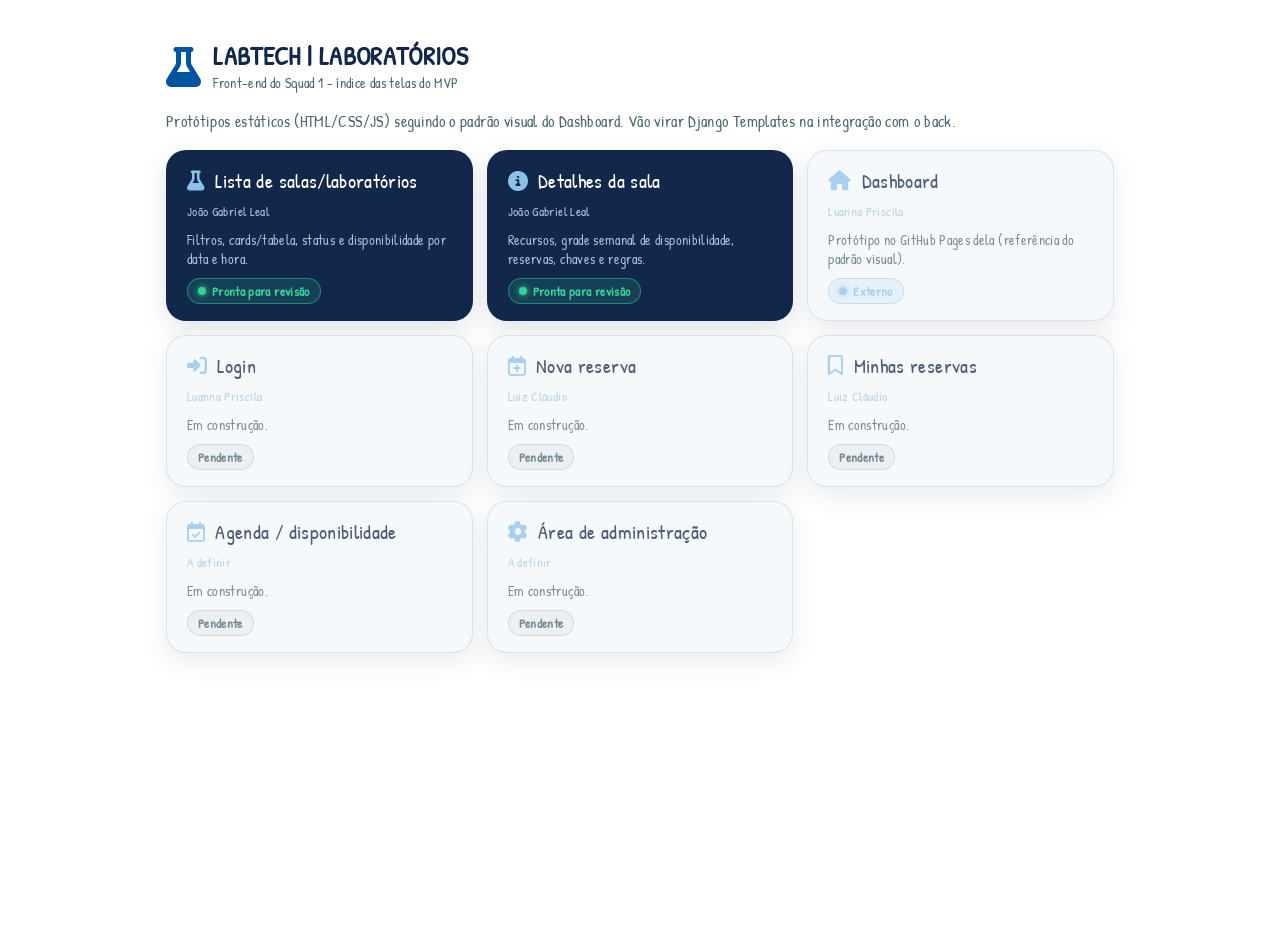
==== index.html @ cc25beb0 "Adiciona telas de lista de salas e detalhes da sala" ====
<!DOCTYPE html>
<html lang="pt-BR">
<head>
  <meta charset="UTF-8">
  <meta name="viewport" content="width=device-width, initial-scale=1.0">
  <title>LABTECH - Front-end Squad 1</title>
  <link rel="stylesheet" href="css/base.css">
  <link rel="stylesheet" href="https://cdnjs.cloudflare.com/ajax/libs/font-awesome/6.4.0/css/all.min.css">
  <link href="https://fonts.googleapis.com/css2?family=Patrick+Hand&family=Plus+Jakarta+Sans:wght@400;500;600;700&display=swap" rel="stylesheet">
  <style>
    .hub { max-width: 980px; margin: 40px auto; padding: 0 16px; }
    .hub-grid { display: grid; grid-template-columns: repeat(auto-fill, minmax(260px, 1fr)); gap: 14px; margin-top: 18px; }
    .hub .panel { display: flex; flex-direction: column; gap: 8px; text-decoration: none; }
    .hub .panel .who { font-size: 13px; color: var(--muted); }
    .hub .panel.light { opacity: .75; }
    .hub .panel .st { margin-top: auto; }
  </style>
</head>
<body>
  <div class="hub">
    <div class="brand">
      <div class="flask"><i class="fa-solid fa-flask"></i></div>
      <div><h1>LABTECH | LABORATÓRIOS</h1><p>Front-end do Squad 1 - índice das telas do MVP</p></div>
    </div>
    <p class="muted">Protótipos estáticos (HTML/CSS/JS) seguindo o padrão visual do Dashboard. Vão virar Django Templates na integração com o back.</p>
    <div class="hub-grid">
      <a class="panel" href="salas.html">
        <h3><span class="gold-icon"><i class="fa-solid fa-flask"></i></span> Lista de salas/laboratórios</h3>
        <span class="who">João Gabriel Leal</span>
        <p>Filtros, cards/tabela, status e disponibilidade por data e hora.</p>
        <span class="st"><span class="badge available">Pronta para revisão</span></span>
      </a>
      <a class="panel" href="sala-detalhes.html?id=1">
        <h3><span class="gold-icon"><i class="fa-solid fa-circle-info"></i></span> Detalhes da sala</h3>
        <span class="who">João Gabriel Leal</span>
        <p>Recursos, grade semanal de disponibilidade, reservas, chaves e regras.</p>
        <span class="st"><span class="badge available">Pronta para revisão</span></span>
      </a>
      <a class="panel light" href="https://luuapriiscila.github.io/labtech/" target="_blank" rel="noopener">
        <h3><span class="gold-icon"><i class="fa-solid fa-house"></i></span> Dashboard</h3>
        <span class="who">Luanna Priscila</span>
        <p>Protótipo no GitHub Pages dela (referência do padrão visual).</p>
        <span class="st"><span class="badge occupied">Externo</span></span>
      </a>
      <a class="panel light" href="#"><h3><span class="gold-icon"><i class="fa-solid fa-right-to-bracket"></i></span> Login</h3><span class="who">Luanna Priscila</span><p>Em construção.</p><span class="st"><span class="badge neutral">Pendente</span></span></a>
      <a class="panel light" href="#"><h3><span class="gold-icon"><i class="fa-regular fa-calendar-plus"></i></span> Nova reserva</h3><span class="who">Luiz Cláudio</span><p>Em construção.</p><span class="st"><span class="badge neutral">Pendente</span></span></a>
      <a class="panel light" href="#"><h3><span class="gold-icon"><i class="fa-regular fa-bookmark"></i></span> Minhas reservas</h3><span class="who">Luiz Cláudio</span><p>Em construção.</p><span class="st"><span class="badge neutral">Pendente</span></span></a>
      <a class="panel light" href="#"><h3><span class="gold-icon"><i class="fa-regular fa-calendar-check"></i></span> Agenda / disponibilidade</h3><span class="who">A definir</span><p>Em construção.</p><span class="st"><span class="badge neutral">Pendente</span></span></a>
      <a class="panel light" href="#"><h3><span class="gold-icon"><i class="fa-solid fa-gear"></i></span> Área de administração</h3><span class="who">A definir</span><p>Em construção.</p><span class="st"><span class="badge neutral">Pendente</span></span></a>
    </div>
  </div>
</body>
</html>
---- css/base.css ----
/* ============================================================
   LABTECH | LABORATÓRIOS - base compartilhada
   Tokens, shell (sidebar/topbar/footer) e componentes reutilizáveis.
   Extraído do padrão do Dashboard (Luanna) para manter todas as
   telas iguais. Específicos de cada página ficam em css/<pagina>.css
   ============================================================ */

:root {
  --primary-accent: #8cc1e9;   /* azul claro de destaque */
  --accent-light: #fff8e7;
  --cream: #ffffff;
  --line: rgba(140, 193, 233, 0.25);
  --panel-bg: #12284b;         /* azul-marinho dos cards */
  --panel-bg-deep: #0a172c;
  --muted: #a3c4dc;            /* texto secundário dentro dos cards */
  --ink: #12284b;              /* texto principal sobre fundo branco */
  --ink-soft: #4a6572;
  --udf-blue: #0055a0;
  --surface: #f4f8fb;
  --surface-2: #f0f5f9;
  --border: rgba(18, 40, 75, 0.15);

  --ok: #34d399;               /* livre */
  --busy: #8cc1e9;             /* ocupado */
  --warn: #f59e0b;             /* reservado / pendente */
  --danger: #ef4444;           /* manutenção */

  --radius-lg: 20px;
  --radius-md: 12px;
  --radius-sm: 8px;
  --shadow: 0 8px 24px rgba(18, 40, 75, 0.12);
  --font-hand: 'Patrick Hand', 'Plus Jakarta Sans', sans-serif;
  --font-sans: 'Plus Jakarta Sans', system-ui, sans-serif;
}

* { box-sizing: border-box; }

body {
  margin: 0;
  min-height: 100vh;
  color: var(--ink);
  background-color: #ffffff;
  font-family: var(--font-hand);
  letter-spacing: .35px;
  font-size: 16px;
  overflow-x: hidden;
}

button, input, select, textarea { font: inherit; letter-spacing: inherit; }
a { color: inherit; }
img { max-width: 100%; }

.app-shell { min-height: 100vh; display: flex; width: 100%; }

/* ---------- SIDEBAR ---------- */
.sidebar {
  width: 95px; flex: 0 0 95px; min-height: 100vh;
  padding: 18px 8px 22px;
  border-right: 1px solid rgba(18, 40, 75, 0.12);
  background: var(--surface);
  display: flex; align-items: center; flex-direction: column;
  position: sticky; top: 0; height: 100vh;
}
.brand-mark { color: var(--udf-blue); font-size: 30px; margin: 4px 0 20px; filter: drop-shadow(0 0 6px rgba(0, 85, 160, 0.3)); }
.sidebar nav { width: 100%; display: flex; flex-direction: column; gap: 14px; }
.nav-item { display: flex; flex-direction: column; align-items: center; gap: 3px; text-decoration: none; color: var(--ink); }
.nav-item span { font-size: 22px; color: var(--udf-blue); width: 52px; height: 44px; display: grid; place-items: center; transition: all .3s; border-radius: 16px; }
.nav-item:hover span { background: rgba(0, 85, 160, 0.08); }
.nav-item small { font-size: 13px; white-space: nowrap; text-align: center; line-height: 1.1; }
.nav-item.active span { background: rgba(0, 85, 160, 0.12); border: 1px solid rgba(0, 85, 160, 0.35); box-shadow: 0 0 10px rgba(0, 85, 160, 0.15); }
.sidebar-cat { width: 52px; height: 52px; object-fit: contain; margin-top: auto; }

/* ---------- MAIN / TOPBAR ---------- */
.main { min-width: 0; flex: 1; padding: 20px 24px 18px; width: 100%; }

.topbar { display: flex; align-items: center; justify-content: space-between; gap: 15px; margin-bottom: 20px; }
.brand { display: flex; align-items: center; gap: 12px; }
.flask { color: var(--udf-blue); font-size: 40px; }
.brand h1 { font-size: 26px; font-weight: 600; margin: 0; line-height: 1.1; color: var(--ink); }
.brand p { margin: 2px 0 0; font-size: 14px; color: var(--ink-soft); }
.welcome { border-left: 1px solid rgba(18, 40, 75, 0.2); padding-left: 18px; display: flex; flex-direction: column; }
.welcome strong { font-size: 18px; font-weight: 500; }
.welcome span { font-size: 14px; color: var(--ink-soft); }

.search { height: 42px; width: 220px; display: flex; align-items: center; gap: 10px; padding: 0 14px; border: 1px solid rgba(18, 40, 75, 0.18); border-radius: 25px; background: var(--surface-2); }
.search-icon { color: var(--udf-blue); font-size: 15px; }
.search input { width: 100%; color: var(--ink); background: transparent; border: 0; outline: 0; font-size: 15px; }
.search input::placeholder { color: #889ba7; }

.bell { border: 1px solid rgba(0, 85, 160, 0.3); border-radius: 50%; width: 42px; height: 42px; background: var(--surface-2); color: var(--udf-blue); font-size: 19px; position: relative; cursor: pointer; }
.bell-dot { position: absolute; top: 8px; right: 8px; width: 7px; height: 7px; background: var(--udf-blue); border-radius: 50%; }
.avatar { width: 44px; height: 44px; border: 1.5px solid var(--udf-blue); border-radius: 50%; overflow: hidden; background: var(--surface-2); flex-shrink: 0; }
.avatar img { width: 100%; height: 100%; object-fit: cover; }

/* ---------- CABEÇALHO DE PÁGINA ---------- */
.page-head { display: flex; align-items: flex-end; justify-content: space-between; gap: 16px; flex-wrap: wrap; margin-bottom: 16px; }
.page-head h2 { margin: 0; font-size: 28px; font-weight: 600; display: flex; align-items: center; gap: 10px; }
.page-head h2 i { color: var(--udf-blue); }
.page-head .subtitle { margin: 4px 0 0; color: var(--ink-soft); font-size: 15px; }
.page-actions { display: flex; gap: 10px; flex-wrap: wrap; }

.breadcrumb { display: flex; align-items: center; gap: 8px; font-size: 14px; color: var(--ink-soft); margin-bottom: 12px; flex-wrap: wrap; }
.breadcrumb a { color: var(--udf-blue); text-decoration: none; }
.breadcrumb a:hover { text-decoration: underline; }
.breadcrumb i { font-size: 11px; }

/* ---------- PANEL (card azul) ---------- */
.panel {
  position: relative; overflow: hidden;
  border: 1px solid var(--border); border-radius: var(--radius-lg);
  padding: 16px 20px; background: var(--panel-bg); color: #ffffff;
  box-shadow: var(--shadow);
}
.panel h2, .panel h3 { display: flex; align-items: center; gap: 10px; margin: 0; font-size: 20px; font-weight: 500; color: #fff; }
.panel p { font-size: 14px; margin: 2px 0; color: var(--muted); }
.gold-icon { color: var(--primary-accent); font-size: 20px; }
.chevron { margin-left: auto; font-size: 15px; color: var(--primary-accent); cursor: pointer; }
.panel-head { display: flex; align-items: center; justify-content: space-between; gap: 10px; border-bottom: 1px solid rgba(140, 193, 233, 0.2); padding-bottom: 8px; margin-bottom: 10px; flex-wrap: wrap; }

/* Card claro (sobre fundo branco) */
.panel.light { background: var(--surface); color: var(--ink); }
.panel.light h2, .panel.light h3 { color: var(--ink); }
.panel.light p { color: var(--ink-soft); }

/* ---------- BOTÕES ---------- */
.btn {
  display: inline-flex; align-items: center; justify-content: center; gap: 8px;
  padding: 9px 16px; border-radius: var(--radius-md); border: 1.5px solid transparent;
  font-size: 15px; font-weight: 600; cursor: pointer; text-decoration: none;
  transition: transform .15s, box-shadow .15s, background .2s; line-height: 1.2; white-space: nowrap;
}
.btn:hover { transform: translateY(-1px); }
.btn:active { transform: translateY(0); }
.btn:focus-visible { outline: 3px solid rgba(0, 85, 160, 0.35); outline-offset: 2px; }
.btn-primary { background: var(--udf-blue); color: #fff; box-shadow: 0 6px 16px rgba(0, 85, 160, 0.25); }
.btn-primary:hover { background: #00478a; }
.btn-outline { background: transparent; color: var(--udf-blue); border-color: rgba(0, 85, 160, 0.45); }
.btn-outline:hover { background: rgba(0, 85, 160, 0.08); }
.btn-ghost { background: transparent; color: var(--ink-soft); }
.btn-ghost:hover { background: rgba(18, 40, 75, 0.06); }
.btn-sm { padding: 6px 12px; font-size: 14px; border-radius: 10px; }
.btn-danger { background: rgba(239, 68, 68, 0.1); color: #b91c1c; border-color: rgba(239, 68, 68, 0.35); }
/* versões para uso dentro de .panel (fundo escuro) */
.panel .btn-primary { background: var(--primary-accent); color: var(--ink); box-shadow: none; }
.panel .btn-primary:hover { background: #a7d2f1; }
.panel .btn-outline { color: var(--primary-accent); border-color: rgba(140, 193, 233, 0.45); }
.panel .btn-outline:hover { background: rgba(140, 193, 233, 0.12); }
.btn[disabled], .btn.is-disabled { opacity: .5; pointer-events: none; }

.icon-btn { width: 38px; height: 38px; border-radius: 10px; border: 1px solid var(--border); background: var(--surface-2); color: var(--udf-blue); display: grid; place-items: center; cursor: pointer; }
.icon-btn.active { background: var(--udf-blue); color: #fff; border-color: var(--udf-blue); }

/* ---------- CAMPOS ---------- */
.field { display: flex; flex-direction: column; gap: 4px; min-width: 0; }
.field label { font-size: 13px; color: var(--ink-soft); }
.field .control { display: flex; align-items: center; gap: 8px; height: 40px; padding: 0 12px; border: 1px solid rgba(18, 40, 75, 0.18); border-radius: 12px; background: #fff; }
.field .control i { color: var(--udf-blue); font-size: 14px; }
.field input, .field select { border: 0; outline: 0; background: transparent; width: 100%; color: var(--ink); font-size: 15px; }
.field .control:focus-within { border-color: var(--udf-blue); box-shadow: 0 0 0 3px rgba(0, 85, 160, 0.12); }

/* ---------- BADGES DE STATUS ---------- */
.badge { display: inline-flex; align-items: center; gap: 6px; padding: 3px 10px; border-radius: 999px; font-size: 13px; font-weight: 600; border: 1px solid transparent; white-space: nowrap; }
.badge::before { content: ""; width: 8px; height: 8px; border-radius: 50%; background: currentColor; box-shadow: 0 0 6px currentColor; }
.badge.available   { color: #0f9d6e; background: rgba(52, 211, 153, 0.14); border-color: rgba(52, 211, 153, 0.5); }
.badge.occupied    { color: #1e6fb0; background: rgba(140, 193, 233, 0.2); border-color: rgba(140, 193, 233, 0.6); }
.badge.maintenance { color: #c62828; background: rgba(239, 68, 68, 0.12); border-color: rgba(239, 68, 68, 0.5); }
.badge.reserved    { color: #b45309; background: rgba(245, 158, 11, 0.14); border-color: rgba(245, 158, 11, 0.5); }
.badge.neutral     { color: var(--ink-soft); background: rgba(18, 40, 75, 0.06); border-color: var(--border); }
.badge.neutral::before { display: none; }
/* dentro de card escuro */
.panel .badge.available   { color: var(--ok); }
.panel .badge.occupied    { color: var(--primary-accent); }
.panel .badge.maintenance { color: #f87171; }
.panel .badge.reserved    { color: #fbbf24; }

/* legenda (igual à do dashboard) */
.legend { display: flex; gap: 14px; flex-wrap: wrap; align-items: center; font-size: 13px; color: var(--ink-soft); }
.panel .legend { color: var(--muted); }
.legend-item { display: flex; align-items: center; gap: 6px; }
.dot { display: inline-block; width: 9px; height: 9px; border-radius: 50%; }
.dot.available   { background: var(--ok);      box-shadow: 0 0 6px rgba(52, 211, 153, 0.6); }
.dot.occupied    { background: var(--busy);    box-shadow: 0 0 6px rgba(140, 193, 233, 0.6); }
.dot.maintenance { background: var(--danger);  box-shadow: 0 0 6px rgba(239, 68, 68, 0.6); }
.dot.reserved    { background: var(--warn);    box-shadow: 0 0 6px rgba(245, 158, 11, 0.6); }

/* chips de recursos */
.chips { display: flex; flex-wrap: wrap; gap: 6px; }
.chip { display: inline-flex; align-items: center; gap: 6px; padding: 3px 9px; border-radius: 8px; font-size: 13px; background: rgba(0, 85, 160, 0.08); color: var(--udf-blue); border: 1px solid rgba(0, 85, 160, 0.18); }
.panel .chip { background: rgba(140, 193, 233, 0.15); color: var(--primary-accent); border-color: rgba(140, 193, 233, 0.3); }

/* ---------- TABELA ---------- */
.table-wrap { overflow-x: auto; border: 1px solid var(--border); border-radius: var(--radius-md); background: #fff; }
table.table { width: 100%; border-collapse: collapse; font-size: 14.5px; }
.table th, .table td { padding: 10px 12px; text-align: left; border-bottom: 1px solid rgba(18, 40, 75, 0.08); vertical-align: middle; }
.table th { background: var(--surface); color: var(--ink-soft); font-weight: 600; font-size: 13px; text-transform: uppercase; letter-spacing: .5px; white-space: nowrap; }
.table tbody tr:hover { background: rgba(0, 85, 160, 0.04); }
.table tbody tr:last-child td { border-bottom: 0; }
.panel .table-wrap { border-color: rgba(255, 255, 255, 0.08); background: rgba(0, 0, 0, 0.2); }
.panel .table th { background: rgba(0, 0, 0, 0.25); color: var(--muted); }
.panel .table td { border-color: rgba(255, 255, 255, 0.06); color: #fff; }
.panel .table tbody tr:hover { background: rgba(140, 193, 233, 0.08); }

/* ---------- UTILITÁRIOS ---------- */
.muted { color: var(--ink-soft); }
.panel .muted { color: var(--muted); }
.row { display: flex; align-items: center; gap: 10px; flex-wrap: wrap; }
.spacer { flex: 1; }
.empty-state { text-align: center; padding: 40px 20px; color: var(--ink-soft); border: 1px dashed var(--border); border-radius: var(--radius-lg); background: var(--surface); }
.empty-state i { font-size: 36px; color: var(--udf-blue); margin-bottom: 10px; display: block; }
.empty-state img { height: 90px; object-fit: contain; display: block; margin: 0 auto 8px; }
.sr-only { position: absolute; width: 1px; height: 1px; overflow: hidden; clip: rect(0 0 0 0); white-space: nowrap; }

/* toast simples para feedback de ações ainda sem back-end */
.toast { position: fixed; left: 50%; bottom: 24px; transform: translateX(-50%) translateY(20px); background: var(--panel-bg); color: #fff; padding: 10px 16px; border-radius: 12px; box-shadow: var(--shadow); opacity: 0; pointer-events: none; transition: all .25s; z-index: 50; font-size: 15px; display: flex; align-items: center; gap: 8px; }
.toast.show { opacity: 1; transform: translateX(-50%) translateY(0); }
.toast i { color: var(--primary-accent); }

/* ---------- RODAPÉ ---------- */
footer { display: flex; align-items: center; justify-content: space-between; margin-top: 18px; font-size: 14px; color: var(--ink-soft); }

/* ---------- RESPONSIVO (mesmo breakpoint do dashboard) ---------- */
@media (max-width: 900px) {
  .app-shell { flex-direction: column; }
  .sidebar { width: 100%; flex: 0 0 auto; min-height: auto; height: 60px; flex-direction: row; justify-content: space-between; padding: 0 15px; border-right: none; border-bottom: 1px solid rgba(18, 40, 75, 0.12); position: sticky; top: 0; z-index: 20; }
  .brand-mark { margin: 0; }
  .sidebar nav { flex-direction: row; gap: 6px; width: auto; overflow-x: auto; }
  .nav-item small, .sidebar-cat { display: none; }
  .nav-item span { width: 38px; height: 38px; font-size: 18px; }
  .main { padding: 15px 12px; }
  .topbar { flex-wrap: wrap; gap: 10px; margin-bottom: 15px; }
  .brand { width: 100%; }
  .welcome { display: none; }
  .search { flex: 1; min-width: 160px; height: 40px; }
  .bell, .avatar { flex-shrink: 0; }
  .bell { width: 40px; height: 40px; font-size: 17px; }
  .avatar { width: 40px; height: 40px; }
  .page-head h2 { font-size: 24px; }
  footer { flex-direction: column; gap: 6px; text-align: center; }
}
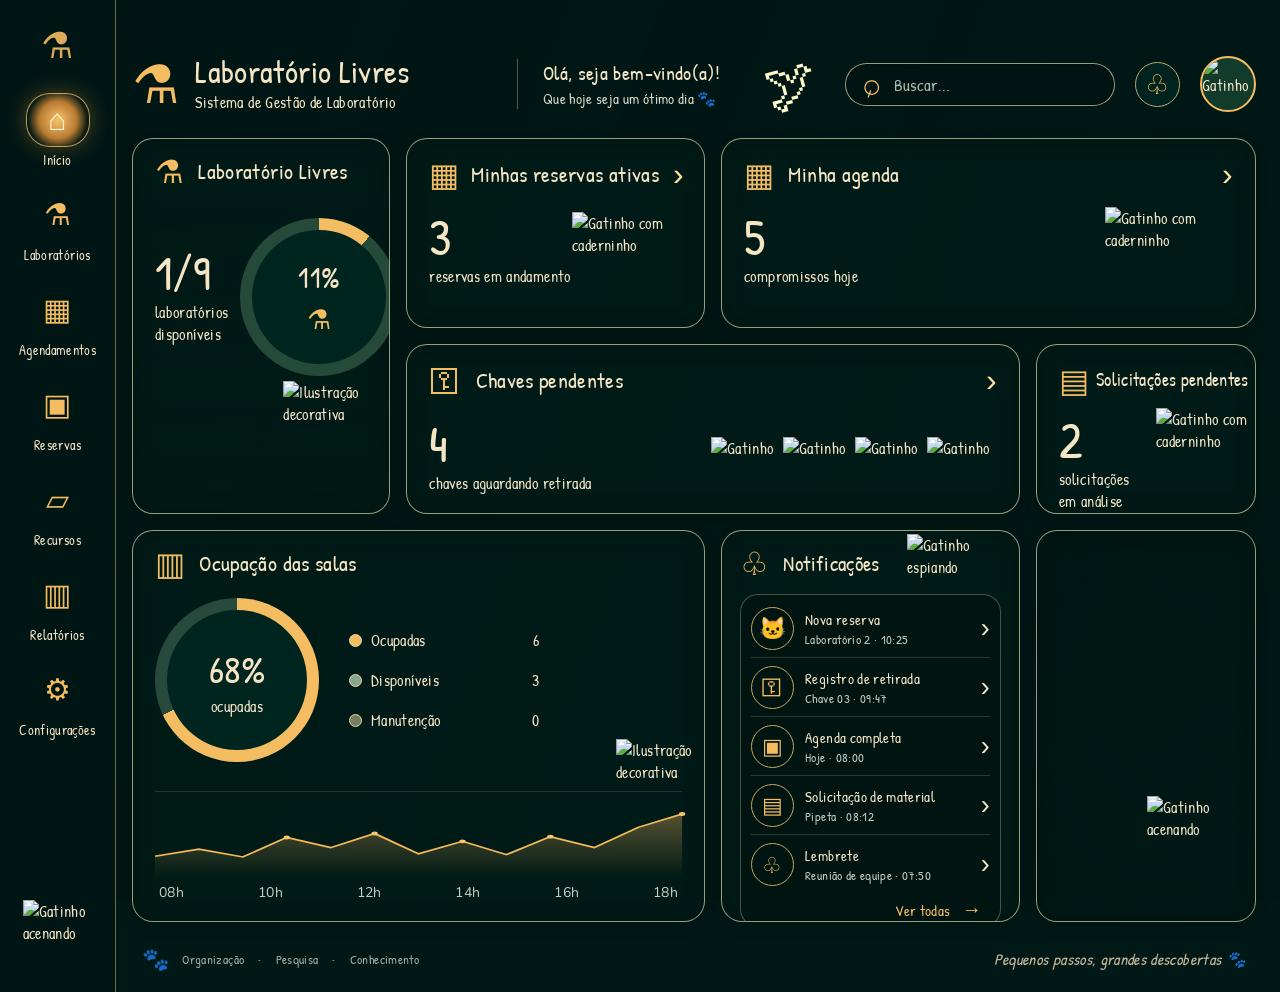
==== commit f66cdea5: "Add files via upload" ====
--- a/index.html
+++ b/index.html
@@ -3,51 +3,104 @@
 <head>
   <meta charset="UTF-8">
   <meta name="viewport" content="width=device-width, initial-scale=1.0">
-  <title>LABTECH - Front-end Squad 1</title>
-  <link rel="stylesheet" href="css/base.css">
-  <link rel="stylesheet" href="https://cdnjs.cloudflare.com/ajax/libs/font-awesome/6.4.0/css/all.min.css">
-  <link href="https://fonts.googleapis.com/css2?family=Patrick+Hand&family=Plus+Jakarta+Sans:wght@400;500;600;700&display=swap" rel="stylesheet">
-  <style>
-    .hub { max-width: 980px; margin: 40px auto; padding: 0 16px; }
-    .hub-grid { display: grid; grid-template-columns: repeat(auto-fill, minmax(260px, 1fr)); gap: 14px; margin-top: 18px; }
-    .hub .panel { display: flex; flex-direction: column; gap: 8px; text-decoration: none; }
-    .hub .panel .who { font-size: 13px; color: var(--muted); }
-    .hub .panel.light { opacity: .75; }
-    .hub .panel .st { margin-top: auto; }
-  </style>
+  <title>Laboratório Livres — Painel</title>
+  <link rel="stylesheet" href="style.css">
 </head>
 <body>
-  <div class="hub">
-    <div class="brand">
-      <div class="flask"><i class="fa-solid fa-flask"></i></div>
-      <div><h1>LABTECH | LABORATÓRIOS</h1><p>Front-end do Squad 1 - índice das telas do MVP</p></div>
-    </div>
-    <p class="muted">Protótipos estáticos (HTML/CSS/JS) seguindo o padrão visual do Dashboard. Vão virar Django Templates na integração com o back.</p>
-    <div class="hub-grid">
-      <a class="panel" href="salas.html">
-        <h3><span class="gold-icon"><i class="fa-solid fa-flask"></i></span> Lista de salas/laboratórios</h3>
-        <span class="who">João Gabriel Leal</span>
-        <p>Filtros, cards/tabela, status e disponibilidade por data e hora.</p>
-        <span class="st"><span class="badge available">Pronta para revisão</span></span>
-      </a>
-      <a class="panel" href="sala-detalhes.html?id=1">
-        <h3><span class="gold-icon"><i class="fa-solid fa-circle-info"></i></span> Detalhes da sala</h3>
-        <span class="who">João Gabriel Leal</span>
-        <p>Recursos, grade semanal de disponibilidade, reservas, chaves e regras.</p>
-        <span class="st"><span class="badge available">Pronta para revisão</span></span>
-      </a>
-      <a class="panel light" href="https://luuapriiscila.github.io/labtech/" target="_blank" rel="noopener">
-        <h3><span class="gold-icon"><i class="fa-solid fa-house"></i></span> Dashboard</h3>
-        <span class="who">Luanna Priscila</span>
-        <p>Protótipo no GitHub Pages dela (referência do padrão visual).</p>
-        <span class="st"><span class="badge occupied">Externo</span></span>
-      </a>
-      <a class="panel light" href="#"><h3><span class="gold-icon"><i class="fa-solid fa-right-to-bracket"></i></span> Login</h3><span class="who">Luanna Priscila</span><p>Em construção.</p><span class="st"><span class="badge neutral">Pendente</span></span></a>
-      <a class="panel light" href="#"><h3><span class="gold-icon"><i class="fa-regular fa-calendar-plus"></i></span> Nova reserva</h3><span class="who">Luiz Cláudio</span><p>Em construção.</p><span class="st"><span class="badge neutral">Pendente</span></span></a>
-      <a class="panel light" href="#"><h3><span class="gold-icon"><i class="fa-regular fa-bookmark"></i></span> Minhas reservas</h3><span class="who">Luiz Cláudio</span><p>Em construção.</p><span class="st"><span class="badge neutral">Pendente</span></span></a>
-      <a class="panel light" href="#"><h3><span class="gold-icon"><i class="fa-regular fa-calendar-check"></i></span> Agenda / disponibilidade</h3><span class="who">A definir</span><p>Em construção.</p><span class="st"><span class="badge neutral">Pendente</span></span></a>
-      <a class="panel light" href="#"><h3><span class="gold-icon"><i class="fa-solid fa-gear"></i></span> Área de administração</h3><span class="who">A definir</span><p>Em construção.</p><span class="st"><span class="badge neutral">Pendente</span></span></a>
-    </div>
+  <div class="app-shell">
+    <aside class="sidebar">
+      <div class="brand-mark">⚗</div>
+      <nav>
+        <a class="nav-item active" href="#"><span>⌂</span><small>Início</small></a>
+        <a class="nav-item" href="#"><span>⚗</span><small>Laboratórios</small></a>
+        <a class="nav-item" href="#"><span>▦</span><small>Agendamentos</small></a>
+        <a class="nav-item" href="#"><span>▣</span><small>Reservas</small></a>
+        <a class="nav-item" href="#"><span>▱</span><small>Recursos</small></a>
+        <a class="nav-item" href="#"><span>▥</span><small>Relatórios</small></a>
+        <a class="nav-item" href="#"><span>⚙</span><small>Configurações</small></a>
+      </nav>
+      <img class="sidebar-cat" src="gato2.png" alt="Gatinho acenando">
+    </aside>
+
+    <main class="main">
+      <header class="topbar">
+        <div class="brand">
+          <div class="flask">⚗</div>
+          <div><h1>Laboratório Livres</h1><p>Sistema de Gestão de Laboratório</p></div>
+        </div>
+        <div class="welcome"><strong>Olá, seja bem-vindo(a)!</strong><span>Que hoje seja um ótimo dia 🐾</span></div>
+        <div class="bird" aria-hidden="true">🕊</div>
+        <label class="search"><span>⌕</span><input placeholder="Buscar..."></label>
+        <button class="bell" aria-label="Notificações">♧</button>
+        <div class="avatar"><img src="gato3.png" alt="Gatinho"></div>
+      </header>
+
+      <section class="dashboard">
+        <article class="panel lab-panel">
+          <h2><span class="gold-icon">⚗</span> Laboratório Livres</h2>
+          <div class="lab-stats"><div><strong>1/9</strong><span>laboratórios<br>disponíveis</span></div>
+            <div class="ring small-ring"><b>11%</b><span>⚗</span></div></div>
+          <img class="heron" src="gato4.png" alt="Ilustração decorativa">
+        </article>
+
+        <article class="panel reservation-panel">
+          <h2><span class="gold-icon">▦</span> Minhas reservas ativas <span class="chevron">›</span></h2>
+          <strong class="metric">3</strong><p>reservas em andamento</p>
+          <img class="cat-reserve" src="gato1.png" alt="Gatinho com caderninho">
+        </article>
+
+        <article class="panel agenda-panel">
+          <h2><span class="gold-icon">▦</span> Minha agenda <span class="chevron">›</span></h2>
+          <strong class="metric">5</strong><p>compromissos hoje</p>
+          <img class="cat-agenda" src="gato1.png" alt="Gatinho com caderninho">
+        </article>
+
+        <article class="panel keys-panel">
+          <h2><span class="gold-icon">⚿</span> Chaves pendentes <span class="chevron">›</span></h2>
+          <strong class="metric">4</strong><p>chaves aguardando retirada</p>
+          <div class="cat-row">
+            <img src="gato3.png" alt="Gatinho"><img src="gato3.png" alt="Gatinho">
+            <img src="gato3.png" alt="Gatinho"><img src="gato3.png" alt="Gatinho">
+          </div>
+        </article>
+
+        <article class="panel requests-panel">
+          <h2><span class="gold-icon">▤</span> Solicitações pendentes <span class="chevron">›</span></h2>
+          <strong class="metric">2</strong><p>solicitações<br>em análise</p>
+          <img src="gato1.png" alt="Gatinho com caderninho">
+        </article>
+
+        <article class="panel occupancy-panel">
+          <h2><span class="gold-icon">▥</span> Ocupação das salas</h2>
+          <div class="occupancy-content">
+            <div class="ring occupancy-ring"><b>68%</b><span>ocupadas</span></div>
+            <div class="legend"><p><i class="dot occupied"></i>Ocupadas <b>6</b></p><p><i class="dot available"></i>Disponíveis <b>3</b></p><p><i class="dot maintenance"></i>Manutenção <b>0</b></p></div>
+          </div>
+          <div class="chart"><svg viewBox="0 0 420 100" preserveAspectRatio="none" aria-label="Gráfico de ocupação"><defs><linearGradient id="area" x1="0" y1="0" x2="0" y2="1"><stop offset="0" stop-color="#f5b95c" stop-opacity=".35"/><stop offset="1" stop-color="#f5b95c" stop-opacity="0"/></linearGradient></defs><path d="M0 72 L35 63 L70 73 L105 48 L140 61 L175 43 L210 69 L245 53 L280 70 L315 47 L350 61 L385 35 L420 18 L420 100 L0 100 Z" fill="url(#area)"/><polyline points="0,72 35,63 70,73 105,48 140,61 175,43 210,69 245,53 280,70 315,47 350,61 385,35 420,18" fill="none" stroke="#f4b958" stroke-width="2"/><g fill="#f8c66f"><circle cx="105" cy="48" r="2.5"/><circle cx="175" cy="43" r="2.5"/><circle cx="245" cy="53" r="2.5"/><circle cx="315" cy="47" r="2.5"/><circle cx="420" cy="18" r="2.5"/></g></svg><div class="hours"><span>08h</span><span>10h</span><span>12h</span><span>14h</span><span>16h</span><span>18h</span></div></div>
+          <img class="occupancy-cat" src="gato4.png" alt="Ilustração decorativa">
+        </article>
+
+        <article class="panel notifications-panel">
+          <h2><span class="gold-icon">♧</span> Notificações</h2>
+          <img class="peek-cat" src="gato3.png" alt="Gatinho espiando">
+          <div class="notice-list">
+            <div class="notice"><span class="notice-icon">🐱</span><div><b>Nova reserva</b><small>Laboratório 2 · 10:25</small></div><span class="arrow">›</span></div>
+            <div class="notice"><span class="notice-icon">⚿</span><div><b>Registro de retirada</b><small>Chave 03 · 09:47</small></div><span class="arrow">›</span></div>
+            <div class="notice"><span class="notice-icon">▣</span><div><b>Agenda completa</b><small>Hoje · 08:00</small></div><span class="arrow">›</span></div>
+            <div class="notice"><span class="notice-icon">▤</span><div><b>Solicitação de material</b><small>Pipeta · 08:12</small></div><span class="arrow">›</span></div>
+            <div class="notice"><span class="notice-icon">♧</span><div><b>Lembrete</b><small>Reunião de equipe · 07:50</small></div><span class="arrow">›</span></div>
+            <a class="see-all" href="#">Ver todas <span>→</span></a>
+          </div>
+        </article>
+
+        <article class="panel forest-panel" aria-label="Ilustração da floresta">
+          <div class="forest-glow"></div>
+          <img src="gato2.png" alt="Gatinho acenando">
+        </article>
+      </section>
+
+      <footer><span>🐾</span> Organização <i>•</i> Pesquisa <i>•</i> Conhecimento <em>Pequenos passos, grandes descobertas 🐾</em></footer>
+    </main>
   </div>
 </body>
 </html>
--- a/style.css
+++ b/style.css
@@ -0,0 +1,169 @@
+@import url('https://fonts.googleapis.com/css2?family=Patrick+Hand&family=Nunito:wght@400;500;600;700;800&display=swap');
+
+:root {
+  --gold: #f5bd62;
+  --gold-light: #ffe0a0;
+  --cream: #f4e5c5;
+  --line: rgba(207, 213, 171, .72);
+  --panel: rgba(0, 28, 25, .83);
+  --muted: #c9d1c4;
+}
+* { box-sizing: border-box; }
+body {
+  margin: 0; min-height: 100vh; color: var(--cream);
+  background: #001b18 url("Moldura Encantada da Floresta Esmeralda.png") center center / cover fixed no-repeat;
+  font-family: 'Patrick Hand', 'Nunito', sans-serif;
+  letter-spacing: .35px;
+}
+body::before {
+  content: ""; position: fixed; inset: 0; z-index: -1;
+  background: linear-gradient(110deg, rgba(0,17,15,.28), rgba(0,25,22,.50));
+}
+button, input { font: inherit; }
+.app-shell { min-height: 100vh; display: flex; background: rgba(0, 20, 18, .22); }
+.sidebar {
+  width: 116px; flex: 0 0 116px; min-height: 100vh; padding: 18px 10px 22px;
+  border-right: 1px solid rgba(219, 196, 121, .5); background: rgba(0, 23, 21, .82);
+  display: flex; align-items: center; flex-direction: column; position: relative;
+}
+.brand-mark { color: var(--gold); font-size: 36px; margin: 2px 0 24px; opacity: .9; }
+.sidebar nav { width: 100%; display: flex; flex-direction: column; gap: 19px; }
+.nav-item { display:flex; flex-direction:column; align-items:center; gap:3px; text-decoration:none; color:var(--cream); min-height:68px; }
+.nav-item span { font-family: sans-serif; font-size:30px; line-height:1; color:var(--gold); width:64px;height:54px;display:grid;place-items:center; }
+.nav-item small { font-size:14px; white-space:nowrap; }
+.nav-item.active span { background: radial-gradient(circle, #f8c36b 0%, #b77b32 46%, rgba(194,126,40,.05) 73%); color:#fff2d1; border:1px solid rgba(255,204,112,.7); border-radius:24px; box-shadow:0 0 20px #e99b3a55; }
+.sidebar-cat { width:70px; height:70px; object-fit:contain; margin-top:auto; }
+.main { min-width:0; flex:1; padding:30px 24px 18px 16px; }
+.topbar { height:108px; display:flex; align-items:center; gap:20px; position:relative; }
+.brand { display:flex; align-items:center; gap:15px; min-width:365px; }
+.flask { color:var(--gold); font-size:53px; line-height:1; }
+.brand h1 { font-size:32px; font-weight:500; margin:0; line-height:1.05; }
+.brand p { margin:3px 0 0; font-size:16px; }
+.welcome { border-left:1px solid #d7c18a66; padding-left:25px; display:flex; flex-direction:column; gap:2px; min-width:220px; }
+.welcome strong { font-size:20px; font-weight:500; }
+.welcome span { font-size:15px; color:#d8d8c6; }
+.bird { font-size:52px; margin:0 auto; filter:sepia(.5); transform:rotate(-15deg); }
+.search { height:43px; width: min(270px, 22vw); display:flex; align-items:center; gap:12px; padding:0 15px; border:1px solid var(--line); border-radius:30px; background:rgba(0,22,20,.8); box-shadow:inset 0 0 0 1px #0008; }
+.search span { font:32px sans-serif; color:var(--gold); transform:rotate(-25deg); }
+.search input { width:100%; min-width:0; color:var(--cream); background:transparent; border:0; outline:0; font-size:17px; }
+.search input::placeholder { color:#aebbb0; }
+.bell { border:1px solid #bca76d; border-radius:50%; width:45px;height:45px;background:#00231f;color:var(--gold);font-size:27px; }
+.avatar { width:56px;height:56px;border:2px solid var(--gold);border-radius:50%;overflow:hidden;background:#123b2c;display:grid;place-items:center; }
+.avatar img { width:100%;height:100%;object-fit:contain; }
+.dashboard { display:grid; grid-template-columns: 1.08fr 1.25fr 1.25fr .92fr; grid-template-rows: 190px 170px 392px; gap:16px; }
+.panel { min-width:0; position:relative; overflow:hidden; border:1px solid var(--line); border-radius:21px; padding:17px 22px; background:var(--panel); box-shadow:inset 0 0 20px rgba(0,0,0,.22), 0 5px 14px #0002; }
+.panel h2 { display:flex; align-items:center; gap:14px; margin:0; font-size:22px; line-height:1.15; font-weight:500; white-space:nowrap; position:relative; z-index:2; }
+.gold-icon { color:var(--gold); font-family:sans-serif; font-size:32px; line-height:1; min-width:28px; text-align:center; }
+.chevron { margin-left:auto; font:32px sans-serif; color:var(--gold-light); }
+.lab-panel { grid-column:1; grid-row:1 / span 2; background:linear-gradient(180deg,rgba(0,27,24,.92),rgba(0,28,23,.62)),url("Moldura Encantada da Floresta Esmeralda.png") center/cover; }
+.lab-stats { display:flex; align-items:center; justify-content:space-between; gap:12px; margin-top:30px; position:relative; z-index:1; }
+.lab-stats strong { display:block; font:48px 'Patrick Hand',cursive; line-height:1; }
+.lab-stats span { display:block; font-size:16px; margin-top:4px; }
+.ring { border-radius:50%; display:flex; flex-direction:column; align-items:center; justify-content:center; position:relative; flex-shrink:0; }
+.ring::before { content:"";position:absolute;inset:0;border-radius:50%;border:12px solid rgba(130,157,119,.45); }
+.small-ring { width:158px;height:158px; margin-right:25px; background:conic-gradient(var(--gold) 0 11%, #254a3a 11% 100%); }
+.small-ring::before { inset:12px; background:#00251f; border:0; }
+.ring b,.ring span { position:relative; z-index:1; }
+.small-ring b { font:29px 'Patrick Hand'; }
+.small-ring span { color:var(--gold); font-size:27px; }
+.heron { position:absolute; width:102px; height:122px; object-fit:contain; right:4px; bottom:10px; }
+.reservation-panel { grid-column:2 / span 1; grid-row:1; }
+.agenda-panel { grid-column:3 / span 2; grid-row:1; }
+.metric { display:block; font:50px 'Patrick Hand',cursive; line-height:1; margin-top:19px; position:relative; z-index:1; }
+.panel p { font-size:16px; margin:3px 0; position:relative; z-index:1; }
+.cat-reserve,.cat-agenda { position:absolute; width:122px;height:115px;object-fit:contain;right:10px;bottom:0; }
+.cat-agenda { width:140px;height:120px; }
+.keys-panel { grid-column:2 / span 2; grid-row:2; }
+.keys-panel .metric { margin-top:20px; }
+.cat-row { position:absolute; right:24px; bottom:9px; display:flex; gap:4px; align-items:end; }
+.cat-row img { width:68px;height:67px;object-fit:contain; }
+.requests-panel { grid-column:4; grid-row:2; }
+.requests-panel h2 { font-size:18px; gap:9px; }
+.requests-panel .metric { margin-top:16px; }
+.requests-panel img { position:absolute; width:95px;height:105px;object-fit:contain;right:4px;bottom:0; }
+.occupancy-panel { grid-column:1 / span 2; grid-row:3; }
+.occupancy-content { display:flex; align-items:center; gap:30px; margin-top:18px; position:relative; z-index:1; }
+.occupancy-ring { width:164px;height:164px;background:conic-gradient(var(--gold) 0 68%, #284a3d 68% 100%); }
+.occupancy-ring::before { inset:12px; background:#00251f; border:0; }
+.occupancy-ring b { font:38px 'Patrick Hand'; }
+.occupancy-ring span { font-size:16px; margin-top:0; }
+.legend { display:flex;flex-direction:column;gap:12px; }
+.legend p { display:flex;align-items:center;gap:9px;min-width:190px; }
+.legend b { margin-left:auto; font-weight:400; }
+.dot { display:inline-block;width:13px;height:13px;border-radius:50%;border:1px solid #e4d8a0; }
+.occupied { background:var(--gold); }.available { background:#8ba78b; }.maintenance { background:#747d61; }
+.chart { position:absolute; left:22px;right:22px;bottom:22px;height:108px;border-top:1px solid #d1d7b32b;padding-top:8px; }
+.chart svg { width:100%;height:78px;overflow:visible; }
+.hours { display:flex;justify-content:space-between;font:14px 'Nunito',sans-serif;color:#cbd2c5;padding:0 4px; }
+.occupancy-cat { position:absolute; right:0; bottom:90px; width:88px;height:92px;object-fit:contain; }
+.notifications-panel { grid-column:3 / span 1; grid-row:3; padding:17px 18px; }
+.notifications-panel h2 { font-size:21px; }
+.peek-cat { position:absolute; width:90px;height:74px;object-fit:contain;right:22px;top:3px; }
+.notice-list { margin-top:14px; border:1px solid #a9b59a66; border-radius:18px; padding:4px 10px; background:rgba(0,21,19,.76); position:relative; z-index:1; }
+.notice { min-height:59px; display:flex;align-items:center;gap:11px;border-bottom:1px solid #d2d6ba30; }
+.notice:last-of-type { border-bottom:0; }
+.notice-icon { display:grid;place-items:center;flex:0 0 43px;height:43px;border:1px solid #c5a65d;border-radius:50%;color:var(--gold);font-size:22px; }
+.notice div { display:flex;flex-direction:column;min-width:0; }
+.notice b { font-size:15px;font-weight:500;white-space:nowrap; }
+.notice small { font-size:13px;color:#bfc9bd;white-space:nowrap; }
+.arrow { margin-left:auto;font:27px sans-serif;color:var(--cream); }
+.see-all { display:block;text-align:right;color:var(--gold);font-size:15px;text-decoration:none;padding:4px 8px 1px; }
+.see-all span { font:20px sans-serif;margin-left:8px; }
+.forest-panel { grid-column:4;grid-row:3;background:linear-gradient(180deg,rgba(0,30,25,.1),rgba(0,30,25,.2)),url("Moldura Encantada da Floresta Esmeralda.png") 72% center/cover; }
+.forest-panel img { position:absolute;right:18px;bottom:25px;width:90px;height:100px;object-fit:contain; }
+.forest-glow { position:absolute;inset:0;background:radial-gradient(ellipse at center,transparent 20%,rgba(0,20,17,.15) 100%); }
+footer { display:flex;align-items:center;gap:13px;padding:22px 10px 0;font-size:13px;color:#9eac9d; }
+footer span { color:var(--gold);font-size:22px; }
+footer i { font-style:normal;color:#8c9b89; }
+footer em { margin-left:auto;font-size:16px;color:#c7b99c; }
+
+@media (max-width: 1200px) {
+  .main { padding:20px 16px; }
+  .topbar { gap:12px; }
+  .brand { min-width:280px; }
+  .brand h1 { font-size:27px; }
+  .welcome { min-width:180px;padding-left:15px; }
+  .bird { display:none; }
+  .dashboard { grid-template-columns:1fr 1fr 1fr; grid-template-rows:190px 170px 340px 360px; }
+  .lab-panel { grid-column:1;grid-row:1 / span 2; }
+  .reservation-panel { grid-column:2;grid-row:1; }
+  .agenda-panel { grid-column:3;grid-row:1; }
+  .keys-panel { grid-column:2 / span 2;grid-row:2; }
+  .requests-panel { grid-column:3;grid-row:3; }
+  .occupancy-panel { grid-column:1 / span 2;grid-row:3; }
+  .notifications-panel { grid-column:1 / span 2;grid-row:4; }
+  .forest-panel { grid-column:3;grid-row:4; }
+}
+@media (max-width: 760px) {
+  .app-shell { display:block; }
+  .sidebar { width:100%;min-height:auto;height:auto;flex-direction:row;padding:8px 12px;border-right:0;border-bottom:1px solid var(--line);overflow-x:auto; }
+  .brand-mark,.sidebar-cat { display:none; }
+  .sidebar nav { flex-direction:row;gap:12px;justify-content:space-between; }
+  .nav-item { min-width:64px;min-height:56px; }
+  .nav-item span { width:40px;height:35px;font-size:24px; }
+  .nav-item small { font-size:11px; }
+  .main { padding:14px 12px; }
+  .topbar { height:auto;min-height:100px;flex-wrap:wrap;padding-bottom:16px; }
+  .brand { min-width:0;flex:1 1 100%; }
+  .flask { font-size:42px; }
+  .brand h1 { font-size:26px; }
+  .brand p { font-size:13px; }
+  .welcome { display:none; }
+  .search { width:auto;flex:1; }
+  .dashboard { display:flex;flex-direction:column; }
+  .panel { min-height:175px; }
+  .lab-panel { min-height:350px; }
+  .keys-panel { min-height:175px; }
+  .occupancy-panel { min-height:365px; }
+  .notifications-panel { min-height:380px; }
+  .forest-panel { min-height:220px; }
+  .small-ring { width:130px;height:130px;margin-right:4px; }
+  .occupancy-content { gap:18px; }
+  .occupancy-ring { width:140px;height:140px; }
+  .legend p { min-width:0;gap:6px;font-size:14px; }
+  .cat-row { right:8px;gap:0; }
+  .cat-row img { width:55px;height:60px; }
+  .agenda-panel h2,.reservation-panel h2 { font-size:19px; }
+  footer { flex-wrap:wrap; }
+  footer em { flex-basis:100%;margin:8px 0 0; }
+}
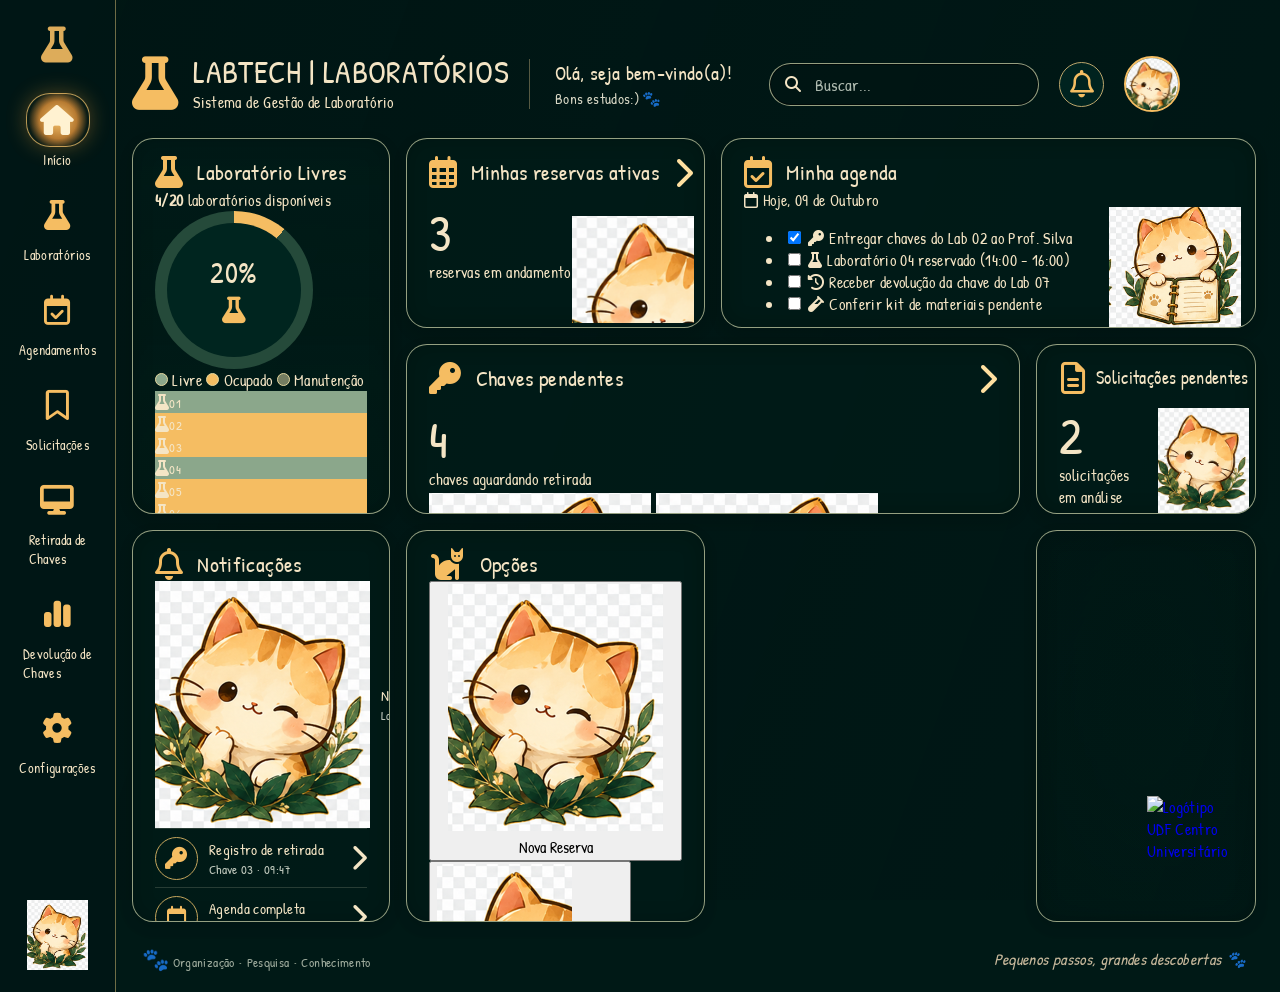
==== commit f55de63c: "Update index.html" ====
--- a/index.html
+++ b/index.html
@@ -5,101 +5,268 @@
   <meta name="viewport" content="width=device-width, initial-scale=1.0">
   <title>Laboratório Livres — Painel</title>
   <link rel="stylesheet" href="style.css">
+  <!-- Ícones Font Awesome -->
+  <link rel="stylesheet" href="https://cdnjs.cloudflare.com/ajax/libs/font-awesome/6.4.0/css/all.min.css">
+  <!-- Fontes do Google -->
+  <link rel="preconnect" href="https://fonts.googleapis.com">
+  <link rel="preconnect" href="https://fonts.gstatic.com" crossorigin>
+  <link href="https://fonts.googleapis.com/css2?family=Patrick+Hand&family=Plus+Jakarta+Sans:wght@400;500;600;700&display=swap" rel="stylesheet">
 </head>
 <body>
   <div class="app-shell">
+    
+    <!-- SIDEBAR -->
     <aside class="sidebar">
-      <div class="brand-mark">⚗</div>
+      <div class="brand-mark"><i class="fa-solid fa-flask"></i></div>
       <nav>
-        <a class="nav-item active" href="#"><span>⌂</span><small>Início</small></a>
-        <a class="nav-item" href="#"><span>⚗</span><small>Laboratórios</small></a>
-        <a class="nav-item" href="#"><span>▦</span><small>Agendamentos</small></a>
-        <a class="nav-item" href="#"><span>▣</span><small>Reservas</small></a>
-        <a class="nav-item" href="#"><span>▱</span><small>Recursos</small></a>
-        <a class="nav-item" href="#"><span>▥</span><small>Relatórios</small></a>
-        <a class="nav-item" href="#"><span>⚙</span><small>Configurações</small></a>
+        <a class="nav-item active" href="#"><span><i class="fa-solid fa-house"></i></span><small>Início</small></a>
+        <a class="nav-item" href="#"><span><i class="fa-solid fa-flask"></i></span><small>Laboratórios</small></a>
+        <a class="nav-item" href="#"><span><i class="fa-regular fa-calendar-check"></i></span><small>Agendamentos</small></a>
+        <a class="nav-item" href="#"><span><i class="fa-regular fa-bookmark"></i></span><small>Solicitações</small></a>
+        <a class="nav-item" href="#"><span><i class="fa-solid fa-desktop"></i></span><small>Retirada de<br> Chaves</small></a>
+        <a class="nav-item" href="#"><span><i class="fa-solid fa-chart-simple"></i></span><small>Devolução de<br> Chaves</small></a>
+        <a class="nav-item" href="#"><span><i class="fa-solid fa-gear"></i></span><small>Configurações</small></a>
       </nav>
-      <img class="sidebar-cat" src="gato2.png" alt="Gatinho acenando">
+      <img class="sidebar-cat" src="assets/gato2.png" alt="Gatinho na sidebar">
     </aside>
 
+    <!-- ÁREA PRINCIPAL -->
     <main class="main">
+      
+      <!-- TOPBAR -->
       <header class="topbar">
         <div class="brand">
-          <div class="flask">⚗</div>
-          <div><h1>Laboratório Livres</h1><p>Sistema de Gestão de Laboratório</p></div>
-        </div>
-        <div class="welcome"><strong>Olá, seja bem-vindo(a)!</strong><span>Que hoje seja um ótimo dia 🐾</span></div>
-        <div class="bird" aria-hidden="true">🕊</div>
-        <label class="search"><span>⌕</span><input placeholder="Buscar..."></label>
-        <button class="bell" aria-label="Notificações">♧</button>
-        <div class="avatar"><img src="gato3.png" alt="Gatinho"></div>
+          <div class="flask"><i class="fa-solid fa-flask"></i></div>
+          <div>
+            <h1>LABTECH | LABORATÓRIOS</h1>
+            <p>Sistema de Gestão de Laboratório</p>
+          </div>
+        </div>
+
+        <div class="welcome">
+          <strong>Olá, seja bem-vindo(a)!</strong>
+          <span>Bons estudos:) 🐾</span>
+        </div>
+
+        <label class="search">
+          <i class="fa-solid fa-magnifying-glass search-icon"></i>
+          <input placeholder="Buscar...">
+        </label>
+
+        <button class="bell" aria-label="Notificações">
+          <i class="fa-regular fa-bell"></i>
+          <span class="bell-dot"></span>
+        </button>
+
+        <div class="avatar">
+          <img src="assets/gato2.png" alt="Gatinho Usuário">
+        </div>
       </header>
 
+      <!-- DASHBOARD GRID -->
       <section class="dashboard">
+
+        <!-- CARD 1: LAB LIVRES (MAPA COM ROLAGEM DE 20 LABORATORIOS) -->
         <article class="panel lab-panel">
-          <h2><span class="gold-icon">⚗</span> Laboratório Livres</h2>
-          <div class="lab-stats"><div><strong>1/9</strong><span>laboratórios<br>disponíveis</span></div>
-            <div class="ring small-ring"><b>11%</b><span>⚗</span></div></div>
-          <img class="heron" src="gato4.png" alt="Ilustração decorativa">
-        </article>
-
+          <h2><span class="gold-icon"><i class="fa-solid fa-flask"></i></span> Laboratório Livres</h2>
+          
+          <div class="lab-stats-top">
+            <div class="lab-count-info">
+              <strong>4/20</strong>
+              <span>laboratórios disponíveis</span>
+            </div>
+            <div class="ring small-ring">
+              <b>20%</b>
+              <span><i class="fa-solid fa-flask"></i></span>
+            </div>
+          </div>
+
+          <!-- LEGENDA DE ESTADOS -->
+          <div class="lab-map-legend">
+            <span class="legend-item"><i class="dot available"></i> Livre</span>
+            <span class="legend-item"><i class="dot occupied"></i> Ocupado</span>
+            <span class="legend-item"><i class="dot maintenance"></i> Manutenção</span>
+          </div>
+
+          <!-- GRELHA DOS 20 LABORATÓRIOS (COM ROLAGEM) -->
+          <div class="labs-map-grid">
+            <div class="lab-seat available" title="Lab 01 — Livre"><i class="fa-solid fa-flask"></i><small>01</small></div>
+            <div class="lab-seat occupied" title="Lab 02 — Ocupado"><i class="fa-solid fa-flask"></i><small>02</small></div>
+            <div class="lab-seat occupied" title="Lab 03 — Ocupado"><i class="fa-solid fa-flask"></i><small>03</small></div>
+            <div class="lab-seat available" title="Lab 04 — Livre"><i class="fa-solid fa-flask"></i><small>04</small></div>
+            <div class="lab-seat occupied" title="Lab 05 — Ocupado"><i class="fa-solid fa-flask"></i><small>05</small></div>
+
+            <div class="lab-seat occupied" title="Lab 06 — Ocupado"><i class="fa-solid fa-flask"></i><small>06</small></div>
+            <div class="lab-seat maintenance" title="Lab 07 — Manutenção"><i class="fa-solid fa-flask"></i><small>07</small></div>
+            <div class="lab-seat occupied" title="Lab 08 — Ocupado"><i class="fa-solid fa-flask"></i><small>08</small></div>
+            <div class="lab-seat occupied" title="Lab 09 — Ocupado"><i class="fa-solid fa-flask"></i><small>09</small></div>
+            <div class="lab-seat occupied" title="Lab 10 — Ocupado"><i class="fa-solid fa-flask"></i><small>10</small></div>
+
+            <div class="lab-seat occupied" title="Lab 11 — Ocupado"><i class="fa-solid fa-flask"></i><small>11</small></div>
+            <div class="lab-seat available" title="Lab 12 — Livre"><i class="fa-solid fa-flask"></i><small>12</small></div>
+            <div class="lab-seat occupied" title="Lab 13 — Ocupado"><i class="fa-solid fa-flask"></i><small>13</small></div>
+            <div class="lab-seat occupied" title="Lab 14 — Ocupado"><i class="fa-solid fa-flask"></i><small>14</small></div>
+            <div class="lab-seat maintenance" title="Lab 15 — Manutenção"><i class="fa-solid fa-flask"></i><small>15</small></div>
+
+            <div class="lab-seat occupied" title="Lab 16 — Ocupado"><i class="fa-solid fa-flask"></i><small>16</small></div>
+            <div class="lab-seat occupied" title="Lab 17 — Ocupado"><i class="fa-solid fa-flask"></i><small>17</small></div>
+            <div class="lab-seat occupied" title="Lab 18 — Ocupado"><i class="fa-solid fa-flask"></i><small>18</small></div>
+            <div class="lab-seat available" title="Lab 19 — Livre"><i class="fa-solid fa-flask"></i><small>19</small></div>
+            <div class="lab-seat occupied" title="Lab 20 — Ocupado"><i class="fa-solid fa-flask"></i><small>20</small></div>
+          </div>
+        </article>
+
+        <!-- CARD 2: RESERVAS ATIVAS -->
         <article class="panel reservation-panel">
-          <h2><span class="gold-icon">▦</span> Minhas reservas ativas <span class="chevron">›</span></h2>
-          <strong class="metric">3</strong><p>reservas em andamento</p>
-          <img class="cat-reserve" src="gato1.png" alt="Gatinho com caderninho">
-        </article>
-
+          <h2>
+            <span class="gold-icon"><i class="fa-regular fa-calendar-days"></i></span> 
+            Minhas reservas ativas 
+            <i class="fa-solid fa-chevron-right chevron"></i>
+          </h2>
+          <strong class="metric">3</strong>
+          <p>reservas em andamento</p>
+          <img class="cat-reserve" src="assets/gato3.png" alt="Gatinho">
+        </article>
+
+        <!-- CARD 3: MINHA AGENDA (COM DATA E TO-DO LIST) -->
         <article class="panel agenda-panel">
-          <h2><span class="gold-icon">▦</span> Minha agenda <span class="chevron">›</span></h2>
-          <strong class="metric">5</strong><p>compromissos hoje</p>
-          <img class="cat-agenda" src="gato1.png" alt="Gatinho com caderninho">
-        </article>
-
+          <div class="agenda-header">
+            <h2>
+              <span class="gold-icon"><i class="fa-regular fa-calendar-check"></i></span> 
+              Minha agenda 
+            </h2>
+            <span class="agenda-date"><i class="fa-regular fa-calendar"></i> Hoje, 09 de Outubro</span>
+          </div>
+
+          <div class="agenda-body">
+            <ul class="agenda-todo-list">
+              <li>
+                <input type="checkbox" id="task1" checked>
+                <label for="task1"><i class="fa-solid fa-key"></i> Entregar chaves do Lab 02 ao Prof. Silva</label>
+              </li>
+              <li>
+                <input type="checkbox" id="task2">
+                <label for="task2"><i class="fa-solid fa-flask"></i> Laboratório 04 reservado (14:00 - 16:00)</label>
+              </li>
+              <li>
+                <input type="checkbox" id="task3">
+                <label for="task3"><i class="fa-solid fa-clock-rotate-left"></i> Receber devolução da chave do Lab 07</label>
+              </li>
+              <li>
+                <input type="checkbox" id="task4">
+                <label for="task4"><i class="fa-solid fa-vial"></i> Conferir kit de materiais pendente</label>
+              </li>
+            </ul>
+          </div>
+
+          <img class="cat-agenda" src="assets/gato1.png" alt="Gatinho Agenda">
+        </article>
+
+        <!-- CARD 4: CHAVES PENDENTES -->
         <article class="panel keys-panel">
-          <h2><span class="gold-icon">⚿</span> Chaves pendentes <span class="chevron">›</span></h2>
-          <strong class="metric">4</strong><p>chaves aguardando retirada</p>
-          <div class="cat-row">
-            <img src="gato3.png" alt="Gatinho"><img src="gato3.png" alt="Gatinho">
-            <img src="gato3.png" alt="Gatinho"><img src="gato3.png" alt="Gatinho">
-          </div>
-        </article>
-
+          <h2>
+            <span class="gold-icon"><i class="fa-solid fa-key"></i></span> 
+            Chaves pendentes 
+            <i class="fa-solid fa-chevron-right chevron"></i>
+          </h2>
+          <strong class="metric">4</strong>
+          <p>chaves aguardando retirada</p>
+          <div class="keys-icon-group">
+            <img src="assets/gato4.png" alt="Chave 1">
+            <img src="assets/gato4.png" alt="Chave 2">
+            <img src="assets/gato4.png" alt="Chave 3">
+            <img src="assets/gato4.png" alt="Chave 4">
+          </div>
+        </article>
+
+        <!-- CARD 5: SOLICITAÇÕES PENDENTES -->
         <article class="panel requests-panel">
-          <h2><span class="gold-icon">▤</span> Solicitações pendentes <span class="chevron">›</span></h2>
-          <strong class="metric">2</strong><p>solicitações<br>em análise</p>
-          <img src="gato1.png" alt="Gatinho com caderninho">
-        </article>
-
-        <article class="panel occupancy-panel">
-          <h2><span class="gold-icon">▥</span> Ocupação das salas</h2>
-          <div class="occupancy-content">
-            <div class="ring occupancy-ring"><b>68%</b><span>ocupadas</span></div>
-            <div class="legend"><p><i class="dot occupied"></i>Ocupadas <b>6</b></p><p><i class="dot available"></i>Disponíveis <b>3</b></p><p><i class="dot maintenance"></i>Manutenção <b>0</b></p></div>
-          </div>
-          <div class="chart"><svg viewBox="0 0 420 100" preserveAspectRatio="none" aria-label="Gráfico de ocupação"><defs><linearGradient id="area" x1="0" y1="0" x2="0" y2="1"><stop offset="0" stop-color="#f5b95c" stop-opacity=".35"/><stop offset="1" stop-color="#f5b95c" stop-opacity="0"/></linearGradient></defs><path d="M0 72 L35 63 L70 73 L105 48 L140 61 L175 43 L210 69 L245 53 L280 70 L315 47 L350 61 L385 35 L420 18 L420 100 L0 100 Z" fill="url(#area)"/><polyline points="0,72 35,63 70,73 105,48 140,61 175,43 210,69 245,53 280,70 315,47 350,61 385,35 420,18" fill="none" stroke="#f4b958" stroke-width="2"/><g fill="#f8c66f"><circle cx="105" cy="48" r="2.5"/><circle cx="175" cy="43" r="2.5"/><circle cx="245" cy="53" r="2.5"/><circle cx="315" cy="47" r="2.5"/><circle cx="420" cy="18" r="2.5"/></g></svg><div class="hours"><span>08h</span><span>10h</span><span>12h</span><span>14h</span><span>16h</span><span>18h</span></div></div>
-          <img class="occupancy-cat" src="gato4.png" alt="Ilustração decorativa">
-        </article>
-
-        <article class="panel notifications-panel">
-          <h2><span class="gold-icon">♧</span> Notificações</h2>
-          <img class="peek-cat" src="gato3.png" alt="Gatinho espiando">
-          <div class="notice-list">
-            <div class="notice"><span class="notice-icon">🐱</span><div><b>Nova reserva</b><small>Laboratório 2 · 10:25</small></div><span class="arrow">›</span></div>
-            <div class="notice"><span class="notice-icon">⚿</span><div><b>Registro de retirada</b><small>Chave 03 · 09:47</small></div><span class="arrow">›</span></div>
-            <div class="notice"><span class="notice-icon">▣</span><div><b>Agenda completa</b><small>Hoje · 08:00</small></div><span class="arrow">›</span></div>
-            <div class="notice"><span class="notice-icon">▤</span><div><b>Solicitação de material</b><small>Pipeta · 08:12</small></div><span class="arrow">›</span></div>
-            <div class="notice"><span class="notice-icon">♧</span><div><b>Lembrete</b><small>Reunião de equipe · 07:50</small></div><span class="arrow">›</span></div>
-            <a class="see-all" href="#">Ver todas <span>→</span></a>
-          </div>
-        </article>
-
-        <article class="panel forest-panel" aria-label="Ilustração da floresta">
+          <h2>
+            <span class="gold-icon"><i class="fa-regular fa-file-lines"></i></span> 
+            Solicitações pendentes 
+            <i class="fa-solid fa-chevron-right chevron"></i>
+          </h2>
+          <strong class="metric">2</strong>
+          <p>solicitações<br>em análise</p>
+          <img class="cat-requests" src="assets/gato2.png" alt="Gatinho Com Papel">
+        </article>
+
+        <!-- CARD 6: NOTIFICAÇÕES (PAINEL LARGO EXCLUSIVO) -->
+        <article class="panel notifications-full-panel">
+          <h2>
+            <span class="gold-icon"><i class="fa-regular fa-bell"></i></span> Notificações
+          </h2>
+
+          <div class="notice-grid">
+            <div class="notice">
+              <img class="avatar-mini" src="assets/gato2.png" alt="Gato">
+              <div><b>Nova reserva</b><small>Laboratório 2 · 10:25</small></div>
+              <i class="fa-solid fa-chevron-right arrow"></i>
+            </div>
+            <div class="notice">
+              <span class="notice-icon"><i class="fa-solid fa-key"></i></span>
+              <div><b>Registro de retirada</b><small>Chave 03 · 09:47</small></div>
+              <i class="fa-solid fa-chevron-right arrow"></i>
+            </div>
+            <div class="notice">
+              <span class="notice-icon"><i class="fa-regular fa-calendar"></i></span>
+              <div><b>Agenda completa</b><small>Hoje · 08:00</small></div>
+              <i class="fa-solid fa-chevron-right arrow"></i>
+            </div>
+            <div class="notice">
+              <span class="notice-icon"><i class="fa-regular fa-file-lines"></i></span>
+              <div><b>Solicitação de material</b><small>Pipeta · 08:12</small></div>
+              <i class="fa-solid fa-chevron-right arrow"></i>
+            </div>
+            <div class="notice">
+              <span class="notice-icon"><i class="fa-regular fa-bell"></i></span>
+              <div><b>Lembrete</b><small>Reunião de equipe · 07:50</small></div>
+              <i class="fa-solid fa-chevron-right arrow"></i>
+            </div>
+          </div>
+          
+          <a class="see-all" href="#">Ver todas <i class="fa-solid fa-arrow-right"></i></a>
+        </article>
+
+        <!-- CARD 7: OPÇÕES (PAINEL STANDALONE) -->
+        <article class="panel options-panel-standalone">
+          <h2><span class="gold-icon"><i class="fa-solid fa-cat"></i></span> Opções</h2>
+          
+          <div class="quick-actions-vertical">
+            <button class="action-btn-large">
+              <img src="assets/gato2.png" alt="Nova Reserva" class="btn-cat-img-large">
+              <span>Nova Reserva</span>
+            </button>
+            <button class="action-btn-large">
+              <img src="assets/gato3.png" alt="Retirada" class="btn-cat-img-large">
+              <span>Retirada</span>
+            </button>
+            <button class="action-btn-large">
+              <img src="assets/gato1.png" alt="Agenda Completa" class="btn-cat-img-large">
+              <span>Agenda Completa</span>
+            </button>
+          </div>
+        </article>
+
+        <!-- CARD 8: CARD FLORESTA COM BRASÃO DA UDF -->
+        <article class="panel forest-panel" aria-label="Painel UDF">
           <div class="forest-glow"></div>
-          <img src="gato2.png" alt="Gatinho acenando">
-        </article>
+          <div class="udf-container">
+            <a href="https://www.udf.edu.br/" target="_blank">
+            <img src="assets/Logo Dourado UDF em Metal Polido.png" alt="Logótipo UDF Centro Universitário" class="udf-logo-img">
+            </a>
+          </div>
+        </article>
+
       </section>
 
-      <footer><span>🐾</span> Organização <i>•</i> Pesquisa <i>•</i> Conhecimento <em>Pequenos passos, grandes descobertas 🐾</em></footer>
+      <!-- RODAPÉ -->
+      <footer>
+        <div class="footer-left">
+          <span>🐾</span> Organização <i>•</i> Pesquisa <i>•</i> Conhecimento
+        </div>
+        <em>Pequenos passos, grandes descobertas 🐾</em>
+      </footer>
     </main>
   </div>
 </body>
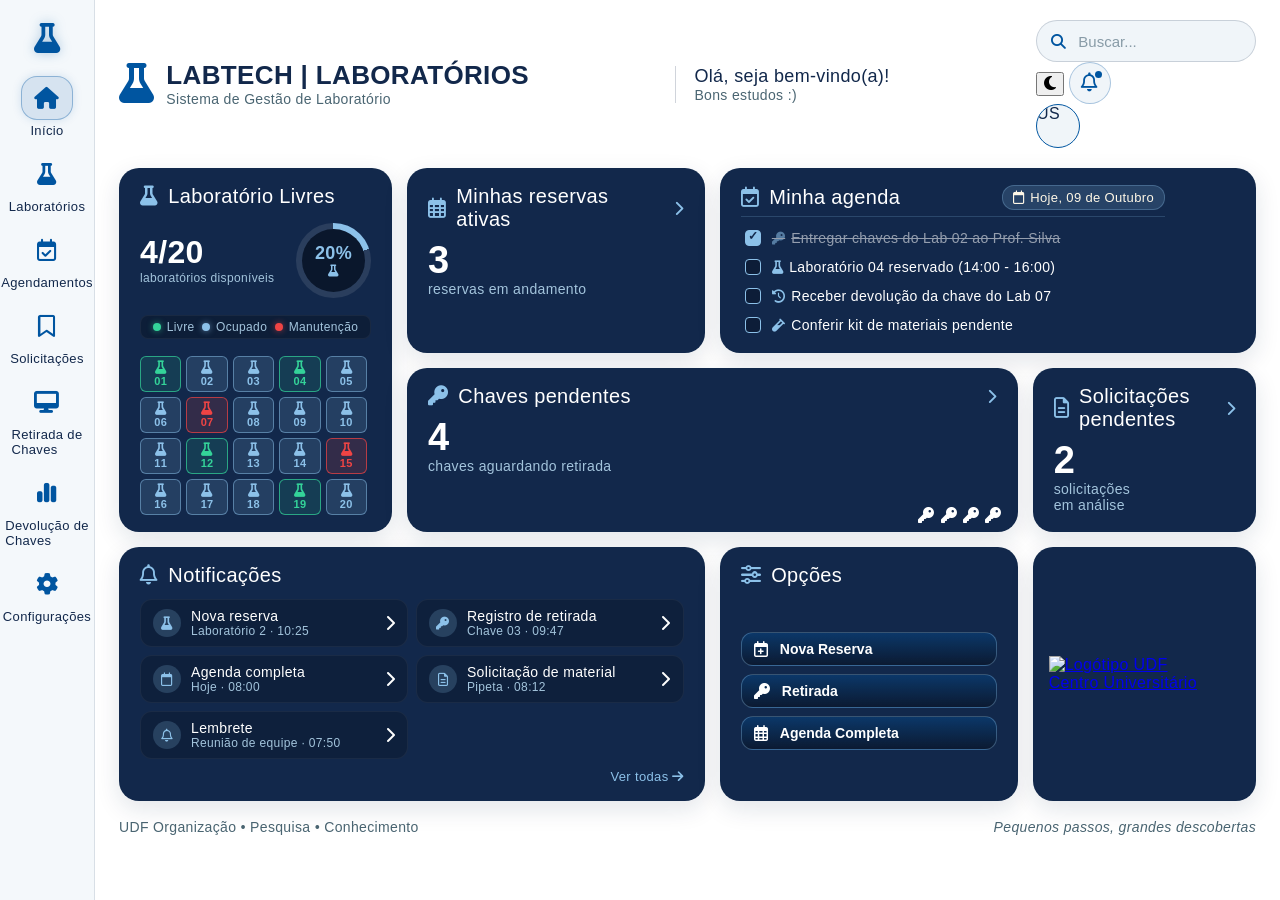
==== commit f0a189ce: "Update Google Fonts and improve theme toggle script" ====
--- a/index.html
+++ b/index.html
@@ -7,10 +7,10 @@
   <link rel="stylesheet" href="style.css">
   <!-- Ícones Font Awesome -->
   <link rel="stylesheet" href="https://cdnjs.cloudflare.com/ajax/libs/font-awesome/6.4.0/css/all.min.css">
-  <!-- Fontes do Google -->
+  <!-- Google Fonts: Inter -->
   <link rel="preconnect" href="https://fonts.googleapis.com">
   <link rel="preconnect" href="https://fonts.gstatic.com" crossorigin>
-  <link href="https://fonts.googleapis.com/css2?family=Patrick+Hand&family=Plus+Jakarta+Sans:wght@400;500;600;700&display=swap" rel="stylesheet">
+  <link href="https://fonts.googleapis.com/css2?family=Inter:wght@400;500;600;700&display=swap" rel="stylesheet">
 </head>
 <body>
   <div class="app-shell">
@@ -27,7 +27,6 @@
         <a class="nav-item" href="#"><span><i class="fa-solid fa-chart-simple"></i></span><small>Devolução de<br> Chaves</small></a>
         <a class="nav-item" href="#"><span><i class="fa-solid fa-gear"></i></span><small>Configurações</small></a>
       </nav>
-      <img class="sidebar-cat" src="assets/gato2.png" alt="Gatinho na sidebar">
     </aside>
 
     <!-- ÁREA PRINCIPAL -->
@@ -45,28 +44,36 @@
 
         <div class="welcome">
           <strong>Olá, seja bem-vindo(a)!</strong>
-          <span>Bons estudos:) 🐾</span>
+          <span>Bons estudos :)</span>
         </div>
 
-        <label class="search">
-          <i class="fa-solid fa-magnifying-glass search-icon"></i>
-          <input placeholder="Buscar...">
-        </label>
-
-        <button class="bell" aria-label="Notificações">
-          <i class="fa-regular fa-bell"></i>
-          <span class="bell-dot"></span>
-        </button>
-
-        <div class="avatar">
-          <img src="assets/gato2.png" alt="Gatinho Usuário">
+        <!-- GRUPO DIREITO HARMÓNICO COM BOTÃO DE DARK MODE -->
+        <div class="topbar-right">
+          <label class="search">
+            <i class="fa-solid fa-magnifying-glass search-icon"></i>
+            <input placeholder="Buscar...">
+          </label>
+
+          <!-- BOTÃO MUDANÇA DE TEMA -->
+          <button class="theme-toggle-btn" id="themeToggle" title="Alternar Modo Escuro" aria-label="Alternar Tema">
+            <i class="fa-solid fa-moon"></i>
+          </button>
+
+          <button class="bell" aria-label="Notificações">
+            <i class="fa-regular fa-bell"></i>
+            <span class="bell-dot"></span>
+          </button>
+
+          <div class="avatar">
+            <div class="avatar-fallback">US</div>
+          </div>
         </div>
       </header>
 
       <!-- DASHBOARD GRID -->
       <section class="dashboard">
 
-        <!-- CARD 1: LAB LIVRES (MAPA COM ROLAGEM DE 20 LABORATORIOS) -->
+        <!-- CARD 1: LAB LIVRES -->
         <article class="panel lab-panel">
           <h2><span class="gold-icon"><i class="fa-solid fa-flask"></i></span> Laboratório Livres</h2>
           
@@ -81,14 +88,12 @@
             </div>
           </div>
 
-          <!-- LEGENDA DE ESTADOS -->
           <div class="lab-map-legend">
             <span class="legend-item"><i class="dot available"></i> Livre</span>
             <span class="legend-item"><i class="dot occupied"></i> Ocupado</span>
             <span class="legend-item"><i class="dot maintenance"></i> Manutenção</span>
           </div>
 
-          <!-- GRELHA DOS 20 LABORATÓRIOS (COM ROLAGEM) -->
           <div class="labs-map-grid">
             <div class="lab-seat available" title="Lab 01 — Livre"><i class="fa-solid fa-flask"></i><small>01</small></div>
             <div class="lab-seat occupied" title="Lab 02 — Ocupado"><i class="fa-solid fa-flask"></i><small>02</small></div>
@@ -125,10 +130,9 @@
           </h2>
           <strong class="metric">3</strong>
           <p>reservas em andamento</p>
-          <img class="cat-reserve" src="assets/gato3.png" alt="Gatinho">
-        </article>
-
-        <!-- CARD 3: MINHA AGENDA (COM DATA E TO-DO LIST) -->
+        </article>
+
+        <!-- CARD 3: MINHA AGENDA -->
         <article class="panel agenda-panel">
           <div class="agenda-header">
             <h2>
@@ -158,8 +162,6 @@
               </li>
             </ul>
           </div>
-
-          <img class="cat-agenda" src="assets/gato1.png" alt="Gatinho Agenda">
         </article>
 
         <!-- CARD 4: CHAVES PENDENTES -->
@@ -172,10 +174,10 @@
           <strong class="metric">4</strong>
           <p>chaves aguardando retirada</p>
           <div class="keys-icon-group">
-            <img src="assets/gato4.png" alt="Chave 1">
-            <img src="assets/gato4.png" alt="Chave 2">
-            <img src="assets/gato4.png" alt="Chave 3">
-            <img src="assets/gato4.png" alt="Chave 4">
+            <i class="fa-solid fa-key key-icon-item"></i>
+            <i class="fa-solid fa-key key-icon-item"></i>
+            <i class="fa-solid fa-key key-icon-item"></i>
+            <i class="fa-solid fa-key key-icon-item"></i>
           </div>
         </article>
 
@@ -188,10 +190,9 @@
           </h2>
           <strong class="metric">2</strong>
           <p>solicitações<br>em análise</p>
-          <img class="cat-requests" src="assets/gato2.png" alt="Gatinho Com Papel">
-        </article>
-
-        <!-- CARD 6: NOTIFICAÇÕES (PAINEL LARGO EXCLUSIVO) -->
+        </article>
+
+        <!-- CARD 6: NOTIFICAÇÕES -->
         <article class="panel notifications-full-panel">
           <h2>
             <span class="gold-icon"><i class="fa-regular fa-bell"></i></span> Notificações
@@ -199,7 +200,7 @@
 
           <div class="notice-grid">
             <div class="notice">
-              <img class="avatar-mini" src="assets/gato2.png" alt="Gato">
+              <span class="notice-icon"><i class="fa-solid fa-flask"></i></span>
               <div><b>Nova reserva</b><small>Laboratório 2 · 10:25</small></div>
               <i class="fa-solid fa-chevron-right arrow"></i>
             </div>
@@ -228,32 +229,31 @@
           <a class="see-all" href="#">Ver todas <i class="fa-solid fa-arrow-right"></i></a>
         </article>
 
-        <!-- CARD 7: OPÇÕES (PAINEL STANDALONE) -->
+        <!-- CARD 7: OPÇÕES -->
         <article class="panel options-panel-standalone">
-          <h2><span class="gold-icon"><i class="fa-solid fa-cat"></i></span> Opções</h2>
+          <h2><span class="gold-icon"><i class="fa-solid fa-sliders"></i></span> Opções</h2>
           
           <div class="quick-actions-vertical">
             <button class="action-btn-large">
-              <img src="assets/gato2.png" alt="Nova Reserva" class="btn-cat-img-large">
+              <i class="fa-regular fa-calendar-plus"></i>
               <span>Nova Reserva</span>
             </button>
             <button class="action-btn-large">
-              <img src="assets/gato3.png" alt="Retirada" class="btn-cat-img-large">
+              <i class="fa-solid fa-key"></i>
               <span>Retirada</span>
             </button>
             <button class="action-btn-large">
-              <img src="assets/gato1.png" alt="Agenda Completa" class="btn-cat-img-large">
+              <i class="fa-regular fa-calendar-days"></i>
               <span>Agenda Completa</span>
             </button>
           </div>
         </article>
 
-        <!-- CARD 8: CARD FLORESTA COM BRASÃO DA UDF -->
+        <!-- CARD 8: BRASÃO DA UDF -->
         <article class="panel forest-panel" aria-label="Painel UDF">
-          <div class="forest-glow"></div>
           <div class="udf-container">
             <a href="https://www.udf.edu.br/" target="_blank">
-            <img src="assets/Logo Dourado UDF em Metal Polido.png" alt="Logótipo UDF Centro Universitário" class="udf-logo-img">
+              <img src="assets/udf-logo.png" alt="Logótipo UDF Centro Universitário" class="udf-logo-img">
             </a>
           </div>
         </article>
@@ -263,11 +263,39 @@
       <!-- RODAPÉ -->
       <footer>
         <div class="footer-left">
-          <span>🐾</span> Organização <i>•</i> Pesquisa <i>•</i> Conhecimento
+          <span>UDF</span> Organização <i>•</i> Pesquisa <i>•</i> Conhecimento
         </div>
-        <em>Pequenos passos, grandes descobertas 🐾</em>
+        <em>Pequenos passos, grandes descobertas</em>
       </footer>
     </main>
   </div>
+
+  <!-- SCRIPT PARA INTERAÇÃO DO DARK MODE -->
+  <script>
+    const themeToggle = document.getElementById('themeToggle');
+    const body = document.body;
+    const icon = themeToggle.querySelector('i');
+
+    const savedTheme = localStorage.getItem('labtech_theme');
+    if (savedTheme === 'dark') {
+      body.classList.add('dark-mode');
+      icon.classList.remove('fa-moon');
+      icon.classList.add('fa-sun');
+    }
+
+    themeToggle.addEventListener('click', () => {
+      body.classList.toggle('dark-mode');
+      
+      if (body.classList.contains('dark-mode')) {
+        localStorage.setItem('labtech_theme', 'dark');
+        icon.classList.remove('fa-moon');
+        icon.classList.add('fa-sun');
+      } else {
+        localStorage.setItem('labtech_theme', 'light');
+        icon.classList.remove('fa-sun');
+        icon.classList.add('fa-moon');
+      }
+    });
+  </script>
 </body>
 </html>
--- a/style.css
+++ b/style.css
@@ -1,169 +1,1493 @@
-@import url('https://fonts.googleapis.com/css2?family=Patrick+Hand&family=Nunito:wght@400;500;600;700;800&display=swap');
-
 :root {
-  --gold: #f5bd62;
-  --gold-light: #ffe0a0;
-  --cream: #f4e5c5;
-  --line: rgba(207, 213, 171, .72);
-  --panel: rgba(0, 28, 25, .83);
-  --muted: #c9d1c4;
-}
-* { box-sizing: border-box; }
+  --primary-accent: #8cc1e9;
+  --accent-light: #fff8e7;
+  --cream: #ffffff;
+  --line: rgba(140, 193, 233, 0.25);
+  --panel-bg: #12284b; 
+  --muted: #a3c4dc;
+}
+
+* { 
+  box-sizing: border-box; 
+}
+
+/* FUNDO PRINCIPAL BRANCO */
 body {
-  margin: 0; min-height: 100vh; color: var(--cream);
-  background: #001b18 url("Moldura Encantada da Floresta Esmeralda.png") center center / cover fixed no-repeat;
-  font-family: 'Patrick Hand', 'Nunito', sans-serif;
+  margin: 0; 
+  min-height: 100vh; 
+  color: #12284b; 
+  background-color: #ffffff; 
+  font-family: 'Patrick Hand', 'Plus Jakarta Sans', sans-serif;
   letter-spacing: .35px;
-}
+  position: relative;
+  font-size: 16px;
+  overflow-x: hidden; /* Evita que a página balance para os lados no telemóvel */
+}
+
 body::before {
-  content: ""; position: fixed; inset: 0; z-index: -1;
-  background: linear-gradient(110deg, rgba(0,17,15,.28), rgba(0,25,22,.50));
-}
+  content: ""; 
+  position: fixed; 
+  inset: 0; 
+  z-index: -1;
+  background: url("assets/Moldura Encantada da Floresta Esmeralda.png") center center / cover no-repeat;
+  opacity: 0.04; 
+  filter: blur(2px) hue-rotate(180deg);
+}
+
 button, input { font: inherit; }
-.app-shell { min-height: 100vh; display: flex; background: rgba(0, 20, 18, .22); }
+
+.app-shell { 
+  min-height: 100vh; 
+  display: flex; 
+  width: 100%;
+}
+
+/* SIDEBAR (DESKTOP) */
 .sidebar {
-  width: 116px; flex: 0 0 116px; min-height: 100vh; padding: 18px 10px 22px;
-  border-right: 1px solid rgba(219, 196, 121, .5); background: rgba(0, 23, 21, .82);
-  display: flex; align-items: center; flex-direction: column; position: relative;
-}
-.brand-mark { color: var(--gold); font-size: 36px; margin: 2px 0 24px; opacity: .9; }
-.sidebar nav { width: 100%; display: flex; flex-direction: column; gap: 19px; }
-.nav-item { display:flex; flex-direction:column; align-items:center; gap:3px; text-decoration:none; color:var(--cream); min-height:68px; }
-.nav-item span { font-family: sans-serif; font-size:30px; line-height:1; color:var(--gold); width:64px;height:54px;display:grid;place-items:center; }
-.nav-item small { font-size:14px; white-space:nowrap; }
-.nav-item.active span { background: radial-gradient(circle, #f8c36b 0%, #b77b32 46%, rgba(194,126,40,.05) 73%); color:#fff2d1; border:1px solid rgba(255,204,112,.7); border-radius:24px; box-shadow:0 0 20px #e99b3a55; }
-.sidebar-cat { width:70px; height:70px; object-fit:contain; margin-top:auto; }
-.main { min-width:0; flex:1; padding:30px 24px 18px 16px; }
-.topbar { height:108px; display:flex; align-items:center; gap:20px; position:relative; }
-.brand { display:flex; align-items:center; gap:15px; min-width:365px; }
-.flask { color:var(--gold); font-size:53px; line-height:1; }
-.brand h1 { font-size:32px; font-weight:500; margin:0; line-height:1.05; }
-.brand p { margin:3px 0 0; font-size:16px; }
-.welcome { border-left:1px solid #d7c18a66; padding-left:25px; display:flex; flex-direction:column; gap:2px; min-width:220px; }
-.welcome strong { font-size:20px; font-weight:500; }
-.welcome span { font-size:15px; color:#d8d8c6; }
-.bird { font-size:52px; margin:0 auto; filter:sepia(.5); transform:rotate(-15deg); }
-.search { height:43px; width: min(270px, 22vw); display:flex; align-items:center; gap:12px; padding:0 15px; border:1px solid var(--line); border-radius:30px; background:rgba(0,22,20,.8); box-shadow:inset 0 0 0 1px #0008; }
-.search span { font:32px sans-serif; color:var(--gold); transform:rotate(-25deg); }
-.search input { width:100%; min-width:0; color:var(--cream); background:transparent; border:0; outline:0; font-size:17px; }
-.search input::placeholder { color:#aebbb0; }
-.bell { border:1px solid #bca76d; border-radius:50%; width:45px;height:45px;background:#00231f;color:var(--gold);font-size:27px; }
-.avatar { width:56px;height:56px;border:2px solid var(--gold);border-radius:50%;overflow:hidden;background:#123b2c;display:grid;place-items:center; }
-.avatar img { width:100%;height:100%;object-fit:contain; }
-.dashboard { display:grid; grid-template-columns: 1.08fr 1.25fr 1.25fr .92fr; grid-template-rows: 190px 170px 392px; gap:16px; }
-.panel { min-width:0; position:relative; overflow:hidden; border:1px solid var(--line); border-radius:21px; padding:17px 22px; background:var(--panel); box-shadow:inset 0 0 20px rgba(0,0,0,.22), 0 5px 14px #0002; }
-.panel h2 { display:flex; align-items:center; gap:14px; margin:0; font-size:22px; line-height:1.15; font-weight:500; white-space:nowrap; position:relative; z-index:2; }
-.gold-icon { color:var(--gold); font-family:sans-serif; font-size:32px; line-height:1; min-width:28px; text-align:center; }
-.chevron { margin-left:auto; font:32px sans-serif; color:var(--gold-light); }
-.lab-panel { grid-column:1; grid-row:1 / span 2; background:linear-gradient(180deg,rgba(0,27,24,.92),rgba(0,28,23,.62)),url("Moldura Encantada da Floresta Esmeralda.png") center/cover; }
-.lab-stats { display:flex; align-items:center; justify-content:space-between; gap:12px; margin-top:30px; position:relative; z-index:1; }
-.lab-stats strong { display:block; font:48px 'Patrick Hand',cursive; line-height:1; }
-.lab-stats span { display:block; font-size:16px; margin-top:4px; }
-.ring { border-radius:50%; display:flex; flex-direction:column; align-items:center; justify-content:center; position:relative; flex-shrink:0; }
-.ring::before { content:"";position:absolute;inset:0;border-radius:50%;border:12px solid rgba(130,157,119,.45); }
-.small-ring { width:158px;height:158px; margin-right:25px; background:conic-gradient(var(--gold) 0 11%, #254a3a 11% 100%); }
-.small-ring::before { inset:12px; background:#00251f; border:0; }
-.ring b,.ring span { position:relative; z-index:1; }
-.small-ring b { font:29px 'Patrick Hand'; }
-.small-ring span { color:var(--gold); font-size:27px; }
-.heron { position:absolute; width:102px; height:122px; object-fit:contain; right:4px; bottom:10px; }
-.reservation-panel { grid-column:2 / span 1; grid-row:1; }
-.agenda-panel { grid-column:3 / span 2; grid-row:1; }
-.metric { display:block; font:50px 'Patrick Hand',cursive; line-height:1; margin-top:19px; position:relative; z-index:1; }
-.panel p { font-size:16px; margin:3px 0; position:relative; z-index:1; }
-.cat-reserve,.cat-agenda { position:absolute; width:122px;height:115px;object-fit:contain;right:10px;bottom:0; }
-.cat-agenda { width:140px;height:120px; }
-.keys-panel { grid-column:2 / span 2; grid-row:2; }
-.keys-panel .metric { margin-top:20px; }
-.cat-row { position:absolute; right:24px; bottom:9px; display:flex; gap:4px; align-items:end; }
-.cat-row img { width:68px;height:67px;object-fit:contain; }
-.requests-panel { grid-column:4; grid-row:2; }
-.requests-panel h2 { font-size:18px; gap:9px; }
-.requests-panel .metric { margin-top:16px; }
-.requests-panel img { position:absolute; width:95px;height:105px;object-fit:contain;right:4px;bottom:0; }
-.occupancy-panel { grid-column:1 / span 2; grid-row:3; }
-.occupancy-content { display:flex; align-items:center; gap:30px; margin-top:18px; position:relative; z-index:1; }
-.occupancy-ring { width:164px;height:164px;background:conic-gradient(var(--gold) 0 68%, #284a3d 68% 100%); }
-.occupancy-ring::before { inset:12px; background:#00251f; border:0; }
-.occupancy-ring b { font:38px 'Patrick Hand'; }
-.occupancy-ring span { font-size:16px; margin-top:0; }
-.legend { display:flex;flex-direction:column;gap:12px; }
-.legend p { display:flex;align-items:center;gap:9px;min-width:190px; }
-.legend b { margin-left:auto; font-weight:400; }
-.dot { display:inline-block;width:13px;height:13px;border-radius:50%;border:1px solid #e4d8a0; }
-.occupied { background:var(--gold); }.available { background:#8ba78b; }.maintenance { background:#747d61; }
-.chart { position:absolute; left:22px;right:22px;bottom:22px;height:108px;border-top:1px solid #d1d7b32b;padding-top:8px; }
-.chart svg { width:100%;height:78px;overflow:visible; }
-.hours { display:flex;justify-content:space-between;font:14px 'Nunito',sans-serif;color:#cbd2c5;padding:0 4px; }
-.occupancy-cat { position:absolute; right:0; bottom:90px; width:88px;height:92px;object-fit:contain; }
-.notifications-panel { grid-column:3 / span 1; grid-row:3; padding:17px 18px; }
-.notifications-panel h2 { font-size:21px; }
-.peek-cat { position:absolute; width:90px;height:74px;object-fit:contain;right:22px;top:3px; }
-.notice-list { margin-top:14px; border:1px solid #a9b59a66; border-radius:18px; padding:4px 10px; background:rgba(0,21,19,.76); position:relative; z-index:1; }
-.notice { min-height:59px; display:flex;align-items:center;gap:11px;border-bottom:1px solid #d2d6ba30; }
-.notice:last-of-type { border-bottom:0; }
-.notice-icon { display:grid;place-items:center;flex:0 0 43px;height:43px;border:1px solid #c5a65d;border-radius:50%;color:var(--gold);font-size:22px; }
-.notice div { display:flex;flex-direction:column;min-width:0; }
-.notice b { font-size:15px;font-weight:500;white-space:nowrap; }
-.notice small { font-size:13px;color:#bfc9bd;white-space:nowrap; }
-.arrow { margin-left:auto;font:27px sans-serif;color:var(--cream); }
-.see-all { display:block;text-align:right;color:var(--gold);font-size:15px;text-decoration:none;padding:4px 8px 1px; }
-.see-all span { font:20px sans-serif;margin-left:8px; }
-.forest-panel { grid-column:4;grid-row:3;background:linear-gradient(180deg,rgba(0,30,25,.1),rgba(0,30,25,.2)),url("Moldura Encantada da Floresta Esmeralda.png") 72% center/cover; }
-.forest-panel img { position:absolute;right:18px;bottom:25px;width:90px;height:100px;object-fit:contain; }
-.forest-glow { position:absolute;inset:0;background:radial-gradient(ellipse at center,transparent 20%,rgba(0,20,17,.15) 100%); }
-footer { display:flex;align-items:center;gap:13px;padding:22px 10px 0;font-size:13px;color:#9eac9d; }
-footer span { color:var(--gold);font-size:22px; }
-footer i { font-style:normal;color:#8c9b89; }
-footer em { margin-left:auto;font-size:16px;color:#c7b99c; }
-
-@media (max-width: 1200px) {
-  .main { padding:20px 16px; }
-  .topbar { gap:12px; }
-  .brand { min-width:280px; }
-  .brand h1 { font-size:27px; }
-  .welcome { min-width:180px;padding-left:15px; }
-  .bird { display:none; }
-  .dashboard { grid-template-columns:1fr 1fr 1fr; grid-template-rows:190px 170px 340px 360px; }
-  .lab-panel { grid-column:1;grid-row:1 / span 2; }
-  .reservation-panel { grid-column:2;grid-row:1; }
-  .agenda-panel { grid-column:3;grid-row:1; }
-  .keys-panel { grid-column:2 / span 2;grid-row:2; }
-  .requests-panel { grid-column:3;grid-row:3; }
-  .occupancy-panel { grid-column:1 / span 2;grid-row:3; }
-  .notifications-panel { grid-column:1 / span 2;grid-row:4; }
-  .forest-panel { grid-column:3;grid-row:4; }
-}
-@media (max-width: 760px) {
-  .app-shell { display:block; }
-  .sidebar { width:100%;min-height:auto;height:auto;flex-direction:row;padding:8px 12px;border-right:0;border-bottom:1px solid var(--line);overflow-x:auto; }
-  .brand-mark,.sidebar-cat { display:none; }
-  .sidebar nav { flex-direction:row;gap:12px;justify-content:space-between; }
-  .nav-item { min-width:64px;min-height:56px; }
-  .nav-item span { width:40px;height:35px;font-size:24px; }
-  .nav-item small { font-size:11px; }
-  .main { padding:14px 12px; }
-  .topbar { height:auto;min-height:100px;flex-wrap:wrap;padding-bottom:16px; }
-  .brand { min-width:0;flex:1 1 100%; }
-  .flask { font-size:42px; }
-  .brand h1 { font-size:26px; }
-  .brand p { font-size:13px; }
-  .welcome { display:none; }
-  .search { width:auto;flex:1; }
-  .dashboard { display:flex;flex-direction:column; }
-  .panel { min-height:175px; }
-  .lab-panel { min-height:350px; }
-  .keys-panel { min-height:175px; }
-  .occupancy-panel { min-height:365px; }
-  .notifications-panel { min-height:380px; }
-  .forest-panel { min-height:220px; }
-  .small-ring { width:130px;height:130px;margin-right:4px; }
-  .occupancy-content { gap:18px; }
-  .occupancy-ring { width:140px;height:140px; }
-  .legend p { min-width:0;gap:6px;font-size:14px; }
-  .cat-row { right:8px;gap:0; }
-  .cat-row img { width:55px;height:60px; }
-  .agenda-panel h2,.reservation-panel h2 { font-size:19px; }
-  footer { flex-wrap:wrap; }
-  footer em { flex-basis:100%;margin:8px 0 0; }
-}
+  width: 95px; 
+  flex: 0 0 95px; 
+  min-height: 100vh; 
+  padding: 18px 8px 22px;
+  border-right: 1px solid rgba(18, 40, 75, 0.12); 
+  background: #f4f8fb; 
+  display: flex; 
+  align-items: center; 
+  flex-direction: column; 
+  backdrop-filter: blur(10px);
+}
+
+.brand-mark { 
+  color: #0055a0; 
+  font-size: 30px; 
+  margin: 4px 0 20px; 
+  filter: drop-shadow(0 0 6px rgba(0, 85, 160, 0.3));
+}
+
+.sidebar nav { 
+  width: 100%; 
+  display: flex; 
+  flex-direction: column; 
+  gap: 14px; 
+}
+
+.nav-item { 
+  display: flex; 
+  flex-direction: column; 
+  align-items: center; 
+  gap: 3px; 
+  text-decoration: none; 
+  color: #12284b; 
+}
+
+.nav-item span { 
+  font-size: 22px; 
+  color: #0055a0; 
+  width: 52px;
+  height: 44px;
+  display: grid;
+  place-items: center; 
+  transition: all 0.3s;
+}
+
+.nav-item small { 
+  font-size: 13px; 
+  white-space: nowrap; 
+}
+
+.nav-item.active span { 
+  background: rgba(0, 85, 160, 0.12); 
+  color: #0055a0; 
+  border: 1px solid rgba(0, 85, 160, 0.35); 
+  border-radius: 16px; 
+  box-shadow: 0 0 10px rgba(0, 85, 160, 0.15); 
+}
+
+.sidebar-cat { 
+  width: 52px; 
+  height: 52px; 
+  object-fit: contain; 
+  margin-top: auto; 
+}
+
+/* MAIN */
+.main { 
+  min-width: 0; 
+  flex: 1; 
+  padding: 20px 24px 18px; 
+  width: 100%;
+}
+
+.topbar { 
+  display: flex; 
+  align-items: center; 
+  justify-content: space-between;
+  gap: 15px; 
+  margin-bottom: 20px;
+}
+
+.brand { 
+  display: flex; 
+  align-items: center; 
+  gap: 12px; 
+}
+
+.flask { 
+  color: #0055a0; 
+  font-size: 40px; 
+}
+
+.brand h1 { 
+  font-size: 26px; 
+  font-weight: 600; 
+  margin: 0; 
+  line-height: 1.1; 
+  color: #12284b;
+}
+
+.brand p { 
+  margin: 2px 0 0; 
+  font-size: 14px; 
+  color: #4a6572;
+}
+
+.welcome { 
+  border-left: 1px solid rgba(18, 40, 75, 0.2); 
+  padding-left: 18px; 
+  display: flex; 
+  flex-direction: column; 
+}
+
+.welcome strong { font-size: 18px; font-weight: 500; color: #12284b; }
+.welcome span { font-size: 14px; color: #4a6572; }
+
+.search { 
+  height: 42px; 
+  width: 220px; 
+  display: flex; 
+  align-items: center; 
+  gap: 10px; 
+  padding: 0 14px; 
+  border: 1px solid rgba(18, 40, 75, 0.18); 
+  border-radius: 25px; 
+  background: #f0f5f9; 
+}
+
+.search-icon { color: #0055a0; font-size: 15px; }
+.search input { width: 100%; color: #12284b; background: transparent; border: 0; outline: 0; font-size: 15px; }
+.search input::placeholder { color: #889ba7; }
+
+.bell { 
+  border: 1px solid rgba(0, 85, 160, 0.3); 
+  border-radius: 50%; 
+  width: 42px;
+  height: 42px;
+  background: #f0f5f9;
+  color: #0055a0;
+  font-size: 19px; 
+  position: relative;
+  cursor: pointer;
+}
+
+.bell-dot {
+  position: absolute;
+  top: 8px;
+  right: 8px;
+  width: 7px;
+  height: 7px;
+  background: #0055a0;
+  border-radius: 50%;
+}
+
+.avatar { 
+  width: 44px;
+  height: 44px;
+  border: 1.5px solid #0055a0;
+  border-radius: 50%;
+  overflow: hidden;
+  background: #f0f5f9;
+}
+
+.avatar img { width: 100%; height: 100%; object-fit: cover; }
+
+/* DASHBOARD GRID (DESKTOP) */
+.dashboard { 
+  display: grid; 
+  grid-template-columns: 1.1fr 1.2fr 1.2fr 0.9fr; 
+  grid-auto-rows: minmax(150px, auto); /* Altura flexível para evitar cortes */
+  gap: 15px; 
+}
+
+.panel { 
+  position: relative; 
+  overflow: hidden; 
+  border: 1px solid rgba(18, 40, 75, 0.15); 
+  border-radius: 20px; 
+  padding: 16px 20px; 
+  background: var(--panel-bg); 
+  color: #ffffff;
+  box-shadow: 0 8px 24px rgba(18, 40, 75, 0.12); 
+}
+
+.panel h2 { 
+  display: flex; 
+  align-items: center; 
+  gap: 10px; 
+  margin: 0; 
+  font-size: 20px; 
+  font-weight: 500; 
+  position: relative; 
+  z-index: 2; 
+  color: #ffffff;
+}
+
+.gold-icon { color: var(--primary-accent); font-size: 20px; }
+.chevron { margin-left: auto; font-size: 15px; color: var(--primary-accent); cursor: pointer; }
+
+/* CARD 1: LABORATÓRIOS LIVRES */
+.lab-panel { 
+  grid-column: 1; 
+  grid-row: 1 / span 2; 
+  display: flex;
+  flex-direction: column;
+  justify-content: space-between;
+}
+
+.lab-stats-top {
+  display: flex;
+  align-items: center;
+  justify-content: space-between;
+  margin-top: 4px;
+}
+
+.lab-count-info strong {
+  display: block;
+  font-size: 32px;
+  line-height: 1;
+  color: #ffffff;
+}
+
+.lab-count-info span {
+  font-size: 12px;
+  color: var(--muted);
+}
+
+.ring { 
+  border-radius: 50%; 
+  display: flex; 
+  flex-direction: column; 
+  align-items: center; 
+  justify-content: center; 
+  position: relative; 
+  flex-shrink: 0; 
+}
+
+.small-ring { 
+  width: 75px;
+  height: 75px; 
+  background: conic-gradient(var(--primary-accent) 0 20%, rgba(255, 255, 255, 0.1) 20% 100%); 
+}
+
+.small-ring::before { 
+  content: ""; 
+  position: absolute; 
+  inset: 6px; 
+  border-radius: 50%; 
+  background: #0a172c; 
+}
+
+.ring b, .ring span { position: relative; z-index: 1; }
+.small-ring b { font-size: 18px; color: var(--primary-accent); }
+.small-ring span { color: var(--primary-accent); font-size: 12px; }
+
+/* LEGENDA DO MAPA */
+.lab-map-legend {
+  display: flex;
+  justify-content: space-around;
+  align-items: center;
+  font-size: 12px;
+  color: var(--muted);
+  margin: 6px 0;
+  padding: 4px 8px;
+  background: rgba(0, 0, 0, 0.25);
+  border: 1px solid rgba(255, 255, 255, 0.05);
+  border-radius: 8px;
+  flex-shrink: 0;
+}
+
+.legend-item {
+  display: flex;
+  align-items: center;
+  gap: 6px;
+}
+
+.dot {
+  display: inline-block;
+  width: 8px;
+  height: 8px;
+  border-radius: 50%;
+}
+
+.dot.available { background: #34d399; box-shadow: 0 0 6px rgba(52, 211, 153, 0.6); }
+.dot.occupied { background: var(--primary-accent); box-shadow: 0 0 6px rgba(140, 193, 233, 0.6); }
+.dot.maintenance { background: #ef4444; box-shadow: 0 0 6px rgba(239, 68, 68, 0.6); }
+
+/* GRELHA DOS 20 LABORATÓRIOS */
+.labs-map-grid {
+  display: grid;
+  grid-template-columns: repeat(5, 1fr);
+  gap: 5px;
+  max-height: 195px;
+  overflow-y: auto;
+  padding-right: 4px;
+}
+
+.labs-map-grid::-webkit-scrollbar { width: 4px; }
+.labs-map-grid::-webkit-scrollbar-track { background: rgba(0, 0, 0, 0.15); border-radius: 10px; }
+.labs-map-grid::-webkit-scrollbar-thumb { background: rgba(140, 193, 233, 0.4); border-radius: 10px; }
+.labs-map-grid::-webkit-scrollbar-thumb:hover { background: var(--primary-accent); }
+
+.lab-seat {
+  background: rgba(10, 23, 44, 0.6);
+  border: 1px solid rgba(255, 255, 255, 0.08);
+  border-radius: 6px;
+  padding: 4px 2px;
+  display: flex;
+  flex-direction: column;
+  align-items: center;
+  justify-content: center;
+  gap: 1px;
+  cursor: pointer;
+  transition: all 0.2s ease;
+}
+
+.lab-seat i { font-size: 13px; }
+.lab-seat small { font-size: 11px; font-weight: 600; }
+
+.lab-seat.available { border-color: rgba(52, 211, 153, 0.7); color: #34d399; background: rgba(52, 211, 153, 0.12); }
+.lab-seat.occupied { border-color: rgba(140, 193, 233, 0.5); color: var(--primary-accent); background: rgba(140, 193, 233, 0.15); }
+.lab-seat.maintenance { border-color: rgba(239, 68, 68, 0.7); color: #ef4444; background: rgba(239, 68, 68, 0.15); }
+
+/* DEMAIS CARDS */
+.reservation-panel { grid-column: 2; grid-row: 1; }
+
+.agenda-panel { 
+  grid-column: 3 / span 2; 
+  grid-row: 1; 
+  display: flex;
+  flex-direction: column;
+  justify-content: space-between;
+  padding-right: 90px;
+}
+
+.agenda-header {
+  display: flex;
+  align-items: center;
+  justify-content: space-between;
+  border-bottom: 1px solid rgba(140, 193, 233, 0.2);
+  padding-bottom: 6px;
+}
+
+.agenda-date {
+  font-size: 13px;
+  color: var(--accent-light);
+  background: rgba(140, 193, 233, 0.18);
+  padding: 4px 10px;
+  border-radius: 12px;
+  border: 1px solid rgba(140, 193, 233, 0.3);
+  display: flex;
+  align-items: center;
+  gap: 6px;
+}
+
+.agenda-todo-list {
+  list-style: none;
+  padding: 0;
+  margin: 10px 0 0;
+  display: flex;
+  flex-direction: column;
+  gap: 7px;
+}
+
+.agenda-todo-list li {
+  display: flex;
+  align-items: center;
+  gap: 8px;
+  font-size: 14px;
+  color: #ffffff;
+}
+
+.agenda-todo-list input[type="checkbox"] {
+  appearance: none;
+  width: 16px;
+  height: 16px;
+  border: 1.5px solid var(--primary-accent);
+  border-radius: 4px;
+  background: rgba(10, 23, 44, 0.6);
+  cursor: pointer;
+  position: relative;
+  flex-shrink: 0;
+}
+
+.agenda-todo-list input[type="checkbox"]:checked {
+  background: var(--primary-accent);
+  border-color: var(--primary-accent);
+}
+
+.agenda-todo-list input[type="checkbox"]:checked::after {
+  content: "✓";
+  position: absolute;
+  color: #12284b;
+  font-size: 12px;
+  font-weight: bold;
+  top: -2px;
+  left: 2px;
+}
+
+.agenda-todo-list label {
+  cursor: pointer;
+  display: flex;
+  align-items: center;
+  gap: 6px;
+}
+
+.agenda-todo-list input[type="checkbox"]:checked + label {
+  text-decoration: line-through;
+  opacity: 0.55;
+}
+
+.agenda-todo-list i {
+  color: var(--primary-accent);
+  font-size: 13px;
+}
+
+.metric { display: block; font-size: 38px; line-height: 1; margin-top: 10px; position: relative; z-index: 1; color: #ffffff; }
+.panel p { font-size: 14px; margin: 2px 0; color: var(--muted); position: relative; z-index: 1; }
+
+.cat-reserve, .cat-agenda { 
+  position: absolute; 
+  right: 10px; 
+  bottom: 0; 
+  height: 90px;
+  object-fit: contain; 
+}
+
+.keys-panel { grid-column: 2 / span 2; grid-row: 2; }
+
+.keys-icon-group { 
+  position: absolute; 
+  right: 15px; 
+  bottom: 8px; 
+  display: flex; 
+  gap: 6px; 
+}
+
+.keys-icon-group img { 
+  width: 46px; 
+  height: 46px; 
+  object-fit: contain; 
+}
+
+.requests-panel { grid-column: 4; grid-row: 2; }
+.cat-requests { position: absolute; right: 5px; bottom: 0; height: 80px; object-fit: contain; }
+
+.notifications-full-panel { 
+  grid-column: 1 / span 2; 
+  grid-row: 3; 
+  display: flex;
+  flex-direction: column;
+}
+
+.peek-cat { 
+  position: absolute; 
+  width: 38px; 
+  right: 15px; 
+  top: -10px; 
+}
+
+.notice-grid {
+  margin-top: 12px;
+  display: grid;
+  grid-template-columns: repeat(2, 1fr);
+  gap: 8px;
+}
+
+.notice { 
+  padding: 8px 12px; 
+  display: flex; 
+  align-items: center; 
+  gap: 10px; 
+  border-radius: 12px; 
+  background: rgba(0, 0, 0, 0.2); 
+  border: 1px solid rgba(255, 255, 255, 0.05);
+}
+
+.avatar-mini { width: 28px; height: 28px; border-radius: 50%; object-fit: cover; }
+.notice-icon { 
+  width: 28px; 
+  height: 28px; 
+  border-radius: 50%; 
+  background: rgba(140, 193, 233, 0.2); 
+  color: var(--primary-accent); 
+  display: grid; 
+  place-items: center; 
+  font-size: 13px; 
+}
+
+.notice div { display: flex; flex-direction: column; flex: 1; }
+.notice b { font-size: 14px; font-weight: 500; color: #ffffff; }
+.notice small { font-size: 12px; color: var(--muted); }
+
+.see-all { 
+  margin-top: 10px; 
+  text-align: right; 
+  color: var(--primary-accent); 
+  font-size: 13px; 
+  text-decoration: none; 
+}
+
+.options-panel-standalone {
+  grid-column: 3;
+  grid-row: 3;
+  display: flex;
+  flex-direction: column;
+  gap: 10px;
+}
+
+.quick-actions-vertical {
+  display: flex;
+  flex-direction: column;
+  gap: 8px;
+  justify-content: center;
+  flex: 1;
+}
+
+.action-btn-large {
+  background: linear-gradient(180deg, rgba(0, 85, 160, 0.35) 0%, rgba(10, 23, 44, 0.8) 100%);
+  border: 1.5px solid rgba(140, 193, 233, 0.35);
+  border-radius: 12px;
+  padding: 8px 12px;
+  display: flex;
+  align-items: center;
+  gap: 12px;
+  color: #ffffff;
+  cursor: pointer;
+  width: 100%;
+}
+
+.btn-cat-img-large {
+  width: 38px;
+  height: 38px;
+  object-fit: contain;
+}
+
+.action-btn-large span {
+  font-size: 14px;
+  font-weight: 600;
+  color: #ffffff;
+}
+
+.forest-panel { 
+  grid-column: 4; 
+  grid-row: 3; 
+  display: flex;
+  align-items: center;
+  justify-content: center;
+  position: relative;
+  overflow: hidden;
+  padding: 15px;
+}
+
+.udf-logo-img {
+  max-width: 85%;
+  max-height: 150px;
+  object-fit: contain;
+}
+
+footer { 
+  display: flex; 
+  align-items: center; 
+  justify-content: space-between; 
+  margin-top: 18px; 
+  font-size: 14px; 
+  color: #4a6572; 
+}
+
+/* ============================================================
+   AJUSTE DE RESPONSIVIDADE PARA TELEMÓVEIS (TOPBAR E ÍCONES)
+   ============================================================ */
+
+@media (max-width: 900px) {
+  .app-shell {
+    flex-direction: column;
+  }
+
+  /* BARRA SUPERIOR EM TELEMÓVEIS */
+  .sidebar {
+    width: 100%;
+    flex: 0 0 auto;
+    min-height: auto;
+    height: 60px;
+    flex-direction: row;
+    justify-content: space-between;
+    padding: 0 15px;
+    border-right: none;
+    border-bottom: 1px solid rgba(18, 40, 75, 0.12);
+  }
+
+  .brand-mark {
+    margin: 0;
+  }
+
+  .sidebar nav {
+    flex-direction: row;
+    gap: 10px;
+    width: auto;
+  }
+
+  .nav-item small, 
+  .sidebar-cat {
+    display: none;
+  }
+
+  .nav-item span {
+    width: 38px;
+    height: 38px;
+    font-size: 18px;
+  }
+
+  .main {
+    padding: 15px 12px;
+  }
+
+  /* REORGANIZAÇÃO DA TOPBAR NO TELEMÓVEL */
+  .topbar {
+    display: flex;
+    flex-wrap: wrap; /* Permite organizar a busca e as bolinhas na mesma linha */
+    align-items: center;
+    justify-content: space-between;
+    gap: 10px;
+    margin-bottom: 15px;
+  }
+
+  .brand {
+    width: 100%;
+  }
+
+  .welcome {
+    width: 100%;
+    border-left: none;
+    padding-left: 0;
+  }
+
+  /* BUSCA OCUPA O ESPAÇO DISPONÍVEL NA LINHA */
+  .search {
+    flex: 1;
+    min-width: 160px;
+    height: 40px;
+  }
+
+  /* BOLINHAS DA NOTIFICAÇÃO E AVATAR ALINHADAS LADO A LADO */
+  .bell, .avatar {
+    flex-shrink: 0;
+  }
+
+  .bell {
+    width: 40px;
+    height: 40px;
+    font-size: 17px;
+  }
+
+  .avatar {
+    width: 40px;
+    height: 40px;
+  }
+
+  /* GRELHA EM 1 COLUNA ÚNICA */
+  .dashboard {
+    grid-template-columns: 1fr !important;
+    gap: 12px;
+  }
+
+  .panel,
+  .lab-panel,
+  .reservation-panel,
+  .agenda-panel,
+  .keys-panel,
+  .requests-panel,
+  .notifications-full-panel,
+  .options-panel-standalone,
+  .forest-panel {
+    grid-column: span 1 !important;
+    grid-row: auto !important;
+  }
+
+  .agenda-panel {
+    padding-right: 16px;
+  }
+
+  .notice-grid {
+    grid-template-columns: 1fr;
+  }
+
+  .cat-reserve, .cat-agenda, .cat-requests {
+    height: 70px;
+    opacity: 0.7;
+  }
+
+  .keys-icon-group img {
+    width: 36px;
+    height: 36px;
+  }
+
+  footer {
+    flex-direction: column;
+    gap: 6px;
+    text-align: center;
+  }
+}:root {
+  --primary-accent: #8cc1e9;
+  --accent-light: #fff8e7;
+  --cream: #ffffff;
+  --line: rgba(140, 193, 233, 0.25);
+  --panel-bg: #12284b; 
+  --muted: #a3c4dc;
+}
+
+* { 
+  box-sizing: border-box; 
+}
+
+/* FUNDO PRINCIPAL BRANCO */
+body {
+  margin: 0; 
+  min-height: 100vh; 
+  color: #12284b; 
+  background-color: #ffffff; 
+  font-family: 'Patrick Hand', 'Plus Jakarta Sans', sans-serif;
+  letter-spacing: .35px;
+  position: relative;
+  font-size: 16px;
+  overflow-x: hidden; /* Evita que a página balance para os lados no telemóvel */
+}
+
+body::before {
+  content: ""; 
+  position: fixed; 
+  inset: 0; 
+  z-index: -1;
+  background: url("assets/Moldura Encantada da Floresta Esmeralda.png") center center / cover no-repeat;
+  opacity: 0.04; 
+  filter: blur(2px) hue-rotate(180deg);
+}
+
+button, input { font: inherit; }
+
+.app-shell { 
+  min-height: 100vh; 
+  display: flex; 
+  width: 100%;
+}
+
+/* SIDEBAR (DESKTOP) */
+.sidebar {
+  width: 95px; 
+  flex: 0 0 95px; 
+  min-height: 100vh; 
+  padding: 18px 8px 22px;
+  border-right: 1px solid rgba(18, 40, 75, 0.12); 
+  background: #f4f8fb; 
+  display: flex; 
+  align-items: center; 
+  flex-direction: column; 
+  backdrop-filter: blur(10px);
+}
+
+.brand-mark { 
+  color: #0055a0; 
+  font-size: 30px; 
+  margin: 4px 0 20px; 
+  filter: drop-shadow(0 0 6px rgba(0, 85, 160, 0.3));
+}
+
+.sidebar nav { 
+  width: 100%; 
+  display: flex; 
+  flex-direction: column; 
+  gap: 14px; 
+}
+
+.nav-item { 
+  display: flex; 
+  flex-direction: column; 
+  align-items: center; 
+  gap: 3px; 
+  text-decoration: none; 
+  color: #12284b; 
+}
+
+.nav-item span { 
+  font-size: 22px; 
+  color: #0055a0; 
+  width: 52px;
+  height: 44px;
+  display: grid;
+  place-items: center; 
+  transition: all 0.3s;
+}
+
+.nav-item small { 
+  font-size: 13px; 
+  white-space: nowrap; 
+}
+
+.nav-item.active span { 
+  background: rgba(0, 85, 160, 0.12); 
+  color: #0055a0; 
+  border: 1px solid rgba(0, 85, 160, 0.35); 
+  border-radius: 16px; 
+  box-shadow: 0 0 10px rgba(0, 85, 160, 0.15); 
+}
+
+.sidebar-cat { 
+  width: 52px; 
+  height: 52px; 
+  object-fit: contain; 
+  margin-top: auto; 
+}
+
+/* MAIN */
+.main { 
+  min-width: 0; 
+  flex: 1; 
+  padding: 20px 24px 18px; 
+  width: 100%;
+}
+
+.topbar { 
+  display: flex; 
+  align-items: center; 
+  justify-content: space-between;
+  gap: 15px; 
+  margin-bottom: 20px;
+}
+
+.brand { 
+  display: flex; 
+  align-items: center; 
+  gap: 12px; 
+}
+
+.flask { 
+  color: #0055a0; 
+  font-size: 40px; 
+}
+
+.brand h1 { 
+  font-size: 26px; 
+  font-weight: 600; 
+  margin: 0; 
+  line-height: 1.1; 
+  color: #12284b;
+}
+
+.brand p { 
+  margin: 2px 0 0; 
+  font-size: 14px; 
+  color: #4a6572;
+}
+
+.welcome { 
+  border-left: 1px solid rgba(18, 40, 75, 0.2); 
+  padding-left: 18px; 
+  display: flex; 
+  flex-direction: column; 
+}
+
+.welcome strong { font-size: 18px; font-weight: 500; color: #12284b; }
+.welcome span { font-size: 14px; color: #4a6572; }
+
+.search { 
+  height: 42px; 
+  width: 220px; 
+  display: flex; 
+  align-items: center; 
+  gap: 10px; 
+  padding: 0 14px; 
+  border: 1px solid rgba(18, 40, 75, 0.18); 
+  border-radius: 25px; 
+  background: #f0f5f9; 
+}
+
+.search-icon { color: #0055a0; font-size: 15px; }
+.search input { width: 100%; color: #12284b; background: transparent; border: 0; outline: 0; font-size: 15px; }
+.search input::placeholder { color: #889ba7; }
+
+.bell { 
+  border: 1px solid rgba(0, 85, 160, 0.3); 
+  border-radius: 50%; 
+  width: 42px;
+  height: 42px;
+  background: #f0f5f9;
+  color: #0055a0;
+  font-size: 19px; 
+  position: relative;
+  cursor: pointer;
+}
+
+.bell-dot {
+  position: absolute;
+  top: 8px;
+  right: 8px;
+  width: 7px;
+  height: 7px;
+  background: #0055a0;
+  border-radius: 50%;
+}
+
+.avatar { 
+  width: 44px;
+  height: 44px;
+  border: 1.5px solid #0055a0;
+  border-radius: 50%;
+  overflow: hidden;
+  background: #f0f5f9;
+}
+
+.avatar img { width: 100%; height: 100%; object-fit: cover; }
+
+/* DASHBOARD GRID (DESKTOP) */
+.dashboard { 
+  display: grid; 
+  grid-template-columns: 1.1fr 1.2fr 1.2fr 0.9fr; 
+  grid-auto-rows: minmax(150px, auto); /* Altura flexível para evitar cortes */
+  gap: 15px; 
+}
+
+.panel { 
+  position: relative; 
+  overflow: hidden; 
+  border: 1px solid rgba(18, 40, 75, 0.15); 
+  border-radius: 20px; 
+  padding: 16px 20px; 
+  background: var(--panel-bg); 
+  color: #ffffff;
+  box-shadow: 0 8px 24px rgba(18, 40, 75, 0.12); 
+}
+
+.panel h2 { 
+  display: flex; 
+  align-items: center; 
+  gap: 10px; 
+  margin: 0; 
+  font-size: 20px; 
+  font-weight: 500; 
+  position: relative; 
+  z-index: 2; 
+  color: #ffffff;
+}
+
+.gold-icon { color: var(--primary-accent); font-size: 20px; }
+.chevron { margin-left: auto; font-size: 15px; color: var(--primary-accent); cursor: pointer; }
+
+/* CARD 1: LABORATÓRIOS LIVRES */
+.lab-panel { 
+  grid-column: 1; 
+  grid-row: 1 / span 2; 
+  display: flex;
+  flex-direction: column;
+  justify-content: space-between;
+}
+
+.lab-stats-top {
+  display: flex;
+  align-items: center;
+  justify-content: space-between;
+  margin-top: 4px;
+}
+
+.lab-count-info strong {
+  display: block;
+  font-size: 32px;
+  line-height: 1;
+  color: #ffffff;
+}
+
+.lab-count-info span {
+  font-size: 12px;
+  color: var(--muted);
+}
+
+.ring { 
+  border-radius: 50%; 
+  display: flex; 
+  flex-direction: column; 
+  align-items: center; 
+  justify-content: center; 
+  position: relative; 
+  flex-shrink: 0; 
+}
+
+.small-ring { 
+  width: 75px;
+  height: 75px; 
+  background: conic-gradient(var(--primary-accent) 0 20%, rgba(255, 255, 255, 0.1) 20% 100%); 
+}
+
+.small-ring::before { 
+  content: ""; 
+  position: absolute; 
+  inset: 6px; 
+  border-radius: 50%; 
+  background: #0a172c; 
+}
+
+.ring b, .ring span { position: relative; z-index: 1; }
+.small-ring b { font-size: 18px; color: var(--primary-accent); }
+.small-ring span { color: var(--primary-accent); font-size: 12px; }
+
+/* LEGENDA DO MAPA */
+.lab-map-legend {
+  display: flex;
+  justify-content: space-around;
+  align-items: center;
+  font-size: 12px;
+  color: var(--muted);
+  margin: 6px 0;
+  padding: 4px 8px;
+  background: rgba(0, 0, 0, 0.25);
+  border: 1px solid rgba(255, 255, 255, 0.05);
+  border-radius: 8px;
+  flex-shrink: 0;
+}
+
+.legend-item {
+  display: flex;
+  align-items: center;
+  gap: 6px;
+}
+
+.dot {
+  display: inline-block;
+  width: 8px;
+  height: 8px;
+  border-radius: 50%;
+}
+
+.dot.available { background: #34d399; box-shadow: 0 0 6px rgba(52, 211, 153, 0.6); }
+.dot.occupied { background: var(--primary-accent); box-shadow: 0 0 6px rgba(140, 193, 233, 0.6); }
+.dot.maintenance { background: #ef4444; box-shadow: 0 0 6px rgba(239, 68, 68, 0.6); }
+
+/* GRELHA DOS 20 LABORATÓRIOS */
+.labs-map-grid {
+  display: grid;
+  grid-template-columns: repeat(5, 1fr);
+  gap: 5px;
+  max-height: 195px;
+  overflow-y: auto;
+  padding-right: 4px;
+}
+
+.labs-map-grid::-webkit-scrollbar { width: 4px; }
+.labs-map-grid::-webkit-scrollbar-track { background: rgba(0, 0, 0, 0.15); border-radius: 10px; }
+.labs-map-grid::-webkit-scrollbar-thumb { background: rgba(140, 193, 233, 0.4); border-radius: 10px; }
+.labs-map-grid::-webkit-scrollbar-thumb:hover { background: var(--primary-accent); }
+
+.lab-seat {
+  background: rgba(10, 23, 44, 0.6);
+  border: 1px solid rgba(255, 255, 255, 0.08);
+  border-radius: 6px;
+  padding: 4px 2px;
+  display: flex;
+  flex-direction: column;
+  align-items: center;
+  justify-content: center;
+  gap: 1px;
+  cursor: pointer;
+  transition: all 0.2s ease;
+}
+
+.lab-seat i { font-size: 13px; }
+.lab-seat small { font-size: 11px; font-weight: 600; }
+
+.lab-seat.available { border-color: rgba(52, 211, 153, 0.7); color: #34d399; background: rgba(52, 211, 153, 0.12); }
+.lab-seat.occupied { border-color: rgba(140, 193, 233, 0.5); color: var(--primary-accent); background: rgba(140, 193, 233, 0.15); }
+.lab-seat.maintenance { border-color: rgba(239, 68, 68, 0.7); color: #ef4444; background: rgba(239, 68, 68, 0.15); }
+
+/* DEMAIS CARDS */
+.reservation-panel { grid-column: 2; grid-row: 1; }
+
+.agenda-panel { 
+  grid-column: 3 / span 2; 
+  grid-row: 1; 
+  display: flex;
+  flex-direction: column;
+  justify-content: space-between;
+  padding-right: 90px;
+}
+
+.agenda-header {
+  display: flex;
+  align-items: center;
+  justify-content: space-between;
+  border-bottom: 1px solid rgba(140, 193, 233, 0.2);
+  padding-bottom: 6px;
+}
+
+.agenda-date {
+  font-size: 13px;
+  color: var(--accent-light);
+  background: rgba(140, 193, 233, 0.18);
+  padding: 4px 10px;
+  border-radius: 12px;
+  border: 1px solid rgba(140, 193, 233, 0.3);
+  display: flex;
+  align-items: center;
+  gap: 6px;
+}
+
+.agenda-todo-list {
+  list-style: none;
+  padding: 0;
+  margin: 10px 0 0;
+  display: flex;
+  flex-direction: column;
+  gap: 7px;
+}
+
+.agenda-todo-list li {
+  display: flex;
+  align-items: center;
+  gap: 8px;
+  font-size: 14px;
+  color: #ffffff;
+}
+
+.agenda-todo-list input[type="checkbox"] {
+  appearance: none;
+  width: 16px;
+  height: 16px;
+  border: 1.5px solid var(--primary-accent);
+  border-radius: 4px;
+  background: rgba(10, 23, 44, 0.6);
+  cursor: pointer;
+  position: relative;
+  flex-shrink: 0;
+}
+
+.agenda-todo-list input[type="checkbox"]:checked {
+  background: var(--primary-accent);
+  border-color: var(--primary-accent);
+}
+
+.agenda-todo-list input[type="checkbox"]:checked::after {
+  content: "✓";
+  position: absolute;
+  color: #12284b;
+  font-size: 12px;
+  font-weight: bold;
+  top: -2px;
+  left: 2px;
+}
+
+.agenda-todo-list label {
+  cursor: pointer;
+  display: flex;
+  align-items: center;
+  gap: 6px;
+}
+
+.agenda-todo-list input[type="checkbox"]:checked + label {
+  text-decoration: line-through;
+  opacity: 0.55;
+}
+
+.agenda-todo-list i {
+  color: var(--primary-accent);
+  font-size: 13px;
+}
+
+.metric { display: block; font-size: 38px; line-height: 1; margin-top: 10px; position: relative; z-index: 1; color: #ffffff; }
+.panel p { font-size: 14px; margin: 2px 0; color: var(--muted); position: relative; z-index: 1; }
+
+.cat-reserve, .cat-agenda { 
+  position: absolute; 
+  right: 10px; 
+  bottom: 0; 
+  height: 90px;
+  object-fit: contain; 
+}
+
+.keys-panel { grid-column: 2 / span 2; grid-row: 2; }
+
+.keys-icon-group { 
+  position: absolute; 
+  right: 15px; 
+  bottom: 8px; 
+  display: flex; 
+  gap: 6px; 
+}
+
+.keys-icon-group img { 
+  width: 46px; 
+  height: 46px; 
+  object-fit: contain; 
+}
+
+.requests-panel { grid-column: 4; grid-row: 2; }
+.cat-requests { position: absolute; right: 5px; bottom: 0; height: 80px; object-fit: contain; }
+
+.notifications-full-panel { 
+  grid-column: 1 / span 2; 
+  grid-row: 3; 
+  display: flex;
+  flex-direction: column;
+}
+
+.peek-cat { 
+  position: absolute; 
+  width: 38px; 
+  right: 15px; 
+  top: -10px; 
+}
+
+.notice-grid {
+  margin-top: 12px;
+  display: grid;
+  grid-template-columns: repeat(2, 1fr);
+  gap: 8px;
+}
+
+.notice { 
+  padding: 8px 12px; 
+  display: flex; 
+  align-items: center; 
+  gap: 10px; 
+  border-radius: 12px; 
+  background: rgba(0, 0, 0, 0.2); 
+  border: 1px solid rgba(255, 255, 255, 0.05);
+}
+
+.avatar-mini { width: 28px; height: 28px; border-radius: 50%; object-fit: cover; }
+.notice-icon { 
+  width: 28px; 
+  height: 28px; 
+  border-radius: 50%; 
+  background: rgba(140, 193, 233, 0.2); 
+  color: var(--primary-accent); 
+  display: grid; 
+  place-items: center; 
+  font-size: 13px; 
+}
+
+.notice div { display: flex; flex-direction: column; flex: 1; }
+.notice b { font-size: 14px; font-weight: 500; color: #ffffff; }
+.notice small { font-size: 12px; color: var(--muted); }
+
+.see-all { 
+  margin-top: 10px; 
+  text-align: right; 
+  color: var(--primary-accent); 
+  font-size: 13px; 
+  text-decoration: none; 
+}
+
+.options-panel-standalone {
+  grid-column: 3;
+  grid-row: 3;
+  display: flex;
+  flex-direction: column;
+  gap: 10px;
+}
+
+.quick-actions-vertical {
+  display: flex;
+  flex-direction: column;
+  gap: 8px;
+  justify-content: center;
+  flex: 1;
+}
+
+.action-btn-large {
+  background: linear-gradient(180deg, rgba(0, 85, 160, 0.35) 0%, rgba(10, 23, 44, 0.8) 100%);
+  border: 1.5px solid rgba(140, 193, 233, 0.35);
+  border-radius: 12px;
+  padding: 8px 12px;
+  display: flex;
+  align-items: center;
+  gap: 12px;
+  color: #ffffff;
+  cursor: pointer;
+  width: 100%;
+}
+
+.btn-cat-img-large {
+  width: 38px;
+  height: 38px;
+  object-fit: contain;
+}
+
+.action-btn-large span {
+  font-size: 14px;
+  font-weight: 600;
+  color: #ffffff;
+}
+
+.forest-panel { 
+  grid-column: 4; 
+  grid-row: 3; 
+  display: flex;
+  align-items: center;
+  justify-content: center;
+  position: relative;
+  overflow: hidden;
+  padding: 15px;
+}
+
+.udf-logo-img {
+  max-width: 85%;
+  max-height: 150px;
+  object-fit: contain;
+}
+
+footer { 
+  display: flex; 
+  align-items: center; 
+  justify-content: space-between; 
+  margin-top: 18px; 
+  font-size: 14px; 
+  color: #4a6572; 
+}
+
+/* ============================================================
+   AJUSTE DE RESPONSIVIDADE PARA TELEMÓVEIS (TOPBAR E ÍCONES)
+   ============================================================ */
+
+@media (max-width: 900px) {
+  .app-shell {
+    flex-direction: column;
+  }
+
+  /* BARRA SUPERIOR EM TELEMÓVEIS */
+  .sidebar {
+    width: 100%;
+    flex: 0 0 auto;
+    min-height: auto;
+    height: 60px;
+    flex-direction: row;
+    justify-content: space-between;
+    padding: 0 15px;
+    border-right: none;
+    border-bottom: 1px solid rgba(18, 40, 75, 0.12);
+  }
+
+  .brand-mark {
+    margin: 0;
+  }
+
+  .sidebar nav {
+    flex-direction: row;
+    gap: 10px;
+    width: auto;
+  }
+
+  .nav-item small, 
+  .sidebar-cat {
+    display: none;
+  }
+
+  .nav-item span {
+    width: 38px;
+    height: 38px;
+    font-size: 18px;
+  }
+
+  .main {
+    padding: 15px 12px;
+  }
+
+  /* REORGANIZAÇÃO DA TOPBAR NO TELEMÓVEL */
+  .topbar {
+    display: flex;
+    flex-wrap: wrap; /* Permite organizar a busca e as bolinhas na mesma linha */
+    align-items: center;
+    justify-content: space-between;
+    gap: 10px;
+    margin-bottom: 15px;
+  }
+
+  .brand {
+    width: 100%;
+  }
+
+  .welcome {
+    width: 100%;
+    border-left: none;
+    padding-left: 0;
+  }
+
+  /* BUSCA OCUPA O ESPAÇO DISPONÍVEL NA LINHA */
+  .search {
+    flex: 1;
+    min-width: 160px;
+    height: 40px;
+  }
+
+  /* BOLINHAS DA NOTIFICAÇÃO E AVATAR ALINHADAS LADO A LADO */
+  .bell, .avatar {
+    flex-shrink: 0;
+  }
+
+  .bell {
+    width: 40px;
+    height: 40px;
+    font-size: 17px;
+  }
+
+  .avatar {
+    width: 40px;
+    height: 40px;
+  }
+
+  /* GRELHA EM 1 COLUNA ÚNICA */
+  .dashboard {
+    grid-template-columns: 1fr !important;
+    gap: 12px;
+  }
+
+  .panel,
+  .lab-panel,
+  .reservation-panel,
+  .agenda-panel,
+  .keys-panel,
+  .requests-panel,
+  .notifications-full-panel,
+  .options-panel-standalone,
+  .forest-panel {
+    grid-column: span 1 !important;
+    grid-row: auto !important;
+  }
+
+  .agenda-panel {
+    padding-right: 16px;
+  }
+
+  .notice-grid {
+    grid-template-columns: 1fr;
+  }
+
+  .cat-reserve, .cat-agenda, .cat-requests {
+    height: 70px;
+    opacity: 0.7;
+  }
+
+  .keys-icon-group img {
+    width: 36px;
+    height: 36px;
+  }
+
+  footer {
+    flex-direction: column;
+    gap: 6px;
+    text-align: center;
+  }
+}
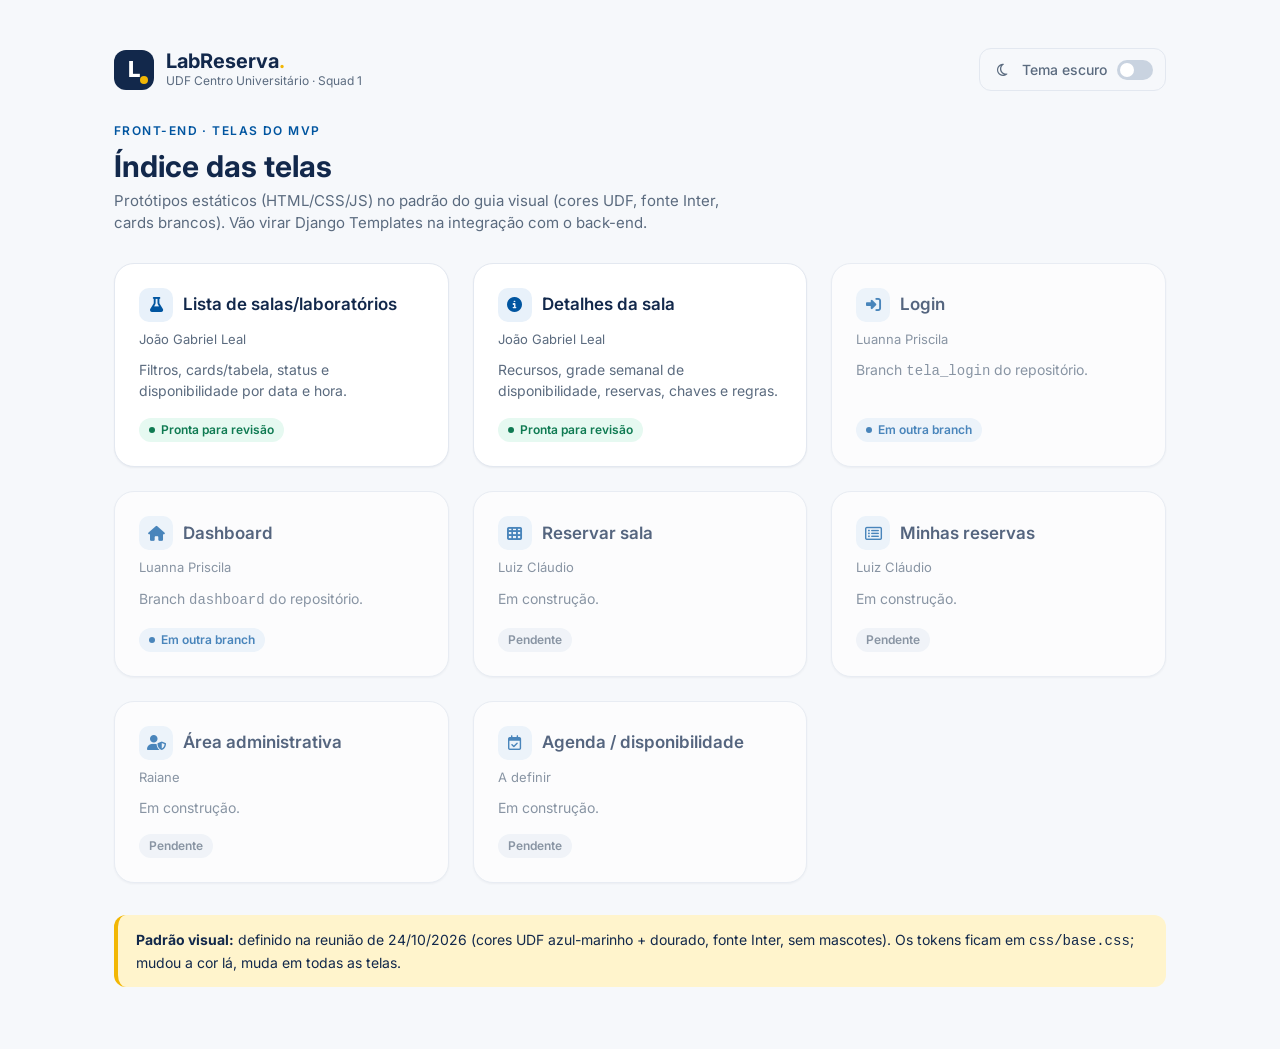
==== commit 120254e0: "Padroniza telas de salas e detalhes no guia visual UDF - Troca Patrick Hand/Plus Jakarta por Inter e" ====
--- a/index.html
+++ b/index.html
@@ -3,299 +3,80 @@
 <head>
   <meta charset="UTF-8">
   <meta name="viewport" content="width=device-width, initial-scale=1.0">
-  <title>Laboratório Livres — Painel</title>
-  <link rel="stylesheet" href="style.css">
-  <!-- Ícones Font Awesome -->
-  <link rel="stylesheet" href="https://cdnjs.cloudflare.com/ajax/libs/font-awesome/6.4.0/css/all.min.css">
-  <!-- Google Fonts: Inter -->
+  <title>LabReserva UDF - Front-end Squad 1</title>
+  <script>/* aplica o tema salvo antes de pintar, evita "flash" */(function(){try{if(localStorage.getItem('labtech_theme')==='dark')document.documentElement.dataset.theme='dark';}catch(e){}})();</script>
   <link rel="preconnect" href="https://fonts.googleapis.com">
   <link rel="preconnect" href="https://fonts.gstatic.com" crossorigin>
-  <link href="https://fonts.googleapis.com/css2?family=Inter:wght@400;500;600;700&display=swap" rel="stylesheet">
+  <link href="https://fonts.googleapis.com/css2?family=Inter:wght@400;500;600;700;800&display=swap" rel="stylesheet">
+  <link rel="stylesheet" href="https://cdnjs.cloudflare.com/ajax/libs/font-awesome/6.4.0/css/all.min.css">
+  <link rel="stylesheet" href="css/base.css">
+  <style>
+    .hub { max-width: 1100px; margin: 0 auto; padding: 48px 24px 64px; }
+    .hub-head { display: flex; align-items: center; justify-content: space-between; gap: 16px; flex-wrap: wrap; margin-bottom: 28px; }
+    .hub-head .logo { padding: 0; }
+    .hub-head .theme-toggle { width: auto; margin: 0; }
+    .hub h1 { font-size: 30px; font-weight: 700; margin-top: 6px; }
+    .hub .lead { color: var(--ink-soft); margin: 6px 0 0; max-width: 70ch; }
+    .hub-grid { display: grid; grid-template-columns: repeat(auto-fill, minmax(280px, 1fr)); gap: 24px; margin-top: 28px; }
+    .hub .panel { display: flex; flex-direction: column; gap: 8px; text-decoration: none; }
+    .hub .panel h3 { font-size: 17px; }
+    .hub .panel .who { font-size: 13px; color: var(--ink-soft); }
+    .hub .panel.light { opacity: .7; }
+    .hub .panel.light:hover { opacity: 1; }
+    .hub .panel .st { margin-top: auto; padding-top: 6px; }
+    .hub .note { margin-top: 32px; background: var(--udf-gold-soft); border-left: 4px solid var(--udf-gold); border-radius: 12px; padding: 14px 18px; font-size: 14px; }
+    .hub .note a { color: var(--udf-blue); }
+  </style>
 </head>
 <body>
-  <div class="app-shell">
-    
-    <!-- SIDEBAR -->
-    <aside class="sidebar">
-      <div class="brand-mark"><i class="fa-solid fa-flask"></i></div>
-      <nav>
-        <a class="nav-item active" href="#"><span><i class="fa-solid fa-house"></i></span><small>Início</small></a>
-        <a class="nav-item" href="#"><span><i class="fa-solid fa-flask"></i></span><small>Laboratórios</small></a>
-        <a class="nav-item" href="#"><span><i class="fa-regular fa-calendar-check"></i></span><small>Agendamentos</small></a>
-        <a class="nav-item" href="#"><span><i class="fa-regular fa-bookmark"></i></span><small>Solicitações</small></a>
-        <a class="nav-item" href="#"><span><i class="fa-solid fa-desktop"></i></span><small>Retirada de<br> Chaves</small></a>
-        <a class="nav-item" href="#"><span><i class="fa-solid fa-chart-simple"></i></span><small>Devolução de<br> Chaves</small></a>
-        <a class="nav-item" href="#"><span><i class="fa-solid fa-gear"></i></span><small>Configurações</small></a>
-      </nav>
-    </aside>
+  <div class="hub">
+    <div class="hub-head">
+      <div class="logo">
+        <div class="logo-mark">L</div>
+        <div><b>LabReserva<span>.</span></b><small>UDF Centro Universitário · Squad 1</small></div>
+      </div>
+      <button class="theme-toggle" type="button" data-theme-toggle aria-pressed="false"><i class="fa-regular fa-moon"></i><span class="label">Tema escuro</span><span class="switch"></span></button>
+    </div>
 
-    <!-- ÁREA PRINCIPAL -->
-    <main class="main">
-      
-      <!-- TOPBAR -->
-      <header class="topbar">
-        <div class="brand">
-          <div class="flask"><i class="fa-solid fa-flask"></i></div>
-          <div>
-            <h1>LABTECH | LABORATÓRIOS</h1>
-            <p>Sistema de Gestão de Laboratório</p>
-          </div>
-        </div>
+    <span class="eyebrow">Front-end · telas do MVP</span>
+    <h1>Índice das telas</h1>
+    <p class="lead">Protótipos estáticos (HTML/CSS/JS) no padrão do guia visual (cores UDF, fonte Inter, cards brancos). Vão virar Django Templates na integração com o back-end.</p>
 
-        <div class="welcome">
-          <strong>Olá, seja bem-vindo(a)!</strong>
-          <span>Bons estudos :)</span>
-        </div>
+    <div class="hub-grid">
+      <a class="panel hover" href="salas.html">
+        <h3><span class="panel-icon"><i class="fa-solid fa-flask"></i></span> Lista de salas/laboratórios</h3>
+        <span class="who">João Gabriel Leal</span>
+        <p>Filtros, cards/tabela, status e disponibilidade por data e hora.</p>
+        <span class="st"><span class="badge available">Pronta para revisão</span></span>
+      </a>
+      <a class="panel hover" href="sala-detalhes.html?id=1">
+        <h3><span class="panel-icon"><i class="fa-solid fa-circle-info"></i></span> Detalhes da sala</h3>
+        <span class="who">João Gabriel Leal</span>
+        <p>Recursos, grade semanal de disponibilidade, reservas, chaves e regras.</p>
+        <span class="st"><span class="badge available">Pronta para revisão</span></span>
+      </a>
+      <a class="panel hover light" href="https://github.com/squad-1-UDF/front-end/tree/tela_login" target="_blank" rel="noopener">
+        <h3><span class="panel-icon"><i class="fa-solid fa-right-to-bracket"></i></span> Login</h3>
+        <span class="who">Luanna Priscila</span>
+        <p>Branch <code>tela_login</code> do repositório.</p>
+        <span class="st"><span class="badge occupied">Em outra branch</span></span>
+      </a>
+      <a class="panel hover light" href="https://github.com/squad-1-UDF/front-end/tree/dashboard" target="_blank" rel="noopener">
+        <h3><span class="panel-icon"><i class="fa-solid fa-house"></i></span> Dashboard</h3>
+        <span class="who">Luanna Priscila</span>
+        <p>Branch <code>dashboard</code> do repositório.</p>
+        <span class="st"><span class="badge occupied">Em outra branch</span></span>
+      </a>
+      <a class="panel hover light" href="#" data-action="em-breve"><h3><span class="panel-icon"><i class="fa-solid fa-table-cells"></i></span> Reservar sala</h3><span class="who">Luiz Cláudio</span><p>Em construção.</p><span class="st"><span class="badge neutral">Pendente</span></span></a>
+      <a class="panel hover light" href="#" data-action="em-breve"><h3><span class="panel-icon"><i class="fa-regular fa-rectangle-list"></i></span> Minhas reservas</h3><span class="who">Luiz Cláudio</span><p>Em construção.</p><span class="st"><span class="badge neutral">Pendente</span></span></a>
+      <a class="panel hover light" href="#" data-action="em-breve"><h3><span class="panel-icon"><i class="fa-solid fa-user-shield"></i></span> Área administrativa</h3><span class="who">Raiane</span><p>Em construção.</p><span class="st"><span class="badge neutral">Pendente</span></span></a>
+      <a class="panel hover light" href="#" data-action="em-breve"><h3><span class="panel-icon"><i class="fa-regular fa-calendar-check"></i></span> Agenda / disponibilidade</h3><span class="who">A definir</span><p>Em construção.</p><span class="st"><span class="badge neutral">Pendente</span></span></a>
+    </div>
 
-        <!-- GRUPO DIREITO HARMÓNICO COM BOTÃO DE DARK MODE -->
-        <div class="topbar-right">
-          <label class="search">
-            <i class="fa-solid fa-magnifying-glass search-icon"></i>
-            <input placeholder="Buscar...">
-          </label>
-
-          <!-- BOTÃO MUDANÇA DE TEMA -->
-          <button class="theme-toggle-btn" id="themeToggle" title="Alternar Modo Escuro" aria-label="Alternar Tema">
-            <i class="fa-solid fa-moon"></i>
-          </button>
-
-          <button class="bell" aria-label="Notificações">
-            <i class="fa-regular fa-bell"></i>
-            <span class="bell-dot"></span>
-          </button>
-
-          <div class="avatar">
-            <div class="avatar-fallback">US</div>
-          </div>
-        </div>
-      </header>
-
-      <!-- DASHBOARD GRID -->
-      <section class="dashboard">
-
-        <!-- CARD 1: LAB LIVRES -->
-        <article class="panel lab-panel">
-          <h2><span class="gold-icon"><i class="fa-solid fa-flask"></i></span> Laboratório Livres</h2>
-          
-          <div class="lab-stats-top">
-            <div class="lab-count-info">
-              <strong>4/20</strong>
-              <span>laboratórios disponíveis</span>
-            </div>
-            <div class="ring small-ring">
-              <b>20%</b>
-              <span><i class="fa-solid fa-flask"></i></span>
-            </div>
-          </div>
-
-          <div class="lab-map-legend">
-            <span class="legend-item"><i class="dot available"></i> Livre</span>
-            <span class="legend-item"><i class="dot occupied"></i> Ocupado</span>
-            <span class="legend-item"><i class="dot maintenance"></i> Manutenção</span>
-          </div>
-
-          <div class="labs-map-grid">
-            <div class="lab-seat available" title="Lab 01 — Livre"><i class="fa-solid fa-flask"></i><small>01</small></div>
-            <div class="lab-seat occupied" title="Lab 02 — Ocupado"><i class="fa-solid fa-flask"></i><small>02</small></div>
-            <div class="lab-seat occupied" title="Lab 03 — Ocupado"><i class="fa-solid fa-flask"></i><small>03</small></div>
-            <div class="lab-seat available" title="Lab 04 — Livre"><i class="fa-solid fa-flask"></i><small>04</small></div>
-            <div class="lab-seat occupied" title="Lab 05 — Ocupado"><i class="fa-solid fa-flask"></i><small>05</small></div>
-
-            <div class="lab-seat occupied" title="Lab 06 — Ocupado"><i class="fa-solid fa-flask"></i><small>06</small></div>
-            <div class="lab-seat maintenance" title="Lab 07 — Manutenção"><i class="fa-solid fa-flask"></i><small>07</small></div>
-            <div class="lab-seat occupied" title="Lab 08 — Ocupado"><i class="fa-solid fa-flask"></i><small>08</small></div>
-            <div class="lab-seat occupied" title="Lab 09 — Ocupado"><i class="fa-solid fa-flask"></i><small>09</small></div>
-            <div class="lab-seat occupied" title="Lab 10 — Ocupado"><i class="fa-solid fa-flask"></i><small>10</small></div>
-
-            <div class="lab-seat occupied" title="Lab 11 — Ocupado"><i class="fa-solid fa-flask"></i><small>11</small></div>
-            <div class="lab-seat available" title="Lab 12 — Livre"><i class="fa-solid fa-flask"></i><small>12</small></div>
-            <div class="lab-seat occupied" title="Lab 13 — Ocupado"><i class="fa-solid fa-flask"></i><small>13</small></div>
-            <div class="lab-seat occupied" title="Lab 14 — Ocupado"><i class="fa-solid fa-flask"></i><small>14</small></div>
-            <div class="lab-seat maintenance" title="Lab 15 — Manutenção"><i class="fa-solid fa-flask"></i><small>15</small></div>
-
-            <div class="lab-seat occupied" title="Lab 16 — Ocupado"><i class="fa-solid fa-flask"></i><small>16</small></div>
-            <div class="lab-seat occupied" title="Lab 17 — Ocupado"><i class="fa-solid fa-flask"></i><small>17</small></div>
-            <div class="lab-seat occupied" title="Lab 18 — Ocupado"><i class="fa-solid fa-flask"></i><small>18</small></div>
-            <div class="lab-seat available" title="Lab 19 — Livre"><i class="fa-solid fa-flask"></i><small>19</small></div>
-            <div class="lab-seat occupied" title="Lab 20 — Ocupado"><i class="fa-solid fa-flask"></i><small>20</small></div>
-          </div>
-        </article>
-
-        <!-- CARD 2: RESERVAS ATIVAS -->
-        <article class="panel reservation-panel">
-          <h2>
-            <span class="gold-icon"><i class="fa-regular fa-calendar-days"></i></span> 
-            Minhas reservas ativas 
-            <i class="fa-solid fa-chevron-right chevron"></i>
-          </h2>
-          <strong class="metric">3</strong>
-          <p>reservas em andamento</p>
-        </article>
-
-        <!-- CARD 3: MINHA AGENDA -->
-        <article class="panel agenda-panel">
-          <div class="agenda-header">
-            <h2>
-              <span class="gold-icon"><i class="fa-regular fa-calendar-check"></i></span> 
-              Minha agenda 
-            </h2>
-            <span class="agenda-date"><i class="fa-regular fa-calendar"></i> Hoje, 09 de Outubro</span>
-          </div>
-
-          <div class="agenda-body">
-            <ul class="agenda-todo-list">
-              <li>
-                <input type="checkbox" id="task1" checked>
-                <label for="task1"><i class="fa-solid fa-key"></i> Entregar chaves do Lab 02 ao Prof. Silva</label>
-              </li>
-              <li>
-                <input type="checkbox" id="task2">
-                <label for="task2"><i class="fa-solid fa-flask"></i> Laboratório 04 reservado (14:00 - 16:00)</label>
-              </li>
-              <li>
-                <input type="checkbox" id="task3">
-                <label for="task3"><i class="fa-solid fa-clock-rotate-left"></i> Receber devolução da chave do Lab 07</label>
-              </li>
-              <li>
-                <input type="checkbox" id="task4">
-                <label for="task4"><i class="fa-solid fa-vial"></i> Conferir kit de materiais pendente</label>
-              </li>
-            </ul>
-          </div>
-        </article>
-
-        <!-- CARD 4: CHAVES PENDENTES -->
-        <article class="panel keys-panel">
-          <h2>
-            <span class="gold-icon"><i class="fa-solid fa-key"></i></span> 
-            Chaves pendentes 
-            <i class="fa-solid fa-chevron-right chevron"></i>
-          </h2>
-          <strong class="metric">4</strong>
-          <p>chaves aguardando retirada</p>
-          <div class="keys-icon-group">
-            <i class="fa-solid fa-key key-icon-item"></i>
-            <i class="fa-solid fa-key key-icon-item"></i>
-            <i class="fa-solid fa-key key-icon-item"></i>
-            <i class="fa-solid fa-key key-icon-item"></i>
-          </div>
-        </article>
-
-        <!-- CARD 5: SOLICITAÇÕES PENDENTES -->
-        <article class="panel requests-panel">
-          <h2>
-            <span class="gold-icon"><i class="fa-regular fa-file-lines"></i></span> 
-            Solicitações pendentes 
-            <i class="fa-solid fa-chevron-right chevron"></i>
-          </h2>
-          <strong class="metric">2</strong>
-          <p>solicitações<br>em análise</p>
-        </article>
-
-        <!-- CARD 6: NOTIFICAÇÕES -->
-        <article class="panel notifications-full-panel">
-          <h2>
-            <span class="gold-icon"><i class="fa-regular fa-bell"></i></span> Notificações
-          </h2>
-
-          <div class="notice-grid">
-            <div class="notice">
-              <span class="notice-icon"><i class="fa-solid fa-flask"></i></span>
-              <div><b>Nova reserva</b><small>Laboratório 2 · 10:25</small></div>
-              <i class="fa-solid fa-chevron-right arrow"></i>
-            </div>
-            <div class="notice">
-              <span class="notice-icon"><i class="fa-solid fa-key"></i></span>
-              <div><b>Registro de retirada</b><small>Chave 03 · 09:47</small></div>
-              <i class="fa-solid fa-chevron-right arrow"></i>
-            </div>
-            <div class="notice">
-              <span class="notice-icon"><i class="fa-regular fa-calendar"></i></span>
-              <div><b>Agenda completa</b><small>Hoje · 08:00</small></div>
-              <i class="fa-solid fa-chevron-right arrow"></i>
-            </div>
-            <div class="notice">
-              <span class="notice-icon"><i class="fa-regular fa-file-lines"></i></span>
-              <div><b>Solicitação de material</b><small>Pipeta · 08:12</small></div>
-              <i class="fa-solid fa-chevron-right arrow"></i>
-            </div>
-            <div class="notice">
-              <span class="notice-icon"><i class="fa-regular fa-bell"></i></span>
-              <div><b>Lembrete</b><small>Reunião de equipe · 07:50</small></div>
-              <i class="fa-solid fa-chevron-right arrow"></i>
-            </div>
-          </div>
-          
-          <a class="see-all" href="#">Ver todas <i class="fa-solid fa-arrow-right"></i></a>
-        </article>
-
-        <!-- CARD 7: OPÇÕES -->
-        <article class="panel options-panel-standalone">
-          <h2><span class="gold-icon"><i class="fa-solid fa-sliders"></i></span> Opções</h2>
-          
-          <div class="quick-actions-vertical">
-            <button class="action-btn-large">
-              <i class="fa-regular fa-calendar-plus"></i>
-              <span>Nova Reserva</span>
-            </button>
-            <button class="action-btn-large">
-              <i class="fa-solid fa-key"></i>
-              <span>Retirada</span>
-            </button>
-            <button class="action-btn-large">
-              <i class="fa-regular fa-calendar-days"></i>
-              <span>Agenda Completa</span>
-            </button>
-          </div>
-        </article>
-
-        <!-- CARD 8: BRASÃO DA UDF -->
-        <article class="panel forest-panel" aria-label="Painel UDF">
-          <div class="udf-container">
-            <a href="https://www.udf.edu.br/" target="_blank">
-              <img src="assets/udf-logo.png" alt="Logótipo UDF Centro Universitário" class="udf-logo-img">
-            </a>
-          </div>
-        </article>
-
-      </section>
-
-      <!-- RODAPÉ -->
-      <footer>
-        <div class="footer-left">
-          <span>UDF</span> Organização <i>•</i> Pesquisa <i>•</i> Conhecimento
-        </div>
-        <em>Pequenos passos, grandes descobertas</em>
-      </footer>
-    </main>
+    <div class="note"><b>Padrão visual:</b> definido na reunião de 24/10/2026 (cores UDF azul-marinho + dourado, fonte Inter, sem mascotes). Os tokens ficam em <code>css/base.css</code>; mudou a cor lá, muda em todas as telas.</div>
   </div>
 
-  <!-- SCRIPT PARA INTERAÇÃO DO DARK MODE -->
-  <script>
-    const themeToggle = document.getElementById('themeToggle');
-    const body = document.body;
-    const icon = themeToggle.querySelector('i');
-
-    const savedTheme = localStorage.getItem('labtech_theme');
-    if (savedTheme === 'dark') {
-      body.classList.add('dark-mode');
-      icon.classList.remove('fa-moon');
-      icon.classList.add('fa-sun');
-    }
-
-    themeToggle.addEventListener('click', () => {
-      body.classList.toggle('dark-mode');
-      
-      if (body.classList.contains('dark-mode')) {
-        localStorage.setItem('labtech_theme', 'dark');
-        icon.classList.remove('fa-moon');
-        icon.classList.add('fa-sun');
-      } else {
-        localStorage.setItem('labtech_theme', 'light');
-        icon.classList.remove('fa-sun');
-        icon.classList.add('fa-moon');
-      }
-    });
-  </script>
+  <div class="toast" id="toast" role="status"></div>
+  <script src="js/common.js"></script>
 </body>
 </html>
--- a/css/base.css
+++ b/css/base.css
@@ -0,0 +1,325 @@
+/* ============================================================
+   LabReserva UDF - base compartilhada
+   Tokens, shell (sidebar 260px / topbar 64px) e componentes.
+   Segue o GUIA-VISUAL (reunião de 24/10/2026): cores UDF
+   (azul-marinho + dourado), fonte Inter, cards brancos, sem mascotes.
+   Específicos de cada página ficam em css/<pagina>.css
+   ============================================================ */
+
+:root {
+  /* marca */
+  --udf-navy: #12284b;
+  --udf-navy-deep: #0a172c;
+  --udf-blue: #0055a0;
+  --udf-sky: #8cc1e9;
+  --udf-mist: #e8f1fa;
+  --udf-gold: #f2b705;
+  --udf-gold-deep: #c99700;
+  --udf-gold-soft: #fff4cc;
+
+  /* neutros */
+  --bg: #f6f8fb;
+  --surface: #ffffff;
+  --surface-2: #eef2f7;
+  --border: #e3e8f0;
+  --border-strong: #c9d3e0;
+  --ink: #12284b;
+  --ink-soft: #5b6b7f;
+  --ink-faint: #8a98aa;
+
+  /* status */
+  --ok: #34d399;      --ok-soft: #e6f9f1;     --ok-text: #0f7a52;
+  --busy: #8cc1e9;    --busy-soft: #e8f1fa;   --busy-text: #0055a0;
+  --warn: #f59e0b;    --warn-soft: #fff4e0;   --warn-text: #9a5b00;
+  --danger: #ef4444;  --danger-soft: #fde8e8; --danger-text: #b42318;
+
+  /* capas por tipo de espaço */
+  --cover-lab: #e8f1fa;      --cover-lab-text: #0055a0;
+  --cover-study: #fff4cc;    --cover-study-text: #9a6b00;
+  --cover-meeting: #eef2f7;  --cover-meeting-text: #12284b;
+  --cover-aud: #e6f9f1;      --cover-aud-text: #0f7a52;
+
+  --radius-lg: 20px;
+  --radius-md: 12px;
+  --radius-sm: 8px;
+  --shadow: 0 8px 24px rgba(18, 40, 75, .08);
+  --shadow-sm: 0 1px 2px rgba(18, 40, 75, .06);
+  --font-sans: 'Inter', system-ui, -apple-system, 'Segoe UI', sans-serif;
+
+  --sidebar-w: 260px;
+  --topbar-h: 64px;
+  --content-max: 1280px;
+}
+
+[data-theme="dark"] {
+  --bg: #0a172c;
+  --surface: #12284b;
+  --surface-2: #183459;
+  --border: #244268;
+  --border-strong: #35578a;
+  --ink: #f2f6fb;
+  --ink-soft: #a3c4dc;
+  --ink-faint: #6f8bab;
+  --udf-mist: #183459;
+  --udf-gold-soft: #3a2f0a;
+  --ok-soft: #0f3d2e;     --ok-text: #6ee7b7;
+  --busy-soft: #16365c;   --busy-text: #a9d4f5;
+  --warn-soft: #3d2a06;   --warn-text: #fbbf24;
+  --danger-soft: #3f1515; --danger-text: #f87171;
+  --cover-lab: #16365c;     --cover-lab-text: #a9d4f5;
+  --cover-study: #3a2f0a;   --cover-study-text: #fbbf24;
+  --cover-meeting: #183459; --cover-meeting-text: #f2f6fb;
+  --cover-aud: #0f3d2e;     --cover-aud-text: #6ee7b7;
+  --shadow: 0 8px 24px rgba(0, 0, 0, .35);
+  --shadow-sm: 0 1px 2px rgba(0, 0, 0, .3);
+}
+
+/* ---------- RESET ---------- */
+*, *::before, *::after { box-sizing: border-box; }
+html { color-scheme: light; }
+[data-theme="dark"] { color-scheme: dark; }
+body {
+  margin: 0; min-height: 100vh;
+  font-family: var(--font-sans); font-size: 15px; line-height: 1.5;
+  color: var(--ink); background: var(--bg);
+  -webkit-font-smoothing: antialiased;
+  transition: background-color .25s ease, color .25s ease;
+}
+button, input, select, textarea { font: inherit; color: inherit; }
+a { color: inherit; }
+img { max-width: 100%; }
+h1, h2, h3, h4 { margin: 0; line-height: 1.2; }
+
+/* ---------- SHELL ---------- */
+.app-shell { min-height: 100vh; display: flex; width: 100%; }
+
+/* ---------- SIDEBAR (260px, com texto e seções) ---------- */
+.sidebar {
+  width: var(--sidebar-w); flex: 0 0 var(--sidebar-w);
+  position: sticky; top: 0; height: 100vh;
+  display: flex; flex-direction: column; gap: 4px;
+  padding: 20px 16px 16px;
+  background: var(--surface); border-right: 1px solid var(--border);
+  overflow-y: auto;
+}
+.logo { display: flex; align-items: center; gap: 12px; text-decoration: none; color: var(--ink); padding: 4px 8px 16px; }
+.logo-mark {
+  width: 40px; height: 40px; border-radius: 12px; flex-shrink: 0;
+  background: var(--udf-navy); color: #fff; font-weight: 800; font-size: 22px;
+  display: grid; place-items: center; position: relative;
+}
+[data-theme="dark"] .logo-mark { background: var(--udf-blue); }
+.logo-mark::after { content: ""; position: absolute; right: 6px; bottom: 6px; width: 8px; height: 8px; border-radius: 50%; background: var(--udf-gold); }
+.logo b { font-size: 20px; font-weight: 700; display: block; line-height: 1.1; }
+.logo b span { color: var(--udf-gold); }
+.logo small { display: block; color: var(--ink-soft); font-size: 12px; font-weight: 400; }
+
+.nav-section { font-size: 11px; font-weight: 700; letter-spacing: .14em; text-transform: uppercase; color: var(--ink-faint); margin: 14px 12px 4px; }
+.sidebar nav { display: flex; flex-direction: column; gap: 2px; }
+.nav-item {
+  display: flex; align-items: center; gap: 12px;
+  padding: 10px 12px; border-radius: 12px;
+  color: var(--ink-soft); font-weight: 500; font-size: 14px; text-decoration: none;
+  transition: background .15s, color .15s;
+}
+.nav-item i { width: 20px; text-align: center; font-size: 15px; }
+.nav-item:hover { background: var(--surface-2); color: var(--ink); }
+.nav-item.active { background: var(--udf-mist); color: var(--udf-navy); font-weight: 600; }
+[data-theme="dark"] .nav-item.active { color: #fff; }
+.nav-item.active i { color: var(--udf-blue); }
+[data-theme="dark"] .nav-item.active i { color: var(--udf-sky); }
+
+.sidebar-promo {
+  margin-top: auto; background: var(--udf-mist); border-radius: 14px; padding: 14px;
+  font-size: 12.5px; color: var(--ink-soft); line-height: 1.4;
+}
+.sidebar-promo i { color: var(--udf-blue); }
+[data-theme="dark"] .sidebar-promo i { color: var(--udf-gold); }
+.sidebar-promo b { display: block; color: var(--ink); font-size: 13.5px; margin: 6px 0 2px; }
+
+.theme-toggle {
+  display: flex; align-items: center; gap: 10px; width: 100%;
+  margin-top: 10px; padding: 10px 12px; border-radius: 12px;
+  background: transparent; border: 1px solid var(--border); cursor: pointer;
+  color: var(--ink-soft); font-size: 14px; font-weight: 500; text-align: left;
+}
+.theme-toggle:hover { background: var(--surface-2); color: var(--ink); }
+.theme-toggle i { width: 20px; text-align: center; }
+.theme-toggle .switch { margin-left: auto; width: 36px; height: 20px; border-radius: 999px; background: var(--border-strong); position: relative; transition: .2s; flex-shrink: 0; }
+.theme-toggle .switch::after { content: ""; position: absolute; top: 3px; left: 3px; width: 14px; height: 14px; border-radius: 50%; background: #fff; transition: .2s; }
+[data-theme="dark"] .theme-toggle .switch { background: var(--udf-blue); }
+[data-theme="dark"] .theme-toggle .switch::after { left: 19px; }
+
+.sidebar-user { display: flex; align-items: center; gap: 10px; padding: 12px 8px 0; margin-top: 6px; border-top: 1px solid var(--border); }
+.avatar {
+  width: 38px; height: 38px; border-radius: 50%; flex-shrink: 0;
+  background: var(--udf-mist); color: var(--udf-navy); font-weight: 700; font-size: 13px;
+  display: grid; place-items: center; overflow: hidden;
+}
+[data-theme="dark"] .avatar { color: #fff; }
+.sidebar-user b { display: block; font-size: 13.5px; }
+.sidebar-user span { display: block; font-size: 12px; color: var(--ink-soft); }
+
+/* ---------- MAIN / TOPBAR ---------- */
+.main { min-width: 0; flex: 1; display: flex; flex-direction: column; }
+.topbar {
+  height: var(--topbar-h); position: sticky; top: 0; z-index: 20;
+  display: flex; align-items: center; justify-content: space-between; gap: 16px;
+  padding: 0 32px; background: var(--surface); border-bottom: 1px solid var(--border);
+}
+.breadcrumb { display: flex; align-items: center; gap: 8px; font-size: 14px; color: var(--ink-soft); flex-wrap: wrap; min-width: 0; }
+.breadcrumb a { color: var(--ink-soft); text-decoration: none; }
+.breadcrumb a:hover { color: var(--udf-blue); text-decoration: underline; }
+.breadcrumb i { font-size: 10px; color: var(--ink-faint); }
+.breadcrumb .current { color: var(--ink); font-weight: 500; }
+.topbar-right { display: flex; align-items: center; gap: 12px; flex-shrink: 0; }
+.topbar-date { display: flex; align-items: center; gap: 8px; font-size: 14px; color: var(--ink-soft); white-space: nowrap; }
+.topbar-date::before { content: ""; width: 7px; height: 7px; border-radius: 50%; background: var(--ok); box-shadow: 0 0 0 3px var(--ok-soft); }
+.search { height: 40px; width: 240px; display: flex; align-items: center; gap: 10px; padding: 0 14px; border: 1px solid var(--border-strong); border-radius: 12px; background: var(--surface); }
+.search:focus-within { border-color: var(--udf-blue); box-shadow: 0 0 0 3px rgba(0, 85, 160, .18); }
+.search-icon { color: var(--ink-faint); font-size: 14px; }
+.search input { width: 100%; background: transparent; border: 0; outline: 0; font-size: 14px; color: var(--ink); }
+.search input::placeholder { color: var(--ink-faint); }
+.bell { width: 40px; height: 40px; border-radius: 12px; border: 1px solid var(--border); background: var(--surface); color: var(--ink-soft); font-size: 16px; position: relative; cursor: pointer; display: grid; place-items: center; }
+.bell:hover { background: var(--surface-2); color: var(--ink); }
+.bell-dot { position: absolute; top: 9px; right: 10px; width: 7px; height: 7px; background: var(--udf-gold); border-radius: 50%; }
+
+.content { width: 100%; max-width: var(--content-max); margin: 0 auto; padding: 32px; flex: 1; }
+
+/* ---------- CABEÇALHO DE PÁGINA ---------- */
+.eyebrow { font-size: 12px; font-weight: 600; letter-spacing: .12em; text-transform: uppercase; color: var(--udf-blue); }
+[data-theme="dark"] .eyebrow { color: var(--udf-sky); }
+.page-head { display: flex; align-items: flex-end; justify-content: space-between; gap: 16px; flex-wrap: wrap; margin-bottom: 24px; }
+.page-head h1 { font-size: 30px; font-weight: 700; margin-top: 4px; }
+.page-head .subtitle { margin: 4px 0 0; color: var(--ink-soft); font-size: 15px; }
+.page-actions { display: flex; gap: 10px; flex-wrap: wrap; }
+
+/* ---------- CARD (branco, borda, cantos 20px) ---------- */
+.panel {
+  position: relative; background: var(--surface); color: var(--ink);
+  border: 1px solid var(--border); border-radius: var(--radius-lg);
+  padding: 24px; box-shadow: var(--shadow-sm);
+}
+.panel h2, .panel h3 { display: flex; align-items: center; gap: 10px; font-size: 18px; font-weight: 600; }
+.panel p { font-size: 14px; margin: 2px 0; color: var(--ink-soft); }
+.panel-icon { width: 34px; height: 34px; border-radius: 10px; display: grid; place-items: center; background: var(--udf-mist); color: var(--udf-blue); font-size: 15px; flex-shrink: 0; }
+[data-theme="dark"] .panel-icon { color: var(--udf-sky); }
+.panel-head { display: flex; align-items: center; justify-content: space-between; gap: 10px; border-bottom: 1px solid var(--border); padding-bottom: 12px; margin-bottom: 14px; flex-wrap: wrap; }
+.panel.hover { transition: transform .18s, box-shadow .18s; }
+.panel.hover:hover { transform: translateY(-2px); box-shadow: var(--shadow); }
+
+/* ---------- BOTÕES (40px, cantos 12px) ---------- */
+.btn {
+  display: inline-flex; align-items: center; justify-content: center; gap: 8px;
+  height: 40px; padding: 0 18px; border-radius: var(--radius-md);
+  border: 1px solid transparent; font-size: 14px; font-weight: 600;
+  cursor: pointer; text-decoration: none; white-space: nowrap; line-height: 1;
+  transition: background .18s, transform .18s, box-shadow .18s, border-color .18s;
+}
+.btn:focus-visible { outline: 3px solid rgba(0, 85, 160, .35); outline-offset: 2px; }
+.btn-primary { background: var(--udf-navy); color: #fff; }
+.btn-primary:hover { background: var(--udf-navy-deep); transform: translateY(-1px); box-shadow: var(--shadow); }
+[data-theme="dark"] .btn-primary { background: var(--udf-blue); }
+[data-theme="dark"] .btn-primary:hover { background: #0a6ac4; }
+.btn-secondary, .btn-outline { background: transparent; color: var(--ink); border-color: var(--border-strong); }
+.btn-secondary:hover, .btn-outline:hover { background: var(--surface-2); }
+.btn-gold { background: var(--udf-gold); color: #12284b; }
+.btn-gold:hover { background: var(--udf-gold-deep); transform: translateY(-1px); }
+.btn-ghost { background: transparent; color: var(--ink-soft); }
+.btn-ghost:hover { background: var(--surface-2); color: var(--ink); }
+.btn-link { background: none; color: var(--udf-blue); padding: 0; height: auto; }
+.btn-link:hover { text-decoration: underline; }
+.btn-danger { background: var(--danger); color: #fff; }
+.btn-danger:hover { background: #c53030; }
+.btn-sm { height: 34px; padding: 0 12px; font-size: 13px; border-radius: 10px; }
+.btn[disabled], .btn.is-disabled { background: var(--surface-2); color: var(--ink-faint); border-color: transparent; cursor: not-allowed; pointer-events: none; transform: none; box-shadow: none; }
+
+.icon-btn { width: 36px; height: 36px; border-radius: 10px; border: 1px solid var(--border-strong); background: var(--surface); color: var(--ink-soft); display: grid; place-items: center; cursor: pointer; }
+.icon-btn:hover { background: var(--surface-2); color: var(--ink); }
+.icon-btn.active { background: var(--udf-navy); color: #fff; border-color: var(--udf-navy); }
+[data-theme="dark"] .icon-btn.active { background: var(--udf-blue); border-color: var(--udf-blue); }
+
+/* ---------- CAMPOS (44px, cantos 12px) ---------- */
+.field { display: flex; flex-direction: column; gap: 6px; min-width: 0; }
+.field label { font-size: 12px; font-weight: 600; color: var(--ink); }
+.field .control { display: flex; align-items: center; gap: 10px; height: 44px; padding: 0 14px; border: 1px solid var(--border-strong); border-radius: var(--radius-md); background: var(--surface); transition: border-color .15s, box-shadow .15s; }
+.field .control i { color: var(--ink-faint); font-size: 14px; }
+.field input, .field select { border: 0; outline: 0; background: transparent; width: 100%; color: var(--ink); font-size: 15px; min-width: 0; }
+.field .control:focus-within { border-color: var(--udf-blue); box-shadow: 0 0 0 3px rgba(0, 85, 160, .18); }
+.field .control:focus-within i { color: var(--udf-blue); }
+select.field-select { height: 40px; border: 1px solid var(--border-strong); border-radius: 10px; background: var(--surface); padding: 0 10px; color: var(--ink); font-size: 14px; }
+
+/* ---------- BADGES DE STATUS (pílula) ---------- */
+.badge { display: inline-flex; align-items: center; gap: 6px; height: 24px; padding: 0 10px; border-radius: 999px; font-size: 12px; font-weight: 600; white-space: nowrap; }
+.badge::before { content: ""; width: 6px; height: 6px; border-radius: 50%; background: currentColor; }
+.badge.available   { background: var(--ok-soft);     color: var(--ok-text); }
+.badge.occupied    { background: var(--busy-soft);   color: var(--busy-text); }
+.badge.reserved    { background: var(--warn-soft);   color: var(--warn-text); }
+.badge.maintenance { background: var(--danger-soft); color: var(--danger-text); }
+.badge.neutral     { background: var(--surface-2);   color: var(--ink-soft); }
+.badge.neutral::before { display: none; }
+
+/* legenda */
+.legend { display: flex; gap: 14px; flex-wrap: wrap; align-items: center; font-size: 13px; color: var(--ink-soft); }
+.legend-item { display: flex; align-items: center; gap: 6px; }
+.dot { display: inline-block; width: 9px; height: 9px; border-radius: 50%; }
+.dot.available   { background: var(--ok); }
+.dot.occupied    { background: var(--busy); }
+.dot.reserved    { background: var(--warn); }
+.dot.maintenance { background: var(--danger); }
+
+/* chips (cantos 8px) */
+.chips { display: flex; flex-wrap: wrap; gap: 6px; }
+.chip { display: inline-flex; align-items: center; gap: 6px; height: 26px; padding: 0 10px; border-radius: var(--radius-sm); font-size: 12px; font-weight: 500; background: var(--surface-2); color: var(--ink-soft); border: 1px solid var(--border); white-space: nowrap; }
+.chip.on { background: var(--udf-mist); color: var(--udf-navy); border-color: var(--udf-sky); }
+[data-theme="dark"] .chip.on { color: #fff; }
+
+/* ---------- TABELA ---------- */
+.table-wrap { overflow-x: auto; border: 1px solid var(--border); border-radius: var(--radius-md); background: var(--surface); }
+table.table { width: 100%; border-collapse: collapse; font-size: 14px; }
+.table th, .table td { padding: 12px 14px; text-align: left; border-bottom: 1px solid var(--border); vertical-align: middle; }
+.table th { background: var(--surface-2); color: var(--ink-soft); font-weight: 600; font-size: 12px; text-transform: uppercase; letter-spacing: .06em; white-space: nowrap; }
+.table tbody tr:hover { background: var(--udf-mist); }
+.table tbody tr:last-child td { border-bottom: 0; }
+
+/* ---------- UTILITÁRIOS ---------- */
+.muted { color: var(--ink-soft); }
+.row { display: flex; align-items: center; gap: 10px; flex-wrap: wrap; }
+.spacer { flex: 1; }
+.empty-state { text-align: center; padding: 48px 20px; color: var(--ink-soft); border: 1px dashed var(--border-strong); border-radius: var(--radius-lg); background: var(--surface); }
+.empty-state i { font-size: 36px; color: var(--udf-blue); margin-bottom: 12px; display: block; }
+.empty-state b { color: var(--ink); font-weight: 600; }
+.sr-only { position: absolute; width: 1px; height: 1px; overflow: hidden; clip: rect(0 0 0 0); white-space: nowrap; }
+
+/* toast para ações ainda sem back-end */
+.toast { position: fixed; left: 50%; bottom: 24px; transform: translateX(-50%) translateY(20px); background: var(--udf-navy); color: #fff; padding: 12px 18px; border-radius: 12px; box-shadow: var(--shadow); opacity: 0; pointer-events: none; transition: all .25s; z-index: 50; font-size: 14px; font-weight: 500; display: flex; align-items: center; gap: 10px; max-width: calc(100vw - 32px); }
+.toast.show { opacity: 1; transform: translateX(-50%) translateY(0); }
+.toast i { color: var(--udf-gold); }
+
+/* ---------- RODAPÉ ---------- */
+footer.page-footer { display: flex; align-items: center; justify-content: space-between; gap: 10px; flex-wrap: wrap; padding: 16px 32px; border-top: 1px solid var(--border); font-size: 13px; color: var(--ink-soft); }
+footer.page-footer b { color: var(--ink); font-weight: 600; }
+
+/* ---------- RESPONSIVO (< 900px: sidebar vira barra no topo) ---------- */
+@media (max-width: 900px) {
+  .app-shell { flex-direction: column; }
+  .sidebar { width: 100%; flex: 0 0 auto; height: auto; position: sticky; top: 0; z-index: 30; flex-direction: row; align-items: center; gap: 8px; padding: 8px 12px; border-right: 0; border-bottom: 1px solid var(--border); overflow: visible; }
+  .logo { padding: 0 4px; gap: 8px; }
+  .logo-mark { width: 34px; height: 34px; font-size: 18px; border-radius: 10px; }
+  .logo b { font-size: 16px; }
+  .logo small, .nav-section, .sidebar-promo, .sidebar-user, .theme-toggle .label, .theme-toggle .switch { display: none; }
+  .sidebar nav { flex-direction: row; gap: 2px; margin-left: auto; overflow-x: auto; scrollbar-width: none; }
+  .sidebar nav::-webkit-scrollbar { display: none; }
+  .nav-item { padding: 8px 10px; border-radius: 10px; }
+  .nav-item .label { display: none; }
+  .nav-item i { font-size: 16px; }
+  .theme-toggle { width: 38px; height: 38px; margin: 0; padding: 0; justify-content: center; flex-shrink: 0; }
+  .topbar { height: auto; min-height: 56px; padding: 10px 16px; flex-wrap: wrap; }
+  .topbar-date { display: none; }
+  .search { width: 100%; order: 3; }
+  .topbar-right { flex: 1; justify-content: flex-end; }
+  .content { padding: 20px 16px; }
+  .page-head h1 { font-size: 24px; }
+  .panel { padding: 18px; border-radius: 16px; }
+  footer.page-footer { padding: 14px 16px; justify-content: center; text-align: center; }
+}
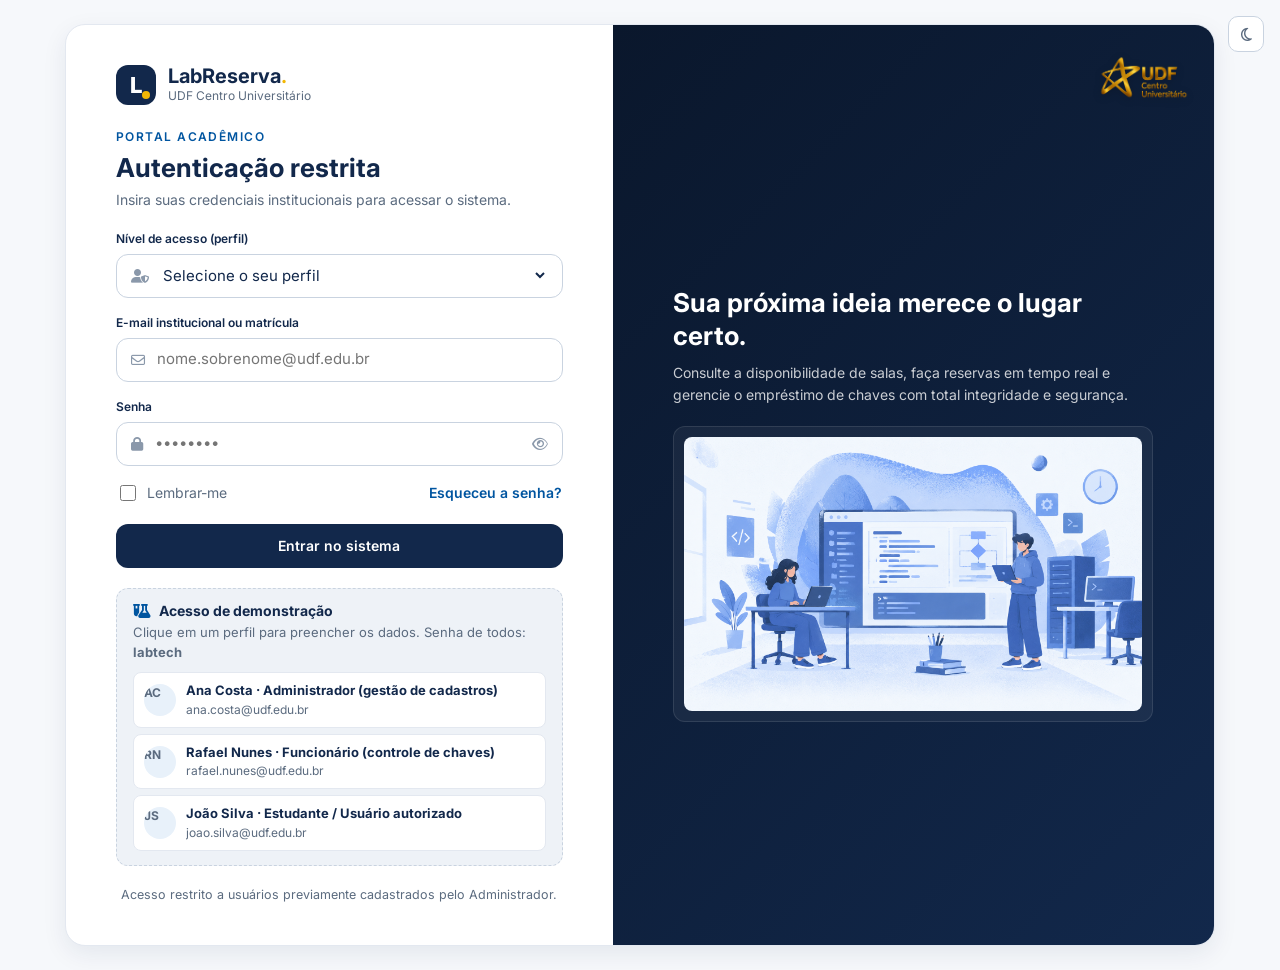
==== commit 5c629618: "feat: integra todas as telas do front em um padrão único Junta as telas das branches tela_login e da" ====
--- a/index.html
+++ b/index.html
@@ -1,82 +1,92 @@
 <!DOCTYPE html>
+<!-- Tela: Início (dashboard). Autoria original: Luanna Priscila (branch dashboard). Padronizada na integração. -->
 <html lang="pt-BR">
 <head>
   <meta charset="UTF-8">
   <meta name="viewport" content="width=device-width, initial-scale=1.0">
-  <title>LabReserva UDF - Front-end Squad 1</title>
-  <script>/* aplica o tema salvo antes de pintar, evita "flash" */(function(){try{if(localStorage.getItem('labtech_theme')==='dark')document.documentElement.dataset.theme='dark';}catch(e){}})();</script>
+  <title>Início - LabReserva UDF</title>
+  <script>(function(){try{if(localStorage.getItem('labtech_theme')==='dark')document.documentElement.dataset.theme='dark';}catch(e){}})();</script>
   <link rel="preconnect" href="https://fonts.googleapis.com">
   <link rel="preconnect" href="https://fonts.gstatic.com" crossorigin>
   <link href="https://fonts.googleapis.com/css2?family=Inter:wght@400;500;600;700;800&display=swap" rel="stylesheet">
   <link rel="stylesheet" href="https://cdnjs.cloudflare.com/ajax/libs/font-awesome/6.4.0/css/all.min.css">
   <link rel="stylesheet" href="css/base.css">
-  <style>
-    .hub { max-width: 1100px; margin: 0 auto; padding: 48px 24px 64px; }
-    .hub-head { display: flex; align-items: center; justify-content: space-between; gap: 16px; flex-wrap: wrap; margin-bottom: 28px; }
-    .hub-head .logo { padding: 0; }
-    .hub-head .theme-toggle { width: auto; margin: 0; }
-    .hub h1 { font-size: 30px; font-weight: 700; margin-top: 6px; }
-    .hub .lead { color: var(--ink-soft); margin: 6px 0 0; max-width: 70ch; }
-    .hub-grid { display: grid; grid-template-columns: repeat(auto-fill, minmax(280px, 1fr)); gap: 24px; margin-top: 28px; }
-    .hub .panel { display: flex; flex-direction: column; gap: 8px; text-decoration: none; }
-    .hub .panel h3 { font-size: 17px; }
-    .hub .panel .who { font-size: 13px; color: var(--ink-soft); }
-    .hub .panel.light { opacity: .7; }
-    .hub .panel.light:hover { opacity: 1; }
-    .hub .panel .st { margin-top: auto; padding-top: 6px; }
-    .hub .note { margin-top: 32px; background: var(--udf-gold-soft); border-left: 4px solid var(--udf-gold); border-radius: 12px; padding: 14px 18px; font-size: 14px; }
-    .hub .note a { color: var(--udf-blue); }
-  </style>
+  <link rel="stylesheet" href="css/dashboard.css">
 </head>
-<body>
-  <div class="hub">
-    <div class="hub-head">
-      <div class="logo">
-        <div class="logo-mark">L</div>
-        <div><b>LabReserva<span>.</span></b><small>UDF Centro Universitário · Squad 1</small></div>
+<body data-page="inicio" data-title="Início" data-roles="">
+  <div class="app-shell">
+    <aside class="sidebar" id="app-sidebar"></aside>
+    <main class="main">
+      <header class="topbar" id="app-topbar"></header>
+      <div class="content">
+
+        <div class="page-head">
+          <div>
+            <span class="eyebrow">LabTech | Laboratórios</span>
+            <h1 id="saudacao">Olá!</h1>
+            <p class="subtitle">Seja bem-vindo(a)! Acompanhe laboratórios, reservas e chaves em um só lugar. Bons estudos :)</p>
+          </div>
+        </div>
+
+        <section class="dash-grid" aria-label="Resumo">
+
+          <!-- CARD 1: laboratórios livres (mapa de salas) -->
+          <article class="panel dash-labs">
+            <h2><span class="panel-icon"><i class="fa-solid fa-flask"></i></span> Laboratórios livres</h2>
+            <div id="labsConteudo"><div class="loading">Carregando salas...</div></div>
+          </article>
+
+          <!-- CARD 2: minhas reservas ativas -->
+          <a class="panel hover dash-metric dash-reservas" href="minhas-reservas.html">
+            <h2><span class="panel-icon"><i class="fa-regular fa-calendar-days"></i></span> Minhas reservas ativas <i class="fa-solid fa-chevron-right chevron" aria-hidden="true"></i></h2>
+            <strong class="metric" id="qtdReservas">–</strong>
+            <p id="qtdReservasTxt">carregando...</p>
+          </a>
+
+          <!-- CARD 3: chaves emprestadas (gestão) ou próxima reserva (estudante) -->
+          <article class="panel dash-metric dash-chaves" id="cardChaves">
+            <div class="loading">Carregando...</div>
+          </article>
+
+          <!-- CARD 4: ações rápidas -->
+          <article class="panel dash-acoes">
+            <h2><span class="panel-icon"><i class="fa-solid fa-bolt"></i></span> Ações rápidas</h2>
+            <div class="quick-actions" id="acoesRapidas"></div>
+          </article>
+
+          <!-- CARD 5: minha agenda -->
+          <article class="panel dash-agenda">
+            <div class="panel-head">
+              <h2><span class="panel-icon"><i class="fa-regular fa-calendar-check"></i></span> Minha agenda</h2>
+              <span class="agenda-date"><i class="fa-regular fa-calendar"></i> <span id="agendaHoje"></span></span>
+            </div>
+            <div id="agendaConteudo"><div class="loading">Carregando agenda...</div></div>
+          </article>
+
+          <!-- CARD 6: notificações / atividade recente -->
+          <article class="panel dash-notificacoes">
+            <div class="panel-head">
+              <h2><span class="panel-icon"><i class="fa-regular fa-bell"></i></span> Atividade recente</h2>
+              <a class="btn btn-link" id="verTodas" href="minhas-reservas.html">Ver todas <i class="fa-solid fa-arrow-right"></i></a>
+            </div>
+            <div id="notificacoesConteudo"><div class="loading">Carregando...</div></div>
+          </article>
+
+          <!-- CARD 7: brasão da UDF -->
+          <a class="panel dash-udf" href="https://www.udf.edu.br/" target="_blank" rel="noopener" aria-label="Site da UDF Centro Universitário (abre em nova aba)">
+            <img src="assets/logo-udf.png" alt="UDF Centro Universitário">
+          </a>
+
+        </section>
       </div>
-      <button class="theme-toggle" type="button" data-theme-toggle aria-pressed="false"><i class="fa-regular fa-moon"></i><span class="label">Tema escuro</span><span class="switch"></span></button>
-    </div>
+      <footer class="page-footer" id="app-footer"></footer>
+    </main>
+  </div>
+  <div class="toast" id="toast" role="status" aria-live="polite"></div>
 
-    <span class="eyebrow">Front-end · telas do MVP</span>
-    <h1>Índice das telas</h1>
-    <p class="lead">Protótipos estáticos (HTML/CSS/JS) no padrão do guia visual (cores UDF, fonte Inter, cards brancos). Vão virar Django Templates na integração com o back-end.</p>
-
-    <div class="hub-grid">
-      <a class="panel hover" href="salas.html">
-        <h3><span class="panel-icon"><i class="fa-solid fa-flask"></i></span> Lista de salas/laboratórios</h3>
-        <span class="who">João Gabriel Leal</span>
-        <p>Filtros, cards/tabela, status e disponibilidade por data e hora.</p>
-        <span class="st"><span class="badge available">Pronta para revisão</span></span>
-      </a>
-      <a class="panel hover" href="sala-detalhes.html?id=1">
-        <h3><span class="panel-icon"><i class="fa-solid fa-circle-info"></i></span> Detalhes da sala</h3>
-        <span class="who">João Gabriel Leal</span>
-        <p>Recursos, grade semanal de disponibilidade, reservas, chaves e regras.</p>
-        <span class="st"><span class="badge available">Pronta para revisão</span></span>
-      </a>
-      <a class="panel hover light" href="https://github.com/squad-1-UDF/front-end/tree/tela_login" target="_blank" rel="noopener">
-        <h3><span class="panel-icon"><i class="fa-solid fa-right-to-bracket"></i></span> Login</h3>
-        <span class="who">Luanna Priscila</span>
-        <p>Branch <code>tela_login</code> do repositório.</p>
-        <span class="st"><span class="badge occupied">Em outra branch</span></span>
-      </a>
-      <a class="panel hover light" href="https://github.com/squad-1-UDF/front-end/tree/dashboard" target="_blank" rel="noopener">
-        <h3><span class="panel-icon"><i class="fa-solid fa-house"></i></span> Dashboard</h3>
-        <span class="who">Luanna Priscila</span>
-        <p>Branch <code>dashboard</code> do repositório.</p>
-        <span class="st"><span class="badge occupied">Em outra branch</span></span>
-      </a>
-      <a class="panel hover light" href="#" data-action="em-breve"><h3><span class="panel-icon"><i class="fa-solid fa-table-cells"></i></span> Reservar sala</h3><span class="who">Luiz Cláudio</span><p>Em construção.</p><span class="st"><span class="badge neutral">Pendente</span></span></a>
-      <a class="panel hover light" href="#" data-action="em-breve"><h3><span class="panel-icon"><i class="fa-regular fa-rectangle-list"></i></span> Minhas reservas</h3><span class="who">Luiz Cláudio</span><p>Em construção.</p><span class="st"><span class="badge neutral">Pendente</span></span></a>
-      <a class="panel hover light" href="#" data-action="em-breve"><h3><span class="panel-icon"><i class="fa-solid fa-user-shield"></i></span> Área administrativa</h3><span class="who">Raiane</span><p>Em construção.</p><span class="st"><span class="badge neutral">Pendente</span></span></a>
-      <a class="panel hover light" href="#" data-action="em-breve"><h3><span class="panel-icon"><i class="fa-regular fa-calendar-check"></i></span> Agenda / disponibilidade</h3><span class="who">A definir</span><p>Em construção.</p><span class="st"><span class="badge neutral">Pendente</span></span></a>
-    </div>
-
-    <div class="note"><b>Padrão visual:</b> definido na reunião de 24/10/2026 (cores UDF azul-marinho + dourado, fonte Inter, sem mascotes). Os tokens ficam em <code>css/base.css</code>; mudou a cor lá, muda em todas as telas.</div>
-  </div>
-
-  <div class="toast" id="toast" role="status"></div>
-  <script src="js/common.js"></script>
+  <script src="data/seed.js"></script>
+  <script src="js/api.js"></script>
+  <script src="js/core.js"></script>
+  <script src="js/dashboard.js"></script>
 </body>
 </html>
--- a/css/base.css
+++ b/css/base.css
@@ -275,7 +275,7 @@
 [data-theme="dark"] .chip.on { color: #fff; }
 
 /* ---------- TABELA ---------- */
-.table-wrap { overflow-x: auto; border: 1px solid var(--border); border-radius: var(--radius-md); background: var(--surface); }
+.table-wrap { position: relative; overflow-x: auto; border: 1px solid var(--border); border-radius: var(--radius-md); background: var(--surface); }
 table.table { width: 100%; border-collapse: collapse; font-size: 14px; }
 .table th, .table td { padding: 12px 14px; text-align: left; border-bottom: 1px solid var(--border); vertical-align: middle; }
 .table th { background: var(--surface-2); color: var(--ink-soft); font-weight: 600; font-size: 12px; text-transform: uppercase; letter-spacing: .06em; white-space: nowrap; }
@@ -301,6 +301,106 @@
 footer.page-footer b { color: var(--ink); font-weight: 600; }
 
 /* ---------- RESPONSIVO (< 900px: sidebar vira barra no topo) ---------- */
+/* ============================================================
+   COMPONENTES ADICIONADOS NA INTEGRAÇÃO DAS TELAS
+   (usados por várias telas; específicos ficam em css/<tela>.css)
+   ============================================================ */
+
+/* usuário na sidebar com botão sair */
+.sidebar-user-info { min-width: 0; flex: 1; }
+.sidebar-user-info b, .sidebar-user-info span { overflow: hidden; text-overflow: ellipsis; white-space: nowrap; }
+.sidebar-user .icon-btn { width: 32px; height: 32px; border-color: var(--border); flex-shrink: 0; }
+
+/* selo "Demonstração" na topbar */
+.mode-pill { display: inline-flex; align-items: center; height: 26px; padding: 0 10px; border-radius: 999px; background: var(--udf-gold-soft); color: var(--cover-study-text); font-size: 11.5px; font-weight: 700; letter-spacing: .04em; text-transform: uppercase; white-space: nowrap; }
+
+/* toast de erro */
+.toast.toast-erro { background: var(--danger-text); }
+
+/* campos de formulário "simples" (input/select/textarea diretos, sem .control) */
+.form-grid { display: grid; grid-template-columns: repeat(2, minmax(0, 1fr)); gap: 14px 16px; }
+.form-grid .full { grid-column: 1 / -1; }
+.form-field { display: flex; flex-direction: column; gap: 6px; min-width: 0; }
+.form-field > label, .form-field > .label { font-size: 12px; font-weight: 600; color: var(--ink); }
+.form-field input, .form-field select, .form-field textarea, .input {
+  height: 44px; padding: 0 14px; border: 1px solid var(--border-strong); border-radius: var(--radius-md);
+  background: var(--surface); color: var(--ink); font-size: 15px; width: 100%; min-width: 0; outline: 0;
+  transition: border-color .15s, box-shadow .15s;
+}
+.form-field textarea { height: auto; min-height: 88px; padding: 10px 14px; resize: vertical; }
+.form-field input:focus, .form-field select:focus, .form-field textarea:focus, .input:focus { border-color: var(--udf-blue); box-shadow: 0 0 0 3px rgba(0, 85, 160, .18); }
+.form-field input[type="checkbox"] { width: 18px; height: 18px; accent-color: var(--udf-blue); }
+.form-inline { display: flex; align-items: center; gap: 8px; font-size: 14px; }
+.form-hint { font-size: 12.5px; color: var(--ink-soft); margin: 0; }
+.form-error { color: var(--danger-text); font-size: 13.5px; font-weight: 500; margin: 0; }
+.form-error:empty { display: none; }
+.check-list { display: flex; flex-wrap: wrap; gap: 8px; }
+.check-list label { display: inline-flex; align-items: center; gap: 6px; height: 32px; padding: 0 10px; border: 1px solid var(--border); border-radius: var(--radius-sm); font-size: 13px; cursor: pointer; background: var(--surface); }
+.check-list input { accent-color: var(--udf-blue); }
+
+/* modal (dialog nativo) */
+dialog.modal { width: min(560px, calc(100vw - 32px)); max-height: calc(100vh - 48px); border: 1px solid var(--border); border-radius: var(--radius-lg); padding: 0; background: var(--surface); color: var(--ink); box-shadow: 0 24px 60px rgba(10, 23, 44, .28); }
+dialog.modal::backdrop { background: rgba(10, 23, 44, .55); }
+.modal-form { display: flex; flex-direction: column; gap: 16px; padding: 24px; }
+.modal-head { display: flex; align-items: flex-start; justify-content: space-between; gap: 12px; }
+.modal-head h2 { font-size: 20px; font-weight: 700; margin-top: 2px; }
+.modal-body { display: flex; flex-direction: column; gap: 14px; }
+.modal-actions { display: flex; justify-content: flex-end; gap: 10px; flex-wrap: wrap; }
+
+/* indicadores (cards de número) */
+.stats { display: grid; grid-template-columns: repeat(auto-fit, minmax(200px, 1fr)); gap: 16px; margin-bottom: 24px; }
+.stat { background: var(--surface); border: 1px solid var(--border); border-radius: var(--radius-lg); padding: 18px 20px; box-shadow: var(--shadow-sm); display: flex; flex-direction: column; gap: 4px; text-decoration: none; color: inherit; }
+a.stat:hover { border-color: var(--udf-blue); }
+.stat-label { display: flex; align-items: center; gap: 8px; font-size: 13px; font-weight: 600; color: var(--ink-soft); }
+.stat-label i { width: 30px; height: 30px; border-radius: 9px; display: grid; place-items: center; background: var(--udf-mist); color: var(--udf-blue); font-size: 14px; }
+[data-theme="dark"] .stat-label i { color: var(--udf-sky); }
+.stat-value { font-size: 30px; font-weight: 800; line-height: 1.1; color: var(--ink); }
+.stat-foot { font-size: 12.5px; color: var(--ink-soft); }
+
+/* barra de filtros */
+.toolbar { display: flex; align-items: flex-end; gap: 12px; flex-wrap: wrap; margin-bottom: 16px; }
+.toolbar .field, .toolbar .form-field { flex: 1 1 180px; }
+.toolbar .grow { flex: 2 1 260px; }
+
+/* abas */
+.tabs { display: flex; gap: 4px; padding: 4px; background: var(--surface-2); border-radius: var(--radius-md); width: fit-content; max-width: 100%; overflow-x: auto; margin-bottom: 16px; }
+.tab { height: 36px; padding: 0 14px; border: 0; border-radius: 9px; background: transparent; color: var(--ink-soft); font-weight: 600; font-size: 14px; cursor: pointer; white-space: nowrap; display: inline-flex; align-items: center; gap: 8px; }
+.tab:hover { color: var(--ink); }
+.tab.active { background: var(--surface); color: var(--ink); box-shadow: var(--shadow-sm); }
+.tab .count { min-width: 20px; height: 20px; padding: 0 6px; border-radius: 999px; background: var(--udf-mist); color: var(--udf-blue); font-size: 11.5px; display: inline-grid; place-items: center; }
+[data-theme="dark"] .tab .count { color: var(--udf-sky); }
+
+/* grade de duas colunas (conteúdo + lateral) */
+.page-grid { display: grid; grid-template-columns: minmax(0, 1fr) 340px; gap: 20px; align-items: start; }
+.stack { display: flex; flex-direction: column; gap: 20px; }
+
+/* lista simples de itens (atividades, próximas reservas etc.) */
+.list { list-style: none; margin: 0; padding: 0; display: flex; flex-direction: column; }
+.list-item { display: flex; align-items: center; gap: 12px; padding: 12px 0; border-bottom: 1px solid var(--border); }
+.list-item:last-child { border-bottom: 0; }
+.list-icon { width: 38px; height: 38px; border-radius: 11px; display: grid; place-items: center; flex-shrink: 0; background: var(--udf-mist); color: var(--udf-blue); }
+[data-theme="dark"] .list-icon { color: var(--udf-sky); }
+.list-icon.ok { background: var(--ok-soft); color: var(--ok-text); }
+.list-icon.warn { background: var(--warn-soft); color: var(--warn-text); }
+.list-icon.danger { background: var(--danger-soft); color: var(--danger-text); }
+.list-main { min-width: 0; flex: 1; }
+.list-main b { display: block; font-size: 14px; font-weight: 600; }
+.list-main span { display: block; font-size: 12.5px; color: var(--ink-soft); }
+
+/* carregando */
+.loading { display: flex; align-items: center; justify-content: center; gap: 10px; padding: 40px; color: var(--ink-soft); }
+.loading::before { content: ""; width: 18px; height: 18px; border-radius: 50%; border: 2px solid var(--border-strong); border-top-color: var(--udf-blue); animation: girar .8s linear infinite; }
+@keyframes girar { to { transform: rotate(360deg); } }
+@media (prefers-reduced-motion: reduce) { .loading::before { animation: none; } }
+
+/* impressão (relatórios) */
+@media print {
+  .sidebar, .topbar, .page-footer, .no-print, .toast { display: none !important; }
+  .content { padding: 0; max-width: none; }
+  body { background: #fff; }
+  .panel, .table-wrap { box-shadow: none; }
+}
+
 @media (max-width: 900px) {
   .app-shell { flex-direction: column; }
   .sidebar { width: 100%; flex: 0 0 auto; height: auto; position: sticky; top: 0; z-index: 30; flex-direction: row; align-items: center; gap: 8px; padding: 8px 12px; border-right: 0; border-bottom: 1px solid var(--border); overflow: visible; }
@@ -322,4 +422,8 @@
   .page-head h1 { font-size: 24px; }
   .panel { padding: 18px; border-radius: 16px; }
   footer.page-footer { padding: 14px 16px; justify-content: center; text-align: center; }
-}
+  .form-grid { grid-template-columns: 1fr; }
+  .page-grid { grid-template-columns: 1fr; }
+  .modal-form { padding: 18px; }
+  .mode-pill { display: none; }
+}
--- a/css/dashboard.css
+++ b/css/dashboard.css
@@ -0,0 +1,117 @@
+/* ============================================================
+   Início / dashboard (autoria original: Luanna Priscila, branch dashboard)
+   Grade de cards: laboratórios livres, reservas, chaves, agenda,
+   atividade recente, ações rápidas e brasão da UDF.
+   ============================================================ */
+
+.dash-grid {
+  display: grid;
+  grid-template-columns: repeat(3, minmax(0, 1fr));
+  gap: 20px;
+  align-items: stretch;
+}
+
+/* posições no desktop (mesma ideia do layout original, em 3 colunas
+   para caber ao lado da sidebar de 260px) */
+.dash-labs { grid-column: 1; grid-row: 1 / span 2; }
+.dash-reservas { grid-column: 2; grid-row: 1; }
+.dash-chaves { grid-column: 3; grid-row: 1; }
+.dash-agenda { grid-column: 2 / span 2; grid-row: 2; }
+.dash-notificacoes { grid-column: 1 / span 2; grid-row: 3 / span 2; }
+.dash-acoes { grid-column: 3; grid-row: 3; }
+.dash-udf { grid-column: 3; grid-row: 4; }
+
+a.panel { text-decoration: none; color: var(--ink); }
+.chevron { margin-left: auto; font-size: 13px; color: var(--ink-faint); }
+a.panel:hover .chevron { color: var(--udf-blue); }
+
+/* ---------- cards de número ---------- */
+.dash-metric { display: flex; flex-direction: column; gap: 4px; }
+.metric { display: block; font-size: 40px; font-weight: 800; line-height: 1; margin-top: 14px; color: var(--ink); }
+.dash-metric p { margin: 0; }
+.dash-metric .btn { margin-top: auto; align-self: flex-start; }
+.key-icons { display: flex; flex-wrap: wrap; gap: 6px; margin: 10px 0 6px; }
+.key-icons i { width: 28px; height: 28px; border-radius: 8px; display: grid; place-items: center; font-size: 12px; background: var(--warn-soft); color: var(--warn-text); }
+.proxima-sala { font-size: 16px; font-weight: 700; color: var(--ink); margin-top: 12px; }
+.proxima-quando { font-size: 14px; color: var(--ink-soft); }
+
+/* ---------- laboratórios livres ---------- */
+.dash-labs { display: flex; flex-direction: column; gap: 14px; }
+.lab-stats-top { display: flex; align-items: center; justify-content: space-between; gap: 12px; margin-top: 4px; }
+.lab-count-info strong { display: block; font-size: 32px; font-weight: 800; line-height: 1.1; }
+.lab-count-info span { font-size: 13px; color: var(--ink-soft); }
+
+/* anel de porcentagem (--pct definido no HTML) */
+.ring {
+  --pct: 0%;
+  position: relative; width: 84px; height: 84px; border-radius: 50%; flex-shrink: 0;
+  background: conic-gradient(var(--ok) 0 var(--pct), var(--surface-2) var(--pct) 100%);
+  display: grid; place-items: center; text-align: center;
+}
+.ring::before { content: ""; position: absolute; inset: 9px; border-radius: 50%; background: var(--surface); }
+.ring b, .ring span { position: relative; z-index: 1; line-height: 1.1; }
+.ring b { font-size: 17px; font-weight: 800; color: var(--ok-text); display: block; }
+.ring span { font-size: 11px; color: var(--ink-soft); display: block; }
+
+/* mapa de quadradinhos */
+.labs-map-grid {
+  display: grid; grid-template-columns: repeat(auto-fill, minmax(72px, 1fr)); gap: 8px;
+  max-height: 480px; overflow-y: auto; padding: 2px;
+}
+.lab-seat {
+  display: flex; flex-direction: column; align-items: center; justify-content: center; gap: 3px;
+  height: 56px; border-radius: 10px; border: 1px solid; text-decoration: none;
+  transition: transform .15s, box-shadow .15s;
+}
+.lab-seat:hover { transform: translateY(-1px); box-shadow: var(--shadow-sm); }
+.lab-seat:focus-visible { outline: 3px solid rgba(0, 85, 160, .35); outline-offset: 2px; }
+.lab-seat i { font-size: 13px; }
+.lab-seat small { font-size: 11px; font-weight: 700; }
+.lab-seat.available   { border-color: var(--ok);     background: var(--ok-soft);     color: var(--ok-text); }
+.lab-seat.occupied    { border-color: var(--busy);   background: var(--busy-soft);   color: var(--busy-text); }
+.lab-seat.maintenance { border-color: var(--danger); background: var(--danger-soft); color: var(--danger-text); }
+
+/* ---------- agenda ---------- */
+.agenda-date { display: inline-flex; align-items: center; gap: 6px; font-size: 13px; color: var(--ink-soft); }
+.agenda-dia { font-size: 11.5px; font-weight: 700; letter-spacing: .1em; text-transform: uppercase; color: var(--ink-faint); margin: 10px 0 0; }
+.agenda-dia:first-child { margin-top: 0; }
+.dash-agenda .list-item, .dash-notificacoes .list-item { text-decoration: none; color: inherit; }
+.dash-agenda a.list-item:hover .list-main b, .dash-notificacoes a.list-item:hover .list-main b { color: var(--udf-blue); }
+[data-theme="dark"] .dash-agenda a.list-item:hover .list-main b,
+[data-theme="dark"] .dash-notificacoes a.list-item:hover .list-main b { color: var(--udf-sky); }
+.list-hora { font-size: 13px; font-weight: 600; color: var(--ink-soft); white-space: nowrap; }
+.dash-agenda .empty-state, .dash-notificacoes .empty-state { padding: 28px 16px; }
+
+/* notificações em duas colunas quando há espaço */
+.notice-grid { display: grid; grid-template-columns: repeat(2, minmax(0, 1fr)); column-gap: 24px; }
+.notice-grid .list-item:nth-last-child(2):nth-child(odd) { border-bottom: 0; }
+
+/* ---------- ações rápidas ---------- */
+.dash-acoes { display: flex; flex-direction: column; gap: 14px; }
+.quick-actions { display: flex; flex-direction: column; gap: 10px; }
+.quick-actions .btn { height: 52px; justify-content: flex-start; width: 100%; font-size: 14.5px; }
+.quick-actions .btn i { width: 20px; text-align: center; }
+
+/* ---------- brasão UDF (fundo azul-marinho nos dois temas) ---------- */
+.dash-udf {
+  display: grid; place-items: center; padding: 18px; min-height: 150px;
+  background: linear-gradient(135deg, var(--udf-navy-deep), var(--udf-navy));
+  border-color: var(--udf-navy);
+}
+.dash-udf img { max-width: 100%; max-height: 110px; object-fit: contain; }
+.dash-udf:hover { box-shadow: var(--shadow); }
+.dash-udf:focus-visible { outline: 3px solid rgba(0, 85, 160, .35); outline-offset: 2px; }
+
+/* ---------- responsivo ---------- */
+@media (max-width: 1200px) {
+  .dash-grid { grid-template-columns: repeat(2, minmax(0, 1fr)); }
+  .dash-grid > * { grid-column: auto; grid-row: auto; }
+  .dash-labs, .dash-agenda, .dash-notificacoes { grid-column: 1 / -1; }
+}
+@media (max-width: 900px) {
+  .dash-grid { grid-template-columns: 1fr; gap: 16px; }
+  .notice-grid { grid-template-columns: 1fr; }
+  .notice-grid .list-item:nth-last-child(2):nth-child(odd) { border-bottom: 1px solid var(--border); }
+}
+.lab-legend { margin: 0; }
+.proxima-vazia { margin-top: 12px !important; }
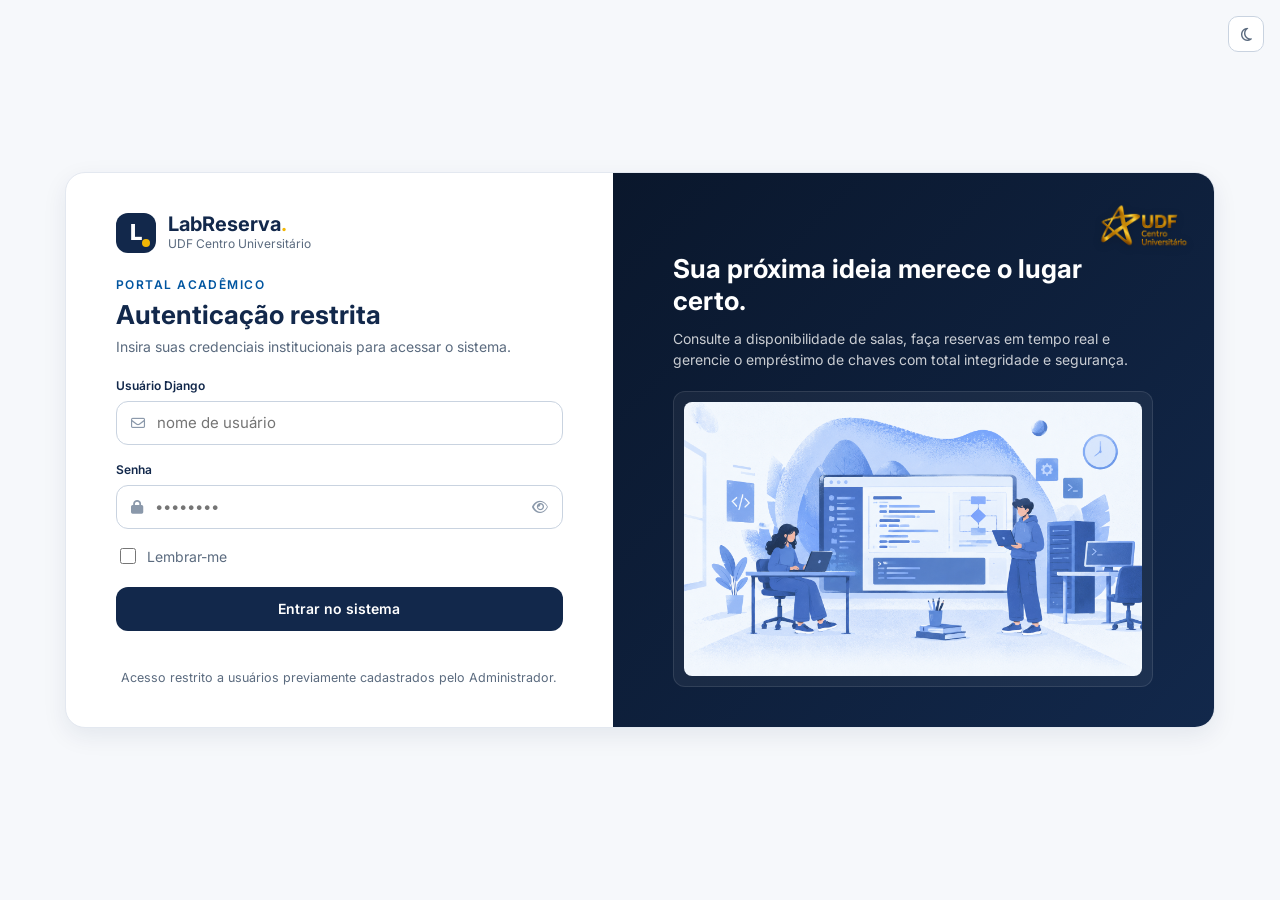
==== commit 230c5c6b: "fix: restrict student UI to read-only space views" ====
--- a/index.html
+++ b/index.html
@@ -24,7 +24,7 @@
           <div>
             <span class="eyebrow">LabTech | Laboratórios</span>
             <h1 id="saudacao">Olá!</h1>
-            <p class="subtitle">Seja bem-vindo(a)! Acompanhe laboratórios, reservas e chaves em um só lugar. Bons estudos :)</p>
+            <p class="subtitle">Consulte salas, laboratórios e a agenda de ocupação.</p>
           </div>
         </div>
 
@@ -36,14 +36,14 @@
             <div id="labsConteudo"><div class="loading">Carregando salas...</div></div>
           </article>
 
-          <!-- CARD 2: minhas reservas ativas -->
-          <a class="panel hover dash-metric dash-reservas" href="minhas-reservas.html">
-            <h2><span class="panel-icon"><i class="fa-regular fa-calendar-days"></i></span> Minhas reservas ativas <i class="fa-solid fa-chevron-right chevron" aria-hidden="true"></i></h2>
+          <!-- CARD 2: espaços para estudante; reservas ativas para gestão -->
+          <a class="panel hover dash-metric dash-reservas" href="salas.html">
+            <h2><span class="panel-icon"><i class="fa-regular fa-calendar-days"></i></span> Espaços para consulta <i class="fa-solid fa-chevron-right chevron" aria-hidden="true"></i></h2>
             <strong class="metric" id="qtdReservas">–</strong>
             <p id="qtdReservasTxt">carregando...</p>
           </a>
 
-          <!-- CARD 3: chaves emprestadas (gestão) ou próxima reserva (estudante) -->
+          <!-- CARD 3: agenda para estudante; chaves para gestão -->
           <article class="panel dash-metric dash-chaves" id="cardChaves">
             <div class="loading">Carregando...</div>
           </article>
@@ -67,7 +67,7 @@
           <article class="panel dash-notificacoes">
             <div class="panel-head">
               <h2><span class="panel-icon"><i class="fa-regular fa-bell"></i></span> Atividade recente</h2>
-              <a class="btn btn-link" id="verTodas" href="minhas-reservas.html">Ver todas <i class="fa-solid fa-arrow-right"></i></a>
+              <a class="btn btn-link" id="verTodas" href="salas.html">Ver todas <i class="fa-solid fa-arrow-right"></i></a>
             </div>
             <div id="notificacoesConteudo"><div class="loading">Carregando...</div></div>
           </article>
--- a/css/base.css
+++ b/css/base.css
@@ -5,6 +5,8 @@
    (azul-marinho + dourado), fonte Inter, cards brancos, sem mascotes.
    Específicos de cada página ficam em css/<pagina>.css
    ============================================================ */
+
+[hidden] { display: none !important; }
 
 :root {
   /* marca */
